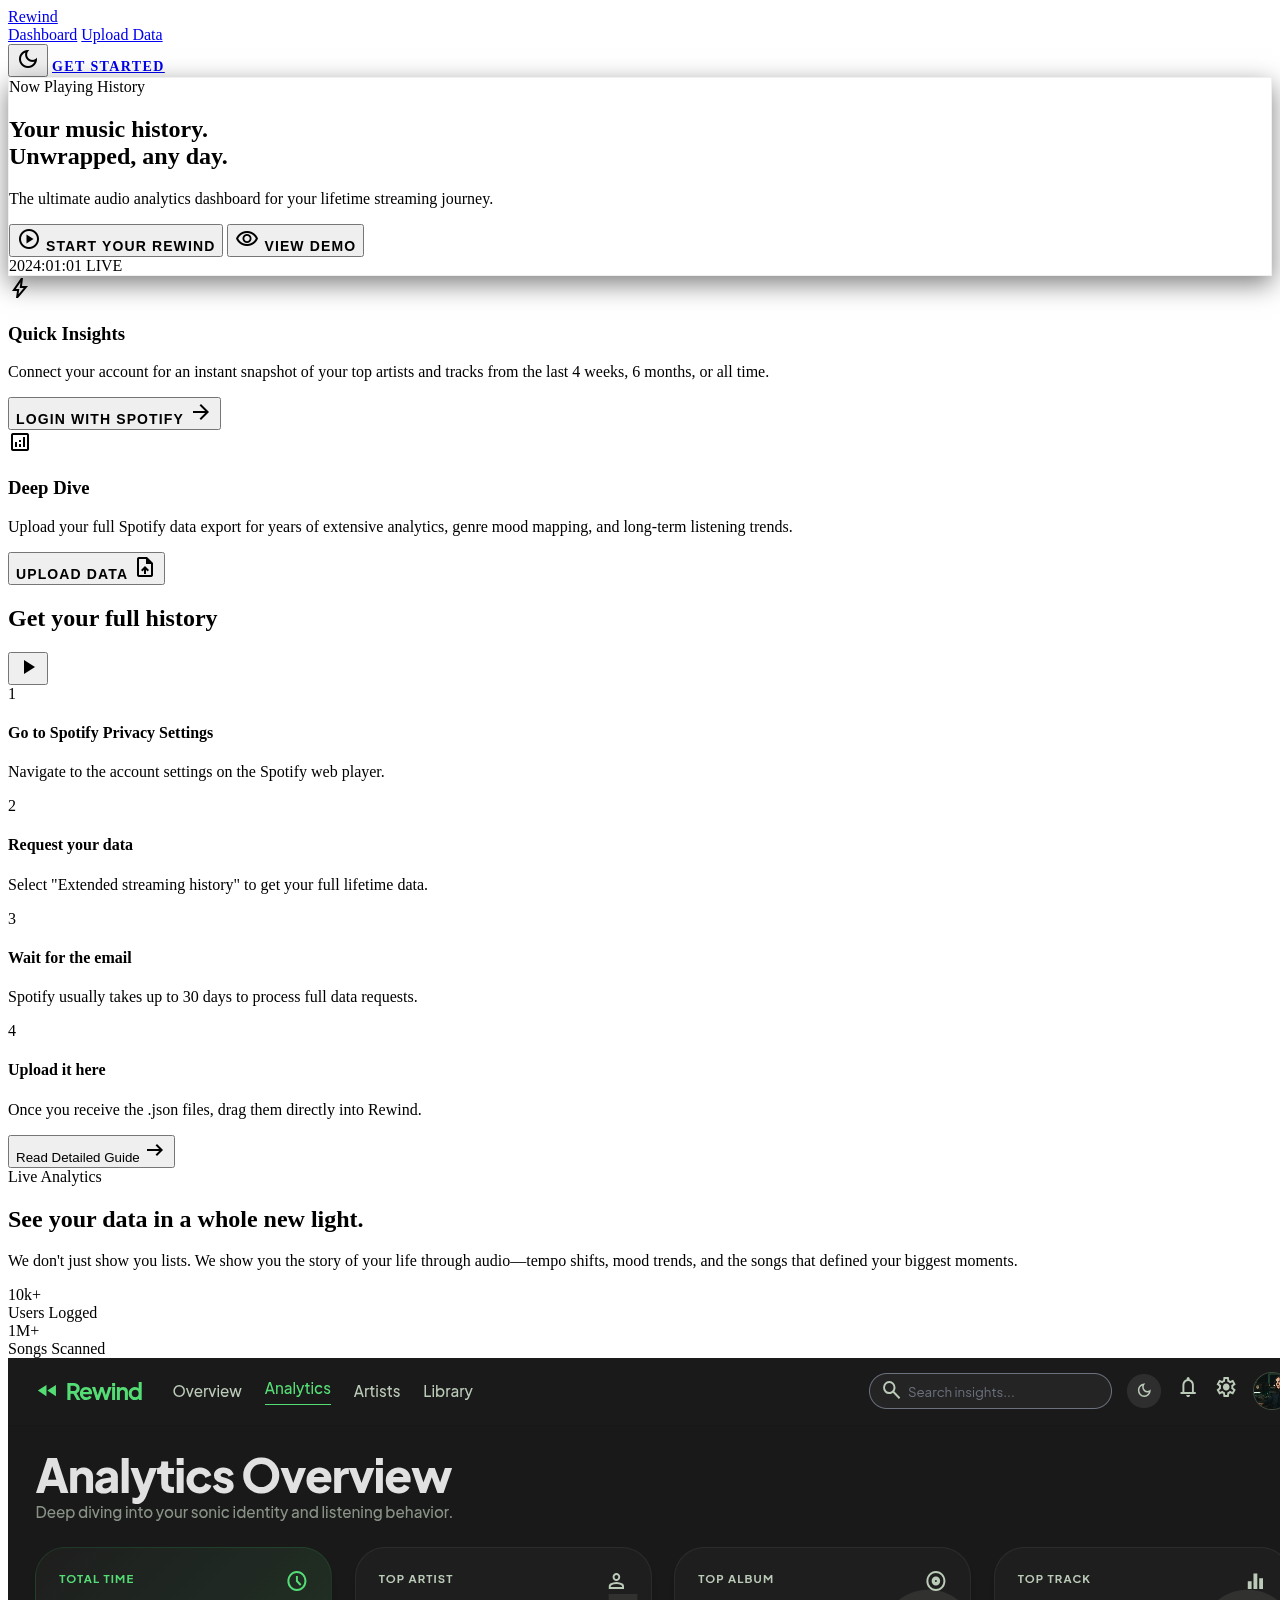
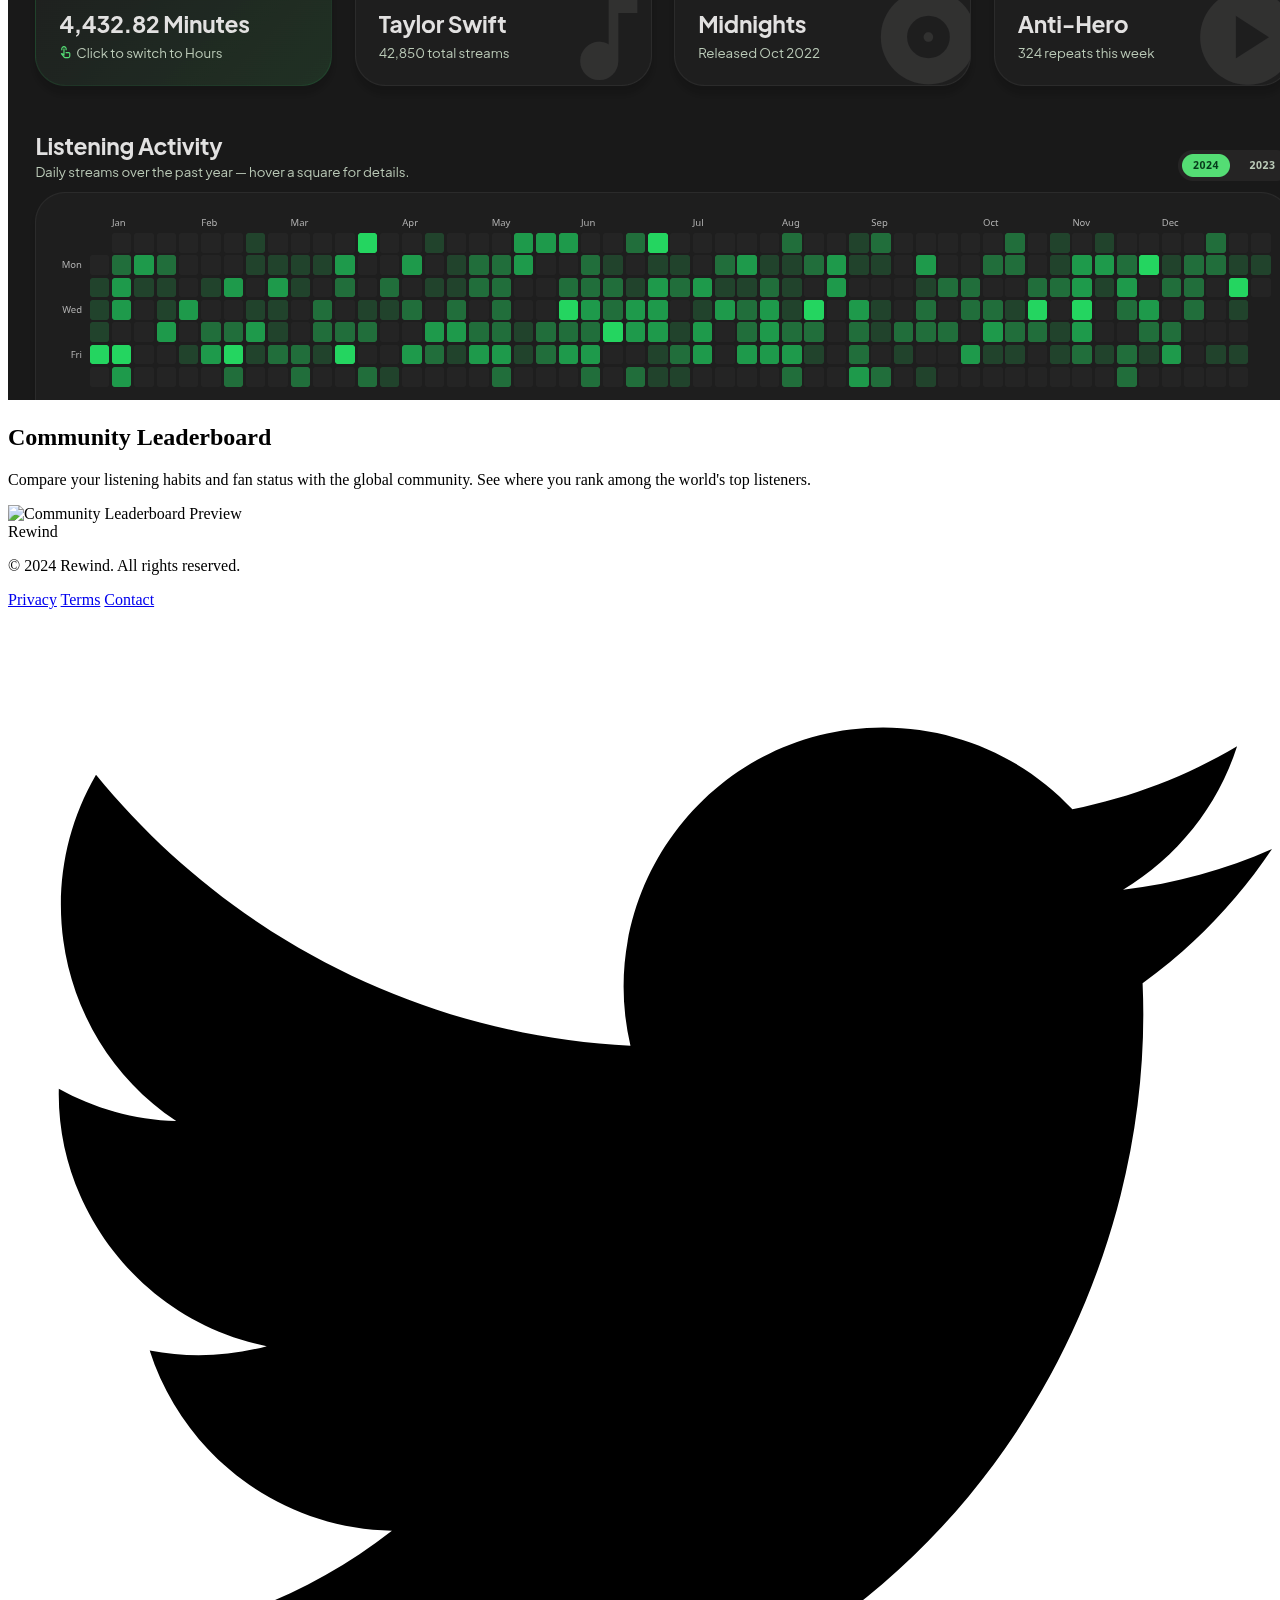
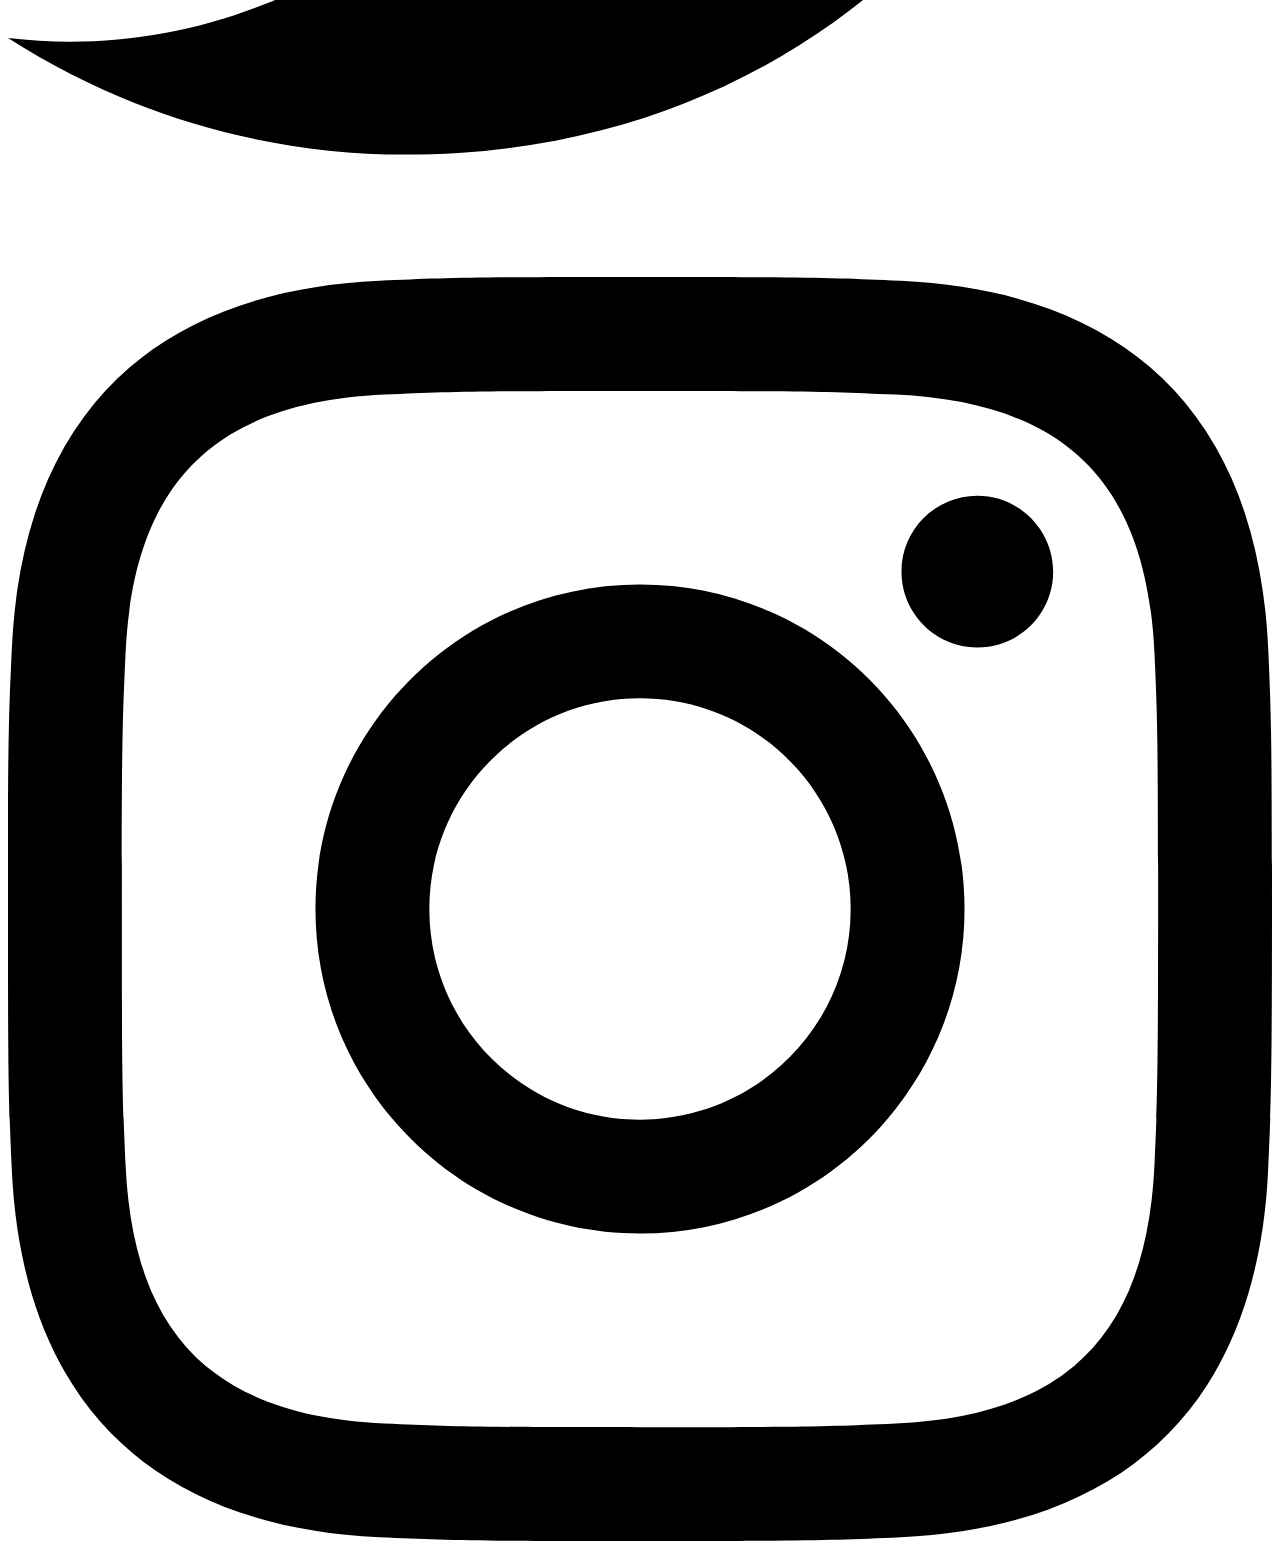
==== index.html @ df1fd110 "feat: implement data export upload page with file drag-and-drop and ingestion functionality" ====
<!DOCTYPE html>

<html class="light" lang="en"><head>
<meta charset="utf-8"/>
<meta content="width=device-width, initial-scale=1.0" name="viewport"/>
<link href="https://fonts.googleapis.com/css2?family=Material+Symbols+Outlined:wght,FILL@100..700,0..1&amp;display=block" rel="stylesheet"/>
<link href="https://fonts.googleapis.com/css2?family=Plus+Jakarta+Sans:ital,wght@0,200..800;1,200..800&amp;family=Inter:wght@400;500;600&amp;family=JetBrains+Mono:wght@500&amp;display=swap" rel="stylesheet"/>
<script src="https://cdn.tailwindcss.com?plugins=forms,container-queries"></script>
<script>
        try {
            const t = localStorage.getItem('rewind-theme') || (matchMedia('(prefers-color-scheme: dark)').matches ? 'dark' : 'light');
            document.documentElement.classList.toggle('dark', t === 'dark');
            document.documentElement.classList.toggle('light', t !== 'dark');
        } catch (_e) {}
    </script>
<script id="tailwind-config">
        try {
            tailwind.config = {
                darkMode: "class",
                theme: {
                    extend: {
                        "colors": {
                            "tertiary": "rgb(var(--color-tertiary) / <alpha-value>)",
                            "tertiary-fixed": "rgb(var(--color-tertiary-fixed) / <alpha-value>)",
                            "on-primary-fixed": "rgb(var(--color-on-primary-fixed) / <alpha-value>)",
                            "on-tertiary-container": "rgb(var(--color-on-tertiary-container) / <alpha-value>)",
                            "surface": "rgb(var(--color-surface) / <alpha-value>)",
                            "error-container": "rgb(var(--color-error-container) / <alpha-value>)",
                            "on-secondary-fixed-variant": "rgb(var(--color-on-secondary-fixed-variant) / <alpha-value>)",
                            "inverse-on-surface": "rgb(var(--color-inverse-on-surface) / <alpha-value>)",
                            "outline": "rgb(var(--color-outline) / <alpha-value>)",
                            "background": "rgb(var(--color-background) / <alpha-value>)",
                            "surface-container-low": "rgb(var(--color-surface-container-low) / <alpha-value>)",
                            "error": "rgb(var(--color-error) / <alpha-value>)",
                            "surface-dim": "rgb(var(--color-surface-dim) / <alpha-value>)",
                            "outline-variant": "rgb(var(--color-outline-variant) / <alpha-value>)",
                            "on-tertiary-fixed-variant": "rgb(var(--color-on-tertiary-fixed-variant) / <alpha-value>)",
                            "on-surface": "rgb(var(--color-on-surface) / <alpha-value>)",
                            "on-secondary-fixed": "rgb(var(--color-on-secondary-fixed) / <alpha-value>)",
                            "tertiary-fixed-dim": "rgb(var(--color-tertiary-fixed-dim) / <alpha-value>)",
                            "surface-bright": "rgb(var(--color-surface-bright) / <alpha-value>)",
                            "primary-container": "rgb(var(--color-primary-container) / <alpha-value>)",
                            "secondary-container": "rgb(var(--color-secondary-container) / <alpha-value>)",
                            "on-secondary-container": "rgb(var(--color-on-secondary-container) / <alpha-value>)",
                            "surface-container-lowest": "rgb(var(--color-surface-container-lowest) / <alpha-value>)",
                            "secondary-fixed": "rgb(var(--color-secondary-fixed) / <alpha-value>)",
                            "primary": "rgb(var(--color-primary) / <alpha-value>)",
                            "on-background": "rgb(var(--color-on-background) / <alpha-value>)",
                            "on-secondary": "rgb(var(--color-on-secondary) / <alpha-value>)",
                            "primary-fixed-dim": "rgb(var(--color-primary-fixed-dim) / <alpha-value>)",
                            "inverse-primary": "rgb(var(--color-inverse-primary) / <alpha-value>)",
                            "surface-tint": "rgb(var(--color-surface-tint) / <alpha-value>)",
                            "surface-variant": "rgb(var(--color-surface-variant) / <alpha-value>)",
                            "on-error-container": "rgb(var(--color-on-error-container) / <alpha-value>)",
                            "surface-container-high": "rgb(var(--color-surface-container-high) / <alpha-value>)",
                            "secondary-fixed-dim": "rgb(var(--color-secondary-fixed-dim) / <alpha-value>)",
                            "on-error": "rgb(var(--color-on-error) / <alpha-value>)",
                            "inverse-surface": "rgb(var(--color-inverse-surface) / <alpha-value>)",
                            "on-surface-variant": "rgb(var(--color-on-surface-variant) / <alpha-value>)",
                            "on-primary": "rgb(var(--color-on-primary) / <alpha-value>)",
                            "tertiary-container": "rgb(var(--color-tertiary-container) / <alpha-value>)",
                            "surface-container-highest": "rgb(var(--color-surface-container-highest) / <alpha-value>)",
                            "surface-container": "rgb(var(--color-surface-container) / <alpha-value>)",
                            "primary-fixed": "rgb(var(--color-primary-fixed) / <alpha-value>)",
                            "on-primary-fixed-variant": "rgb(var(--color-on-primary-fixed-variant) / <alpha-value>)",
                            "on-tertiary-fixed": "rgb(var(--color-on-tertiary-fixed) / <alpha-value>)",
                            "on-tertiary": "rgb(var(--color-on-tertiary) / <alpha-value>)",
                            "secondary": "rgb(var(--color-secondary) / <alpha-value>)",
                            "on-primary-container": "rgb(var(--color-on-primary-container) / <alpha-value>)"
                        },
                        "borderRadius": {
                            "DEFAULT": "0.25rem",
                            "lg": "0.5rem",
                            "xl": "0.75rem",
                            "full": "9999px"
                        },
                        "spacing": {
                            "section-gap": "48px",
                            "container-padding-desktop": "32px",
                            "gutter": "24px",
                            "base": "8px",
                            "container-padding-mobile": "16px"
                        },
                        "fontFamily": {
                            "headline-lg": ["Plus Jakarta Sans"],
                            "body-sm": ["Inter"],
                            "label-caps": ["JetBrains Mono"],
                            "body-lg": ["Inter"],
                            "title-md": ["Plus Jakarta Sans"],
                            "display-lg": ["Plus Jakarta Sans"]
                        },
                        "fontSize": {
                            "headline-lg": ["32px", {"lineHeight": "40px", "letterSpacing": "-0.01em", "fontWeight": "700"}],
                            "body-sm": ["14px", {"lineHeight": "20px", "fontWeight": "400"}],
                            "label-caps": ["12px", {"lineHeight": "16px", "letterSpacing": "0.05em", "fontWeight": "500"}],
                            "body-lg": ["16px", {"lineHeight": "24px", "fontWeight": "400"}],
                            "title-md": ["20px", {"lineHeight": "28px", "fontWeight": "600"}],
                            "display-lg": ["48px", {"lineHeight": "56px", "letterSpacing": "-0.02em", "fontWeight": "800"}],
                            "display-lg-mobile": ["36px", {"lineHeight": "44px", "letterSpacing": "-0.02em", "fontWeight": "800"}]
                        },
                        "boxShadow": {
                            "spotify-card": "rgba(0,0,0,0.3) 0px 8px 8px",
                            "spotify-dialog": "rgba(0,0,0,0.5) 0px 8px 24px",
                            "spotify-green": "0 8px 24px rgba(30, 215, 96, 0.25)"
                        }
                    }
                }
            }
        } catch (_e) {}
    </script>
    <!-- Custom Modular Stylesheet & Scripts -->
    <link href="src/styles/main.css" rel="stylesheet"/>
    <script src="src/js/theme.js"></script>
</head>
<body class="bg-background text-on-surface selection:bg-primary selection:text-on-primary antialiased">
<!-- TopNavBar -->
<header class="fixed top-0 w-full z-50 flex justify-between items-center px-container-padding-mobile md:px-container-padding-desktop h-16 md:h-20 bg-surface/90 backdrop-blur-md border-b border-outline-variant/20">
<div class="flex items-center gap-2">
<a href="index.html" class="font-display-lg text-title-md text-primary tracking-tight font-bold">Rewind</a>
</div>
<nav class="hidden md:flex gap-gutter items-center">
<a class="font-body-sm font-bold text-on-surface-variant hover:text-on-surface transition-colors" href="overview.html">Dashboard</a>
<a class="font-body-sm font-bold text-on-surface-variant hover:text-on-surface transition-colors" href="upload.html">Upload Data</a>
</nav>
<div class="flex items-center gap-3">
<button id="theme-toggle" type="button" aria-label="Switch to dark mode" class="w-10 h-10 rounded-full bg-surface-container-high flex items-center justify-center text-on-surface-variant hover:text-on-surface hover:bg-surface-container transition-all" title="Toggle theme">
<span id="theme-icon" class="theme-icon material-symbols-outlined text-xl">dark_mode</span>
</button>
<a href="upload.html" class="btn-pill bg-primary text-on-primary px-6 py-2.5 rounded-full hover:scale-105 active:scale-95 transition-all hover:shadow-spotify-green text-center inline-block font-bold">
        Get Started
</a>
</div>
</header>
<main>
<!-- Redesigned Hero Section: Music Player Aesthetic -->
<section class="relative min-h-screen flex items-center justify-center overflow-hidden bg-background pt-16">
<!-- Abstract Background Elements -->
<div class="absolute inset-0 z-0 flex items-center justify-center pointer-events-none" style="opacity: var(--vinyl-opacity);">
<div class="relative w-[800px] h-[800px] flex items-center justify-center">
<!-- Outer Vinyl Ring -->
<div class="absolute inset-0 border-[40px] border-surface-container-high rounded-full animate-vinyl"></div>
<!-- Middle Glow -->
<div class="absolute w-[600px] h-[600px] rounded-full blur-[100px]" style="background: var(--hero-glow);"></div>
<!-- Waveform Lines (Simulated) -->
<div class="flex items-end gap-1 h-32 opacity-30">
<div class="w-1 bg-primary h-[20%] rounded-full"></div>
<div class="w-1 bg-primary h-[40%] rounded-full"></div>
<div class="w-1 bg-primary h-[80%] rounded-full"></div>
<div class="w-1 bg-primary h-[60%] rounded-full"></div>
<div class="w-1 bg-primary h-[90%] rounded-full"></div>
<div class="w-1 bg-primary h-[45%] rounded-full"></div>
<div class="w-1 bg-primary h-[70%] rounded-full"></div>
</div>
</div>
</div>
<!-- Content Container (Glassmorphism Player) -->
<div class="relative z-10 max-w-3xl w-full mx-container-padding-mobile glass-player p-8 md:p-16 rounded-2xl flex flex-col items-center text-center">
<!-- Now Playing Label -->
<div class="flex items-center gap-2 mb-8 bg-primary/10 px-4 py-1.5 rounded-full text-primary font-label-caps text-[10px] tracking-[0.2em] uppercase">
<span class="flex h-2 w-2 relative">
<span class="animate-ping absolute inline-flex h-full w-full rounded-full bg-primary opacity-75"></span>
<span class="relative inline-flex rounded-full h-2 w-2 bg-primary"></span>
</span>
                Now Playing History
            </div>
<!-- Headline -->
<h1 class="font-display-lg text-display-lg-mobile md:text-display-lg mb-4 text-on-surface leading-[1.1] tracking-tight font-bold">
                Your music history.<br/>
<span class="text-primary not-italic">Unwrapped</span>, any day.
            </h1>
<!-- Subtitle Echoing Player Subtext -->
<p class="font-body-lg text-on-surface-variant mb-12 max-w-lg">
                The ultimate audio analytics dashboard for your lifetime streaming journey.
            </p>
<!-- Buttons: Prominent and Centered -->
<div class="flex flex-col sm:flex-row gap-4 w-full justify-center">
<button class="btn-pill-lg bg-primary text-on-primary px-10 py-4 rounded-full hover:scale-105 active:scale-95 transition-all shadow-spotify-green flex items-center justify-center gap-3">
<span class="material-symbols-outlined fill-1 text-xl">play_circle</span>
                    Start Your Rewind
                </button>
<button class="btn-pill-lg bg-surface-container-high text-on-surface px-10 py-4 rounded-full hover:bg-surface-container transition-all flex items-center justify-center gap-3 border border-outline-variant/30">
<span class="material-symbols-outlined text-xl">visibility</span>
                    View Demo
                </button>
</div>
<!-- Playback Bar Decoration -->
<div class="w-full mt-16 space-y-3">
<div class="w-full h-1.5 bg-surface-dim rounded-full overflow-hidden">
<div class="h-full bg-primary w-2/3 rounded-full relative">
<div class="absolute right-0 top-1/2 -translate-y-1/2 w-4 h-4 bg-primary border-4 border-[rgb(var(--scrubber-knob))] rounded-full shadow-lg"></div>
</div>
</div>
<div class="flex justify-between font-label-caps text-[10px] text-on-surface-variant">
<span>2024:01:01</span>
<span>LIVE</span>
</div>
</div>
</div>
</section>
<!-- Two Paths Section -->
<section class="py-section-gap px-container-padding-mobile md:px-container-padding-desktop max-w-7xl mx-auto">
<div class="grid grid-cols-1 md:grid-cols-2 gap-gutter">
<!-- Card 1: Quick Insights -->
<div class="spotify-card bg-surface-container-low p-8 md:p-12 rounded-lg group">
<div class="w-14 h-14 rounded-full bg-primary/10 flex items-center justify-center mb-8 group-hover:scale-110 transition-transform">
<span class="material-symbols-outlined text-primary text-3xl">bolt</span>
</div>
<h3 class="font-headline-lg mb-4 text-on-surface font-bold">Quick Insights</h3>
<p class="font-body-lg text-on-surface-variant mb-8 leading-relaxed">
                    Connect your account for an instant snapshot of your top artists and tracks from the last 4 weeks, 6 months, or all time.
                </p>
<button class="btn-pill-lg w-full bg-primary text-on-primary py-4 rounded-full flex items-center justify-center gap-2 hover:scale-[1.02] active:scale-[0.98] hover:shadow-spotify-green transition-all">
                    Login with Spotify
                    <span class="material-symbols-outlined text-xl">arrow_forward</span>
</button>
</div>
<!-- Card 2: Deep Dive -->
<div class="spotify-card bg-surface-container-low p-8 md:p-12 rounded-lg group">
<div class="w-14 h-14 rounded-full bg-surface-container-high flex items-center justify-center mb-8 group-hover:scale-110 transition-transform">
<span class="material-symbols-outlined text-on-surface text-3xl">analytics</span>
</div>
<h3 class="font-headline-lg mb-4 text-on-surface font-bold">Deep Dive</h3>
<p class="font-body-lg text-on-surface-variant mb-8 leading-relaxed">
                    Upload your full Spotify data export for years of extensive analytics, genre mood mapping, and long-term listening trends.
                </p>
<button class="btn-pill-lg w-full border border-outline text-on-surface py-4 rounded-full flex items-center justify-center gap-2 hover:border-on-surface hover:scale-[1.02] active:scale-[0.98] transition-all">
                    Upload Data
                    <span class="material-symbols-outlined text-xl">upload_file</span>
</button>
</div>
</div>
</section>
<!-- How to request your data Section -->
<section class="py-section-gap px-container-padding-mobile md:px-container-padding-desktop bg-surface-container-low relative overflow-hidden">
<div class="max-w-7xl mx-auto grid grid-cols-1 lg:grid-cols-12 gap-12 items-center">
<div class="lg:col-span-7">
<h2 class="font-display-lg text-display-lg-mobile md:text-headline-lg mb-8 text-on-surface font-bold">Get your full history</h2>
<div class="relative group aspect-video rounded-lg overflow-hidden shadow-spotify-dialog bg-surface-container-highest transition-all duration-700">
<div class="w-full h-full bg-cover bg-center transition-transform duration-700 group-hover:scale-105" data-alt="A high-tech dashboard preview" style="background-image: url('https://lh3.googleusercontent.com/aida-public/[base64]');"></div>
<div class="absolute inset-0 bg-black/40 flex items-center justify-center">
<button class="w-16 h-16 md:w-20 md:h-20 bg-primary rounded-full flex items-center justify-center text-on-primary scale-100 group-hover:scale-110 transition-transform shadow-spotify-green">
<span class="material-symbols-outlined text-3xl md:text-4xl" style="font-variation-settings: 'FILL' 1;">play_arrow</span>
</button>
</div>
</div>
</div>
<div class="lg:col-span-5">
<div class="space-y-2">
<div class="flex items-start gap-4 p-4 rounded-lg hover:bg-surface-container transition-colors">
<div class="flex-shrink-0 w-8 h-8 rounded-full bg-primary/10 text-primary flex items-center justify-center font-bold text-sm">1</div>
<div>
<h4 class="font-title-md text-on-surface font-bold">Go to Spotify Privacy Settings</h4>
<p class="font-body-sm text-on-surface-variant">Navigate to the account settings on the Spotify web player.</p>
</div>
</div>
<div class="flex items-start gap-4 p-4 rounded-lg hover:bg-surface-container transition-colors">
<div class="flex-shrink-0 w-8 h-8 rounded-full bg-primary/10 text-primary flex items-center justify-center font-bold text-sm">2</div>
<div>
<h4 class="font-title-md text-on-surface font-bold">Request your data</h4>
<p class="font-body-sm text-on-surface-variant">Select "Extended streaming history" to get your full lifetime data.</p>
</div>
</div>
<div class="flex items-start gap-4 p-4 rounded-lg hover:bg-surface-container transition-colors">
<div class="flex-shrink-0 w-8 h-8 rounded-full bg-primary/10 text-primary flex items-center justify-center font-bold text-sm">3</div>
<div>
<h4 class="font-title-md text-on-surface font-bold">Wait for the email</h4>
<p class="font-body-sm text-on-surface-variant">Spotify usually takes up to 30 days to process full data requests.</p>
</div>
</div>
<div class="flex items-start gap-4 p-4 rounded-lg hover:bg-surface-container transition-colors">
<div class="flex-shrink-0 w-8 h-8 rounded-full bg-primary/10 text-primary flex items-center justify-center font-bold text-sm">4</div>
<div>
<h4 class="font-title-md text-on-surface font-bold">Upload it here</h4>
<p class="font-body-sm text-on-surface-variant">Once you receive the .json files, drag them directly into Rewind.</p>
</div>
</div>
</div>
<button class="mt-8 text-primary font-bold text-sm uppercase tracking-wider flex items-center gap-2 hover:gap-4 transition-all group">
                    Read Detailed Guide
                    <span class="material-symbols-outlined transition-transform group-hover:translate-x-1">arrow_right_alt</span>
</button>
</div>
</div>
</section>
<!-- Dynamic Visual Section -->
<section class="py-section-gap px-container-padding-mobile md:px-container-padding-desktop">
<div class="max-w-7xl mx-auto bg-surface-container-low rounded-lg overflow-hidden p-8 md:p-16 flex flex-col md:flex-row items-center gap-12 shadow-spotify-card">
<div class="flex flex-col lg:flex-row items-center gap-12 w-full">
<div class="lg:w-[40%] space-y-6">
<div class="inline-block px-4 py-1 rounded-full bg-primary/10 text-primary font-label-caps text-[10px] uppercase tracking-[0.2em]">Live Analytics</div>
<h2 class="font-display-lg text-display-lg-mobile md:text-headline-lg text-on-surface leading-tight font-bold">See your data in a whole new light.</h2>
<p class="font-body-lg text-on-surface-variant">We don't just show you lists. We show you the story of your life through audio—tempo shifts, mood trends, and the songs that defined your biggest moments.</p>
<div class="flex gap-8 py-4">
<div class="text-center">
<div class="font-display-lg text-primary font-bold text-2xl">10k+</div>
<div class="font-label-caps text-on-surface-variant text-[10px] uppercase tracking-wider">Users Logged</div>
</div>
<div class="text-center">
<div class="font-display-lg text-primary font-bold text-2xl">1M+</div>
<div class="font-label-caps text-on-surface-variant text-[10px] uppercase tracking-wider">Songs Scanned</div>
</div>
</div>
</div>
<div class="lg:w-[60%] w-full">
<div class="relative group">
<div class="absolute -inset-1 bg-primary/10 rounded-2xl blur-xl opacity-25 group-hover:opacity-40 transition duration-1000"></div>
<img alt="Rewind Dashboard Preview" class="relative rounded-lg shadow-spotify-dialog w-full h-auto transform transition-transform duration-500 group-hover:scale-[1.01]" src="src/styles/static/image.png"/>
</div>
</div>
</div>
</div>
</section>
</main>
<!-- Community Leaderboard Section -->
<section class="py-section-gap px-container-padding-mobile md:px-container-padding-desktop bg-background">
<div class="max-w-7xl mx-auto text-center mb-12">
<h2 class="font-display-lg text-display-lg-mobile md:text-headline-lg mb-4 text-on-surface font-bold">Community Leaderboard</h2>
<p class="font-body-lg text-on-surface-variant max-w-2xl mx-auto">Compare your listening habits and fan status with the global community. See where you rank among the world's top listeners.</p>
</div>
<div class="max-w-5xl mx-auto relative group">
<div class="absolute -inset-4 bg-primary/5 rounded-3xl blur-3xl opacity-50"></div>
<div class="relative bg-surface-container-low rounded-lg overflow-hidden shadow-spotify-dialog transition-all duration-700">
<img alt="Community Leaderboard Preview" class="w-full h-auto transform transition-transform duration-700 group-hover:scale-[1.01]" src="https://lh3.googleusercontent.com/aida-public/[base64]"/>
</div>
</div>
</section>
<!-- Footer -->
<footer class="w-full py-16 px-container-padding-mobile md:px-container-padding-desktop bg-surface-container-low border-t border-outline-variant/20">
<div class="max-w-7xl mx-auto flex flex-col md:flex-row justify-between items-center gap-8">
<div class="flex flex-col items-center md:items-start gap-2">
<span class="font-display-lg text-title-md text-primary font-bold">Rewind</span>
<p class="font-body-sm text-on-surface-variant">© 2024 Rewind. All rights reserved.</p>
</div>
<div class="flex gap-gutter">
<a class="font-body-sm font-bold text-on-surface-variant hover:text-on-surface transition-colors" href="#">Privacy</a>
<a class="font-body-sm font-bold text-on-surface-variant hover:text-on-surface transition-colors" href="#">Terms</a>
<a class="font-body-sm font-bold text-on-surface-variant hover:text-on-surface transition-colors" href="#">Contact</a>
</div>
<div class="flex gap-4">
<a class="w-10 h-10 rounded-full bg-surface-container-high flex items-center justify-center text-on-surface-variant hover:bg-primary hover:text-on-primary transition-all" href="#">
<svg class="w-5 h-5 fill-current" viewbox="0 0 24 24"><path d="M24 4.557c-.883.392-1.832.656-2.828.775 1.017-.609 1.798-1.574 2.165-2.724-.951.564-2.005.974-3.127 1.195-.897-.957-2.178-1.555-3.594-1.555-3.179 0-5.515 2.966-4.797 6.045-4.091-.205-7.719-2.165-10.148-5.144-1.29 2.213-.669 5.108 1.523 6.574-.806-.026-1.566-.247-2.229-.616-.054 2.281 1.581 4.415 3.949 4.89-.693.188-1.452.232-2.224.084.626 1.956 2.444 3.379 4.6 3.419-2.07 1.623-4.678 2.348-7.29 2.04 2.179 1.397 4.768 2.212 7.548 2.212 9.142 0 14.307-7.721 13.995-14.646.962-.695 1.797-1.562 2.457-2.549z"></path></svg>
</a>
<a class="w-10 h-10 rounded-full bg-surface-container-high flex items-center justify-center text-on-surface-variant hover:bg-primary hover:text-on-primary transition-all" href="#">
<svg class="w-5 h-5 fill-current" viewbox="0 0 24 24"><path d="M12 2.163c3.204 0 3.584.012 4.85.07 3.252.148 4.771 1.691 4.919 4.919.058 1.265.069 1.645.069 4.849 0 3.205-.012 3.584-.069 4.849-.149 3.225-1.664 4.771-4.919 4.919-1.266.058-1.644.07-4.85.07-3.204 0-3.584-.012-4.849-.07-3.26-.149-4.771-1.699-4.919-4.92-.058-1.265-.07-1.644-.07-4.849 0-3.204.013-3.583.07-4.849.149-3.227 1.664-4.771 4.919-4.919 1.266-.057 1.645-.069 4.849-.069zm0-2.163c-3.259 0-3.667.014-4.947.072-4.358.2-6.78 2.618-6.98 6.98-.059 1.281-.073 1.689-.073 4.948 0 3.259.014 3.668.072 4.948.2 4.358 2.618 6.78 6.98 6.98 1.281.058 1.689.072 4.948.072 3.259 0 3.668-.014 4.948-.072 4.354-.2 6.782-2.618 6.979-6.98.058-1.28.073-1.689.073-4.948 0-3.259-.014-3.667-.072-4.947-.196-4.354-2.617-6.78-6.979-6.98-1.281-.059-1.69-.073-4.949-.073zm0 5.838c-3.403 0-6.162 2.759-6.162 6.162s2.759 6.163 6.162 6.163 6.162-2.759 6.162-6.163-2.759-6.162-6.162-6.162zm0 10.162c-2.209 0-4-1.79-4-4 0-2.209 1.791-4 4-4s4 1.791 4 4c0 2.21-1.791 4-4 4zm6.406-11.845c-.796 0-1.441.645-1.441 1.44s.645 1.44 1.441 1.44c.795 0 1.439-.645 1.439-1.44s-.644-1.44-1.439-1.44z"></path></svg>
</a>
</div>
</div>
</footer>
</body></html>
---- src/styles/main.css ----
/* Spotify-Inspired Visual Design System Tokens & Base Styles */
:root {
    --color-background: 255 255 255;
    --color-surface: 250 250 250;
    --color-surface-dim: 238 238 238;
    --color-surface-bright: 255 255 255;
    --color-surface-container-lowest: 255 255 255;
    --color-surface-container-low: 245 245 245;
    --color-surface-container: 238 238 238;
    --color-surface-container-high: 229 229 229;
    --color-surface-container-highest: 221 221 221;
    --color-surface-variant: 238 238 238;
    --color-on-background: 18 18 18;
    --color-on-surface: 18 18 18;
    --color-on-surface-variant: 106 106 106;
    --color-outline: 124 124 124;
    --color-outline-variant: 221 221 221;
    --color-primary: 29 185 84;
    --color-on-primary: 255 255 255;
    --color-primary-container: 30 215 96;
    --color-on-primary-container: 18 18 18;
    --color-secondary: 106 106 106;
    --color-on-secondary: 255 255 255;
    --color-secondary-container: 238 238 238;
    --color-on-secondary-container: 18 18 18;
    --color-tertiary: 106 106 106;
    --color-on-tertiary: 255 255 255;
    --color-tertiary-container: 221 221 221;
    --color-on-tertiary-container: 18 18 18;
    --color-error: 243 114 127;
    --color-on-error: 255 255 255;
    --color-error-container: 255 218 220;
    --color-on-error-container: 120 20 30;
    --color-inverse-surface: 18 18 18;
    --color-inverse-on-surface: 255 255 255;
    --color-inverse-primary: 30 215 96;
    --color-surface-tint: 29 185 84;
    --color-primary-fixed: 30 215 96;
    --color-on-primary-fixed: 18 18 18;
    --color-primary-fixed-dim: 29 185 84;
    --color-on-primary-fixed-variant: 18 18 18;
    --color-secondary-fixed: 238 238 238;
    --color-on-secondary-fixed: 18 18 18;
    --color-secondary-fixed-dim: 221 221 221;
    --color-on-secondary-fixed-variant: 106 106 106;
    --color-tertiary-fixed: 238 238 238;
    --color-on-tertiary-fixed: 18 18 18;
    --color-tertiary-fixed-dim: 221 221 221;
    --color-on-tertiary-fixed-variant: 106 106 106;
    --glass-bg: rgba(255, 255, 255, 0.72);
    --glass-border: rgba(0, 0, 0, 0.06);
    --scrubber-knob: 255 255 255;
    --hero-glow: rgba(29, 185, 84, 0.12);
    --vinyl-opacity: 0.15;
    --heatmap-empty: #e5e5e5;
}

.dark {
    --color-background: 18 18 18;
    --color-surface: 18 18 18;
    --color-surface-dim: 18 18 18;
    --color-surface-bright: 31 31 31;
    --color-surface-container-lowest: 18 18 18;
    --color-surface-container-low: 24 24 24;
    --color-surface-container: 31 31 31;
    --color-surface-container-high: 37 37 37;
    --color-surface-container-highest: 39 39 39;
    --color-surface-variant: 37 37 37;
    --color-on-background: 255 255 255;
    --color-on-surface: 255 255 255;
    --color-on-surface-variant: 179 179 179;
    --color-outline: 77 77 77;
    --color-outline-variant: 37 37 37;
    --color-primary: 30 215 96;
    --color-on-primary: 0 0 0;
    --color-primary-container: 29 185 84;
    --color-on-primary-container: 255 255 255;
    --color-secondary: 179 179 179;
    --color-on-secondary: 18 18 18;
    --color-secondary-container: 31 31 31;
    --color-on-secondary-container: 255 255 255;
    --color-tertiary: 179 179 179;
    --color-on-tertiary: 18 18 18;
    --color-tertiary-container: 37 37 37;
    --color-on-tertiary-container: 255 255 255;
    --color-error: 243 114 127;
    --color-on-error: 18 18 18;
    --color-error-container: 80 20 30;
    --color-on-error-container: 255 218 220;
    --color-inverse-surface: 255 255 255;
    --color-inverse-on-surface: 18 18 18;
    --color-inverse-primary: 29 185 84;
    --color-surface-tint: 30 215 96;
    --color-primary-fixed: 30 215 96;
    --color-on-primary-fixed: 0 0 0;
    --color-primary-fixed-dim: 29 185 84;
    --color-on-primary-fixed-variant: 255 255 255;
    --color-secondary-fixed: 31 31 31;
    --color-on-secondary-fixed: 255 255 255;
    --color-secondary-fixed-dim: 37 37 37;
    --color-on-secondary-fixed-variant: 179 179 179;
    --color-tertiary-fixed: 31 31 31;
    --color-on-tertiary-fixed: 255 255 255;
    --color-tertiary-fixed-dim: 37 37 37;
    --color-on-tertiary-fixed-variant: 179 179 179;
    --glass-bg: rgba(24, 24, 24, 0.85);
    --glass-border: rgba(255, 255, 255, 0.08);
    --scrubber-knob: 18 18 18;
    --hero-glow: rgba(30, 215, 96, 0.08);
    --vinyl-opacity: 0.25;
    --heatmap-empty: #1f1f1f;
}

html {
    color-scheme: light;
}
html.dark {
    color-scheme: dark;
}
body, header, section, footer, .glass-player, .spotify-card {
    transition: background-color 0.25s ease, border-color 0.25s ease, color 0.25s ease;
}

@keyframes rotate-slow {
    from { transform: rotate(0deg); }
    to { transform: rotate(360deg); }
}
.animate-vinyl {
    animation: rotate-slow 20s linear infinite;
}
.glass-player {
    background: var(--glass-bg);
    backdrop-filter: blur(24px);
    -webkit-backdrop-filter: blur(24px);
    border: 1px solid var(--glass-border);
    box-shadow: rgba(0, 0, 0, 0.5) 0px 8px 24px;
}
.btn-pill {
    letter-spacing: 0.1em;
    text-transform: uppercase;
    font-size: 0.875rem;
    font-weight: 700;
}
.btn-pill-lg {
    letter-spacing: 0.08em;
    text-transform: uppercase;
    font-size: 0.875rem;
    font-weight: 700;
}
.spotify-card {
    transition: background-color 0.2s ease, transform 0.2s ease, box-shadow 0.2s ease;
}
.spotify-card:hover {
    box-shadow: rgba(0, 0, 0, 0.3) 0px 8px 8px;
}
.dark .spotify-card:hover {
    background-color: rgb(var(--color-surface-container-high));
}
.theme-icon {
    transition: transform 0.35s ease, opacity 0.2s ease;
}
#theme-toggle:active .theme-icon {
    transform: rotate(30deg) scale(0.9);
}

.glass-card {
    background: #181818;
    border: 1px solid rgba(255, 255, 255, 0.06);
    box-shadow: rgba(0, 0, 0, 0.3) 0px 8px 8px;
    transition: background-color 0.2s ease, box-shadow 0.2s ease;
}
.glass-card:hover {
    background: #1f1f1f;
}
.metric-gradient {
    background: linear-gradient(135deg, #181818 0%, #1a2e1f 100%);
    border-color: rgba(30, 215, 96, 0.12);
}

/* GitHub-Style Listening Activity Heatmap */
.heatmap-wrap {
    font-size: 11px;
    line-height: 1;
    width: 100%;
}
.heatmap-grid {
    display: grid;
    grid-template-rows: repeat(7, minmax(0, 1fr));
    grid-template-columns: repeat(var(--weeks-count, 53), minmax(0, 1fr));
    grid-auto-flow: column;
    gap: var(--cell-gap, 3px);
    width: 100%;
    flex: 1;
}
.heatmap-cell {
    width: 100%;
    aspect-ratio: 1;
    border-radius: 3px;
    background: var(--heatmap-empty);
    cursor: pointer;
    outline: none;
    transition: outline 0.1s ease, transform 0.1s ease;
}
.heatmap-cell:hover,
.heatmap-cell:focus-visible {
    outline: 1px solid rgba(255, 255, 255, 0.55);
    outline-offset: 1px;
    transform: scale(1.2);
    z-index: 10;
    position: relative;
}
.heatmap-cell[data-level="1"] { background: rgba(30, 215, 96, 0.22); }
.heatmap-cell[data-level="2"] { background: rgba(30, 215, 96, 0.45); }
.heatmap-cell[data-level="3"] { background: rgba(30, 215, 96, 0.68); }
.heatmap-cell[data-level="4"] { background: #1ed760; }
.heatmap-cell[data-future="true"],
.heatmap-cell[data-padding="true"] {
    visibility: hidden;
    pointer-events: none;
}
.heatmap-months {
    display: grid;
    grid-template-columns: repeat(var(--weeks-count, 53), minmax(0, 1fr));
    gap: var(--cell-gap, 3px);
    height: 16px;
    margin-left: calc(28px + 8px);
    margin-bottom: 6px;
    position: relative;
    width: calc(100% - 36px);
}
.heatmap-month {
    grid-row: 1;
    color: #b3b3b3;
    font-size: 10px;
    white-space: nowrap;
    align-self: end;
}
.heatmap-body {
    display: flex;
    gap: 8px;
    width: 100%;
    align-items: stretch;
}
.heatmap-days {
    display: grid;
    grid-template-rows: repeat(7, minmax(0, 1fr));
    gap: var(--cell-gap, 3px);
    width: 28px;
    flex-shrink: 0;
}
.heatmap-day {
    color: #b3b3b3;
    font-size: 10px;
    display: flex;
    align-items: center;
    justify-content: flex-end;
}
.heatmap-scroll {
    width: 100%;
    overflow-x: auto;
    overflow-y: hidden;
    padding-bottom: 4px;
    scrollbar-width: thin;
    scrollbar-color: #353535 transparent;
}
.heatmap-scroll::-webkit-scrollbar {
    height: 6px;
}
.heatmap-scroll::-webkit-scrollbar-thumb {
    background: #353535;
    border-radius: 9999px;
}
#heatmap-tooltip {
    position: fixed;
    z-index: 100;
    pointer-events: none;
    opacity: 0;
    transform: translate(-50%, calc(-100% - 8px));
    transition: opacity 0.12s ease;
    background: #252525;
    color: #fff;
    border: 1px solid rgba(255, 255, 255, 0.08);
    box-shadow: rgba(0, 0, 0, 0.5) 0px 8px 24px;
    border-radius: 6px;
    padding: 6px 10px;
    font-size: 11px;
    white-space: nowrap;
}
#heatmap-tooltip.visible {
    opacity: 1;
}
#heatmap-tooltip .count {
    color: #1ed760;
    font-weight: 700;
}
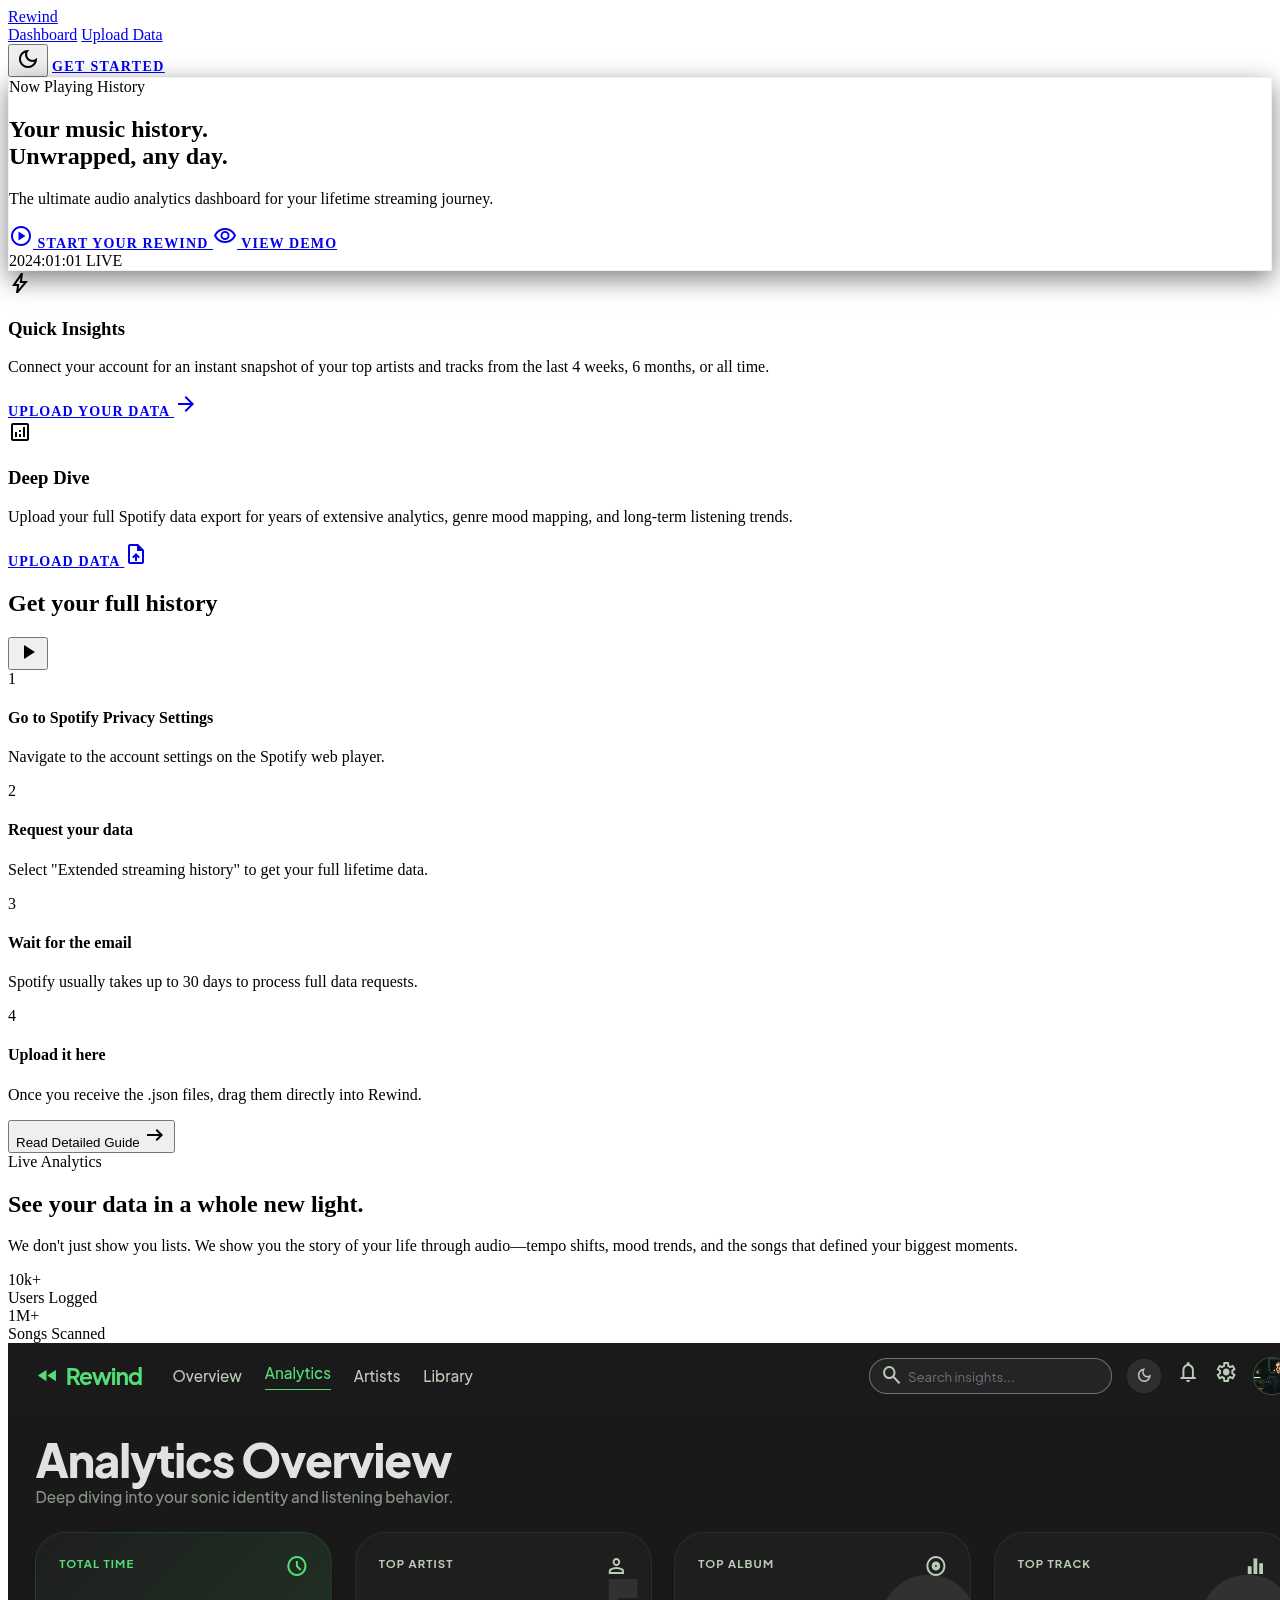
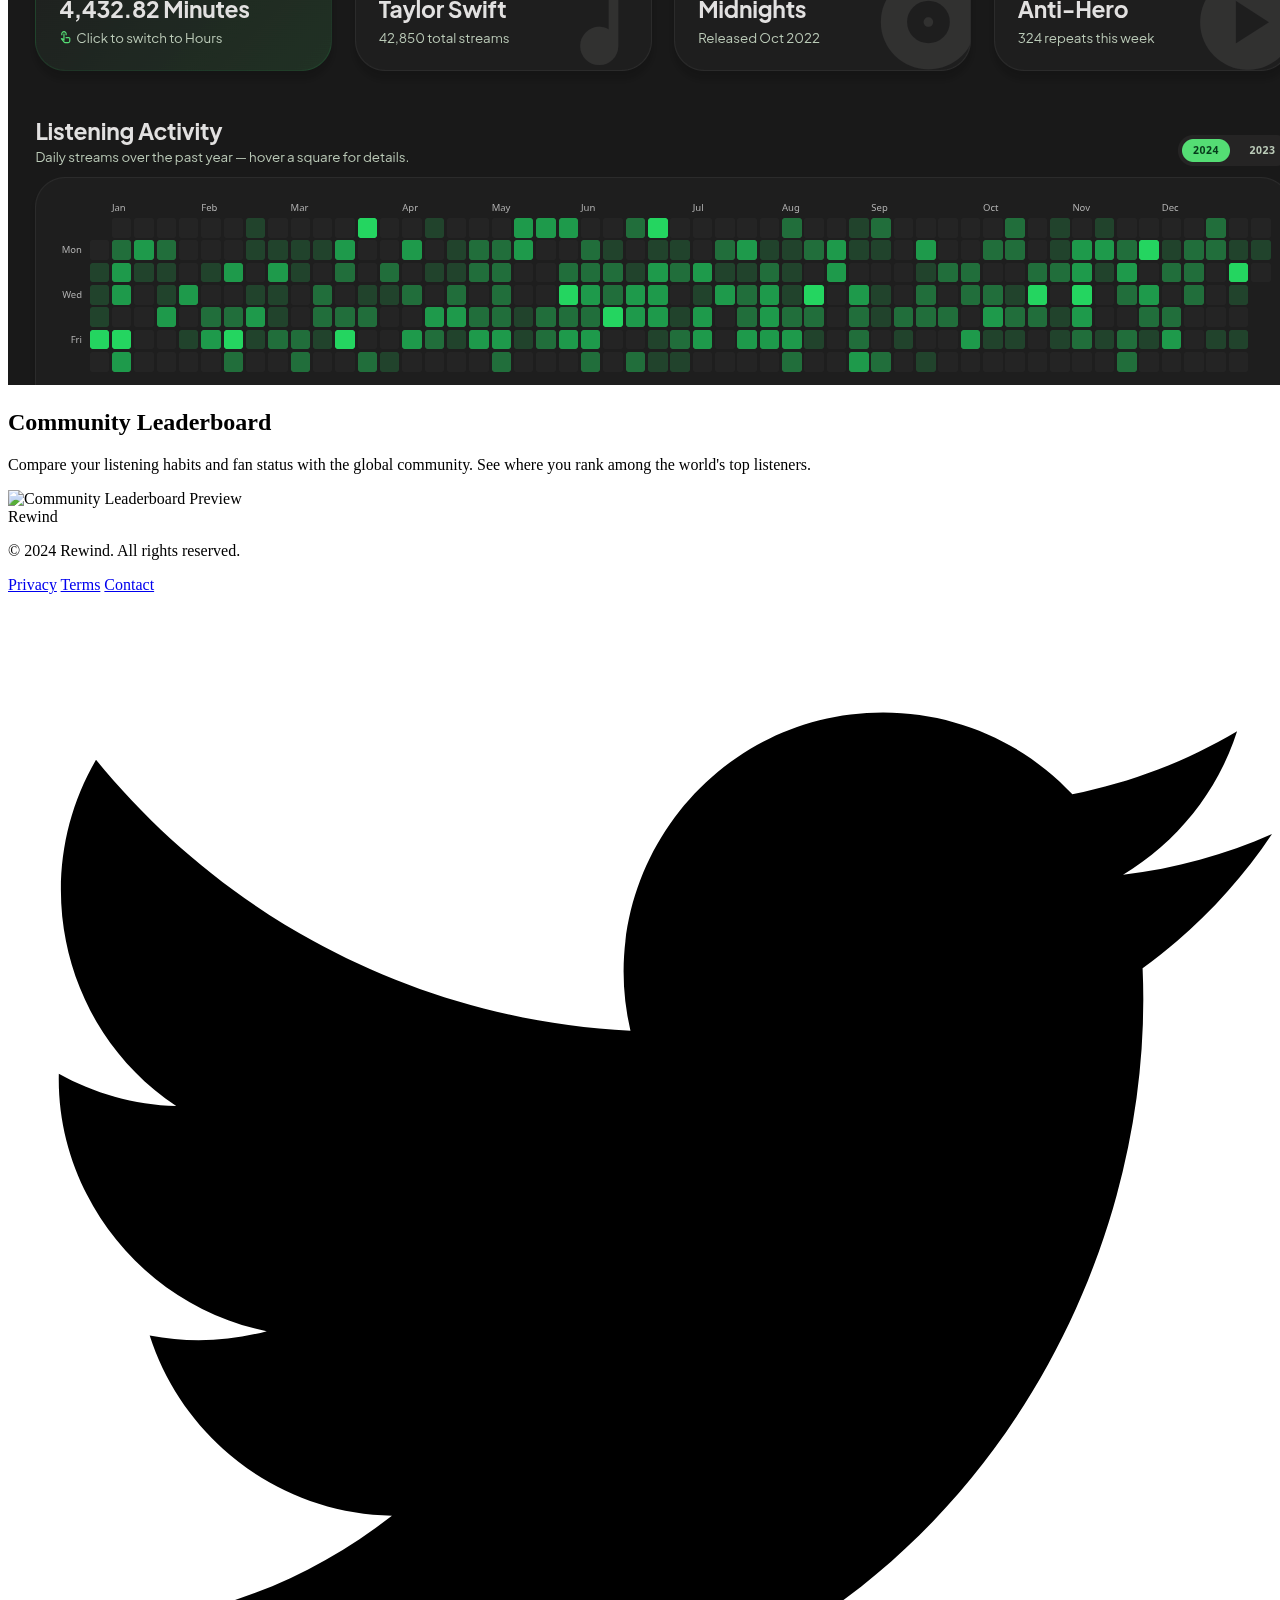
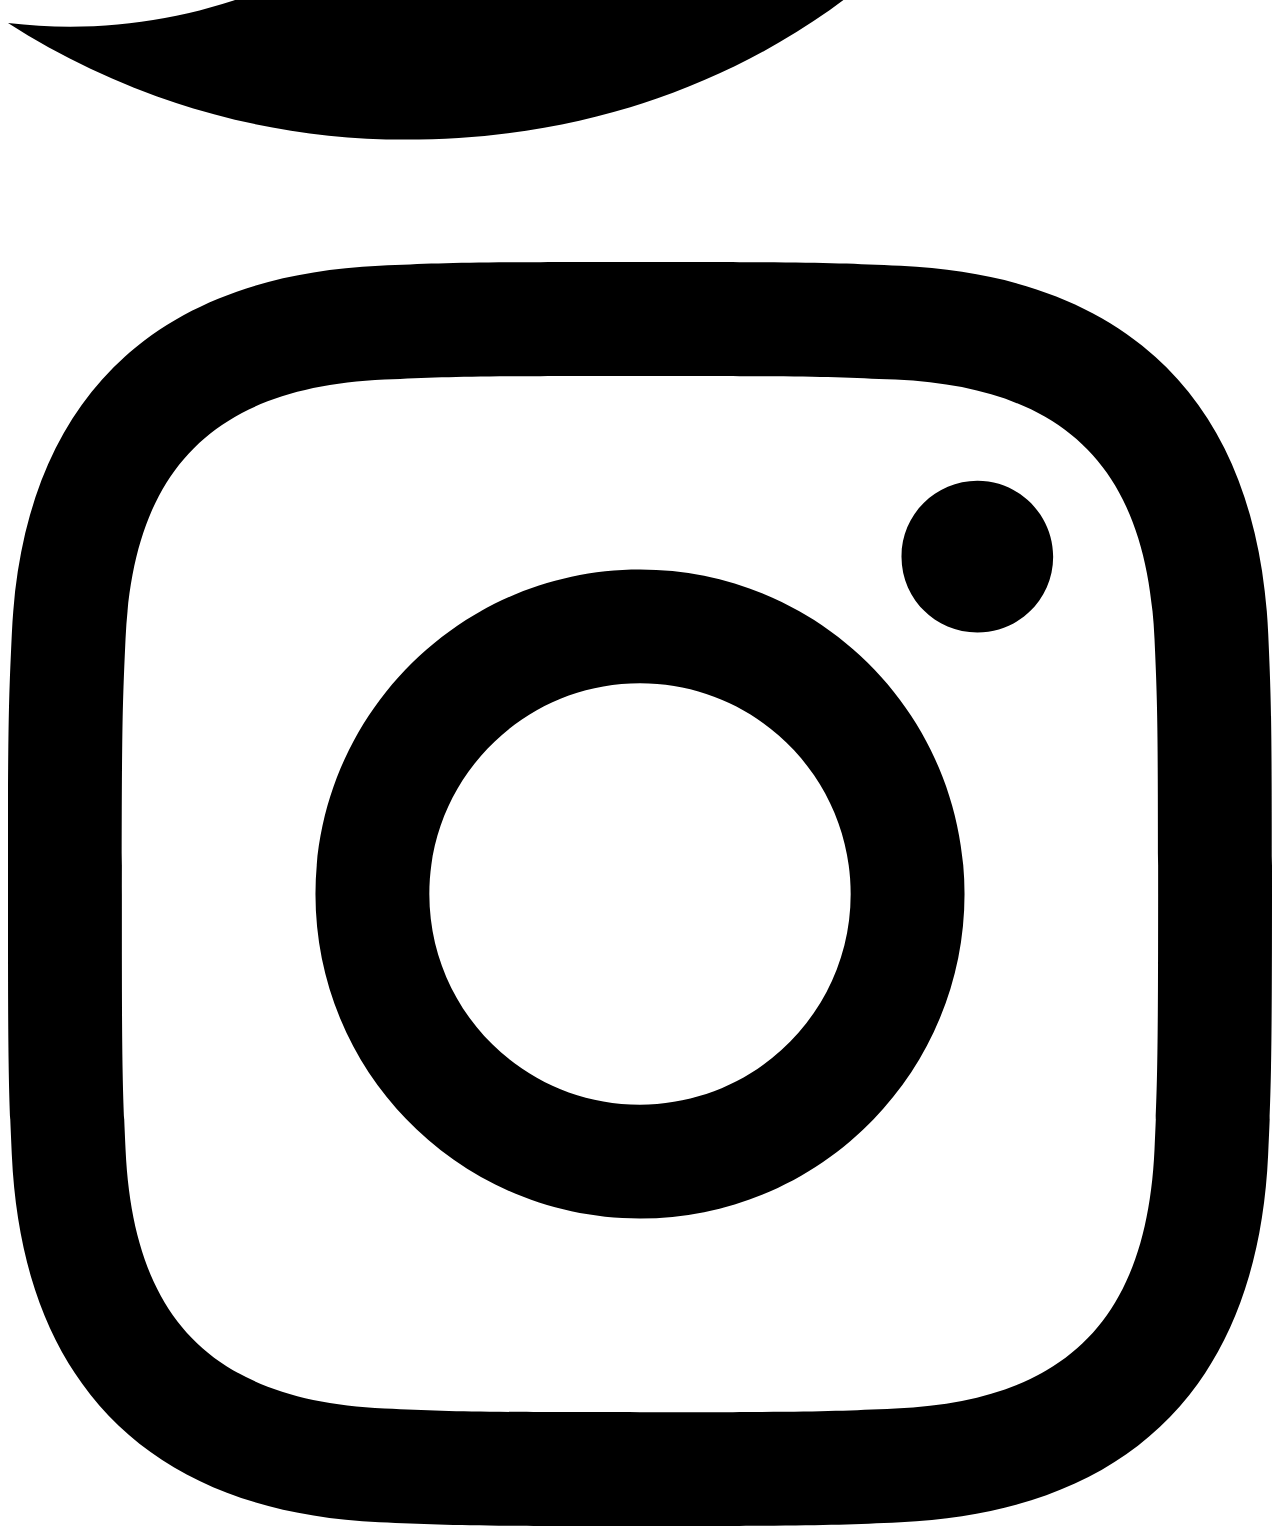
==== commit f23ecba0: "feat: replace landing page buttons with anchor tags and update text labels" ====
--- a/index.html
+++ b/index.html
@@ -174,14 +174,14 @@
             </p>
 <!-- Buttons: Prominent and Centered -->
 <div class="flex flex-col sm:flex-row gap-4 w-full justify-center">
-<button class="btn-pill-lg bg-primary text-on-primary px-10 py-4 rounded-full hover:scale-105 active:scale-95 transition-all shadow-spotify-green flex items-center justify-center gap-3">
+<a href="upload.html" class="btn-pill-lg bg-primary text-on-primary px-10 py-4 rounded-full hover:scale-105 active:scale-95 transition-all shadow-spotify-green flex items-center justify-center gap-3 font-bold">
 <span class="material-symbols-outlined fill-1 text-xl">play_circle</span>
                     Start Your Rewind
-                </button>
-<button class="btn-pill-lg bg-surface-container-high text-on-surface px-10 py-4 rounded-full hover:bg-surface-container transition-all flex items-center justify-center gap-3 border border-outline-variant/30">
+</a>
+<a href="overview.html" class="btn-pill-lg bg-surface-container-high text-on-surface px-10 py-4 rounded-full hover:bg-surface-container transition-all flex items-center justify-center gap-3 border border-outline-variant/30 font-bold">
 <span class="material-symbols-outlined text-xl">visibility</span>
                     View Demo
-                </button>
+</a>
 </div>
 <!-- Playback Bar Decoration -->
 <div class="w-full mt-16 space-y-3">
@@ -209,10 +209,10 @@
 <p class="font-body-lg text-on-surface-variant mb-8 leading-relaxed">
                     Connect your account for an instant snapshot of your top artists and tracks from the last 4 weeks, 6 months, or all time.
                 </p>
-<button class="btn-pill-lg w-full bg-primary text-on-primary py-4 rounded-full flex items-center justify-center gap-2 hover:scale-[1.02] active:scale-[0.98] hover:shadow-spotify-green transition-all">
-                    Login with Spotify
+<a href="upload.html" class="btn-pill-lg w-full bg-primary text-on-primary py-4 rounded-full flex items-center justify-center gap-2 hover:scale-[1.02] active:scale-[0.98] hover:shadow-spotify-green transition-all font-bold">
+                    Upload Your Data
                     <span class="material-symbols-outlined text-xl">arrow_forward</span>
-</button>
+</a>
 </div>
 <!-- Card 2: Deep Dive -->
 <div class="spotify-card bg-surface-container-low p-8 md:p-12 rounded-lg group">
@@ -223,10 +223,11 @@
 <p class="font-body-lg text-on-surface-variant mb-8 leading-relaxed">
                     Upload your full Spotify data export for years of extensive analytics, genre mood mapping, and long-term listening trends.
                 </p>
-<button class="btn-pill-lg w-full border border-outline text-on-surface py-4 rounded-full flex items-center justify-center gap-2 hover:border-on-surface hover:scale-[1.02] active:scale-[0.98] transition-all">
+<a href="upload.html" class="btn-pill-lg w-full border border-outline text-on-surface py-4 rounded-full flex items-center justify-center gap-2 hover:border-on-surface hover:scale-[1.02] active:scale-[0.98] transition-all font-bold">
                     Upload Data
                     <span class="material-symbols-outlined text-xl">upload_file</span>
-</button>
+</a>
+</div>
 </div>
 </div>
 </section>
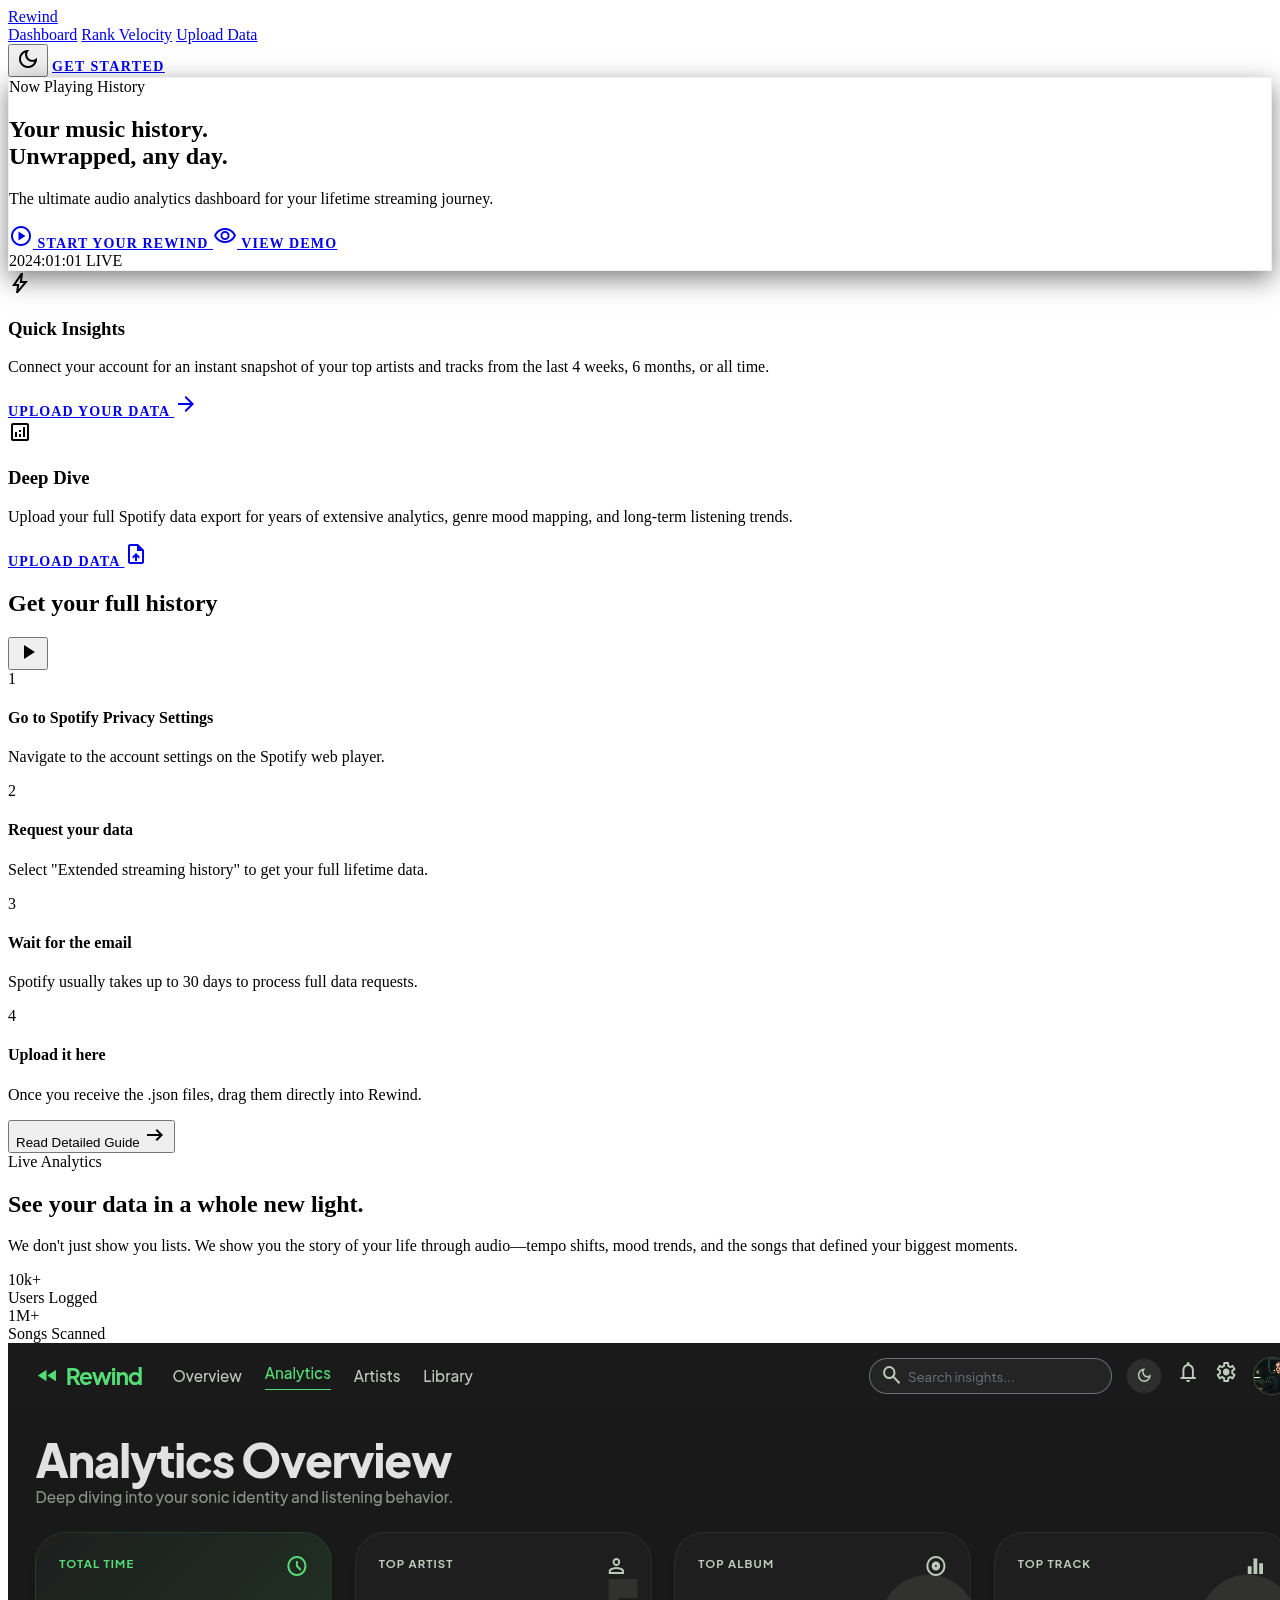
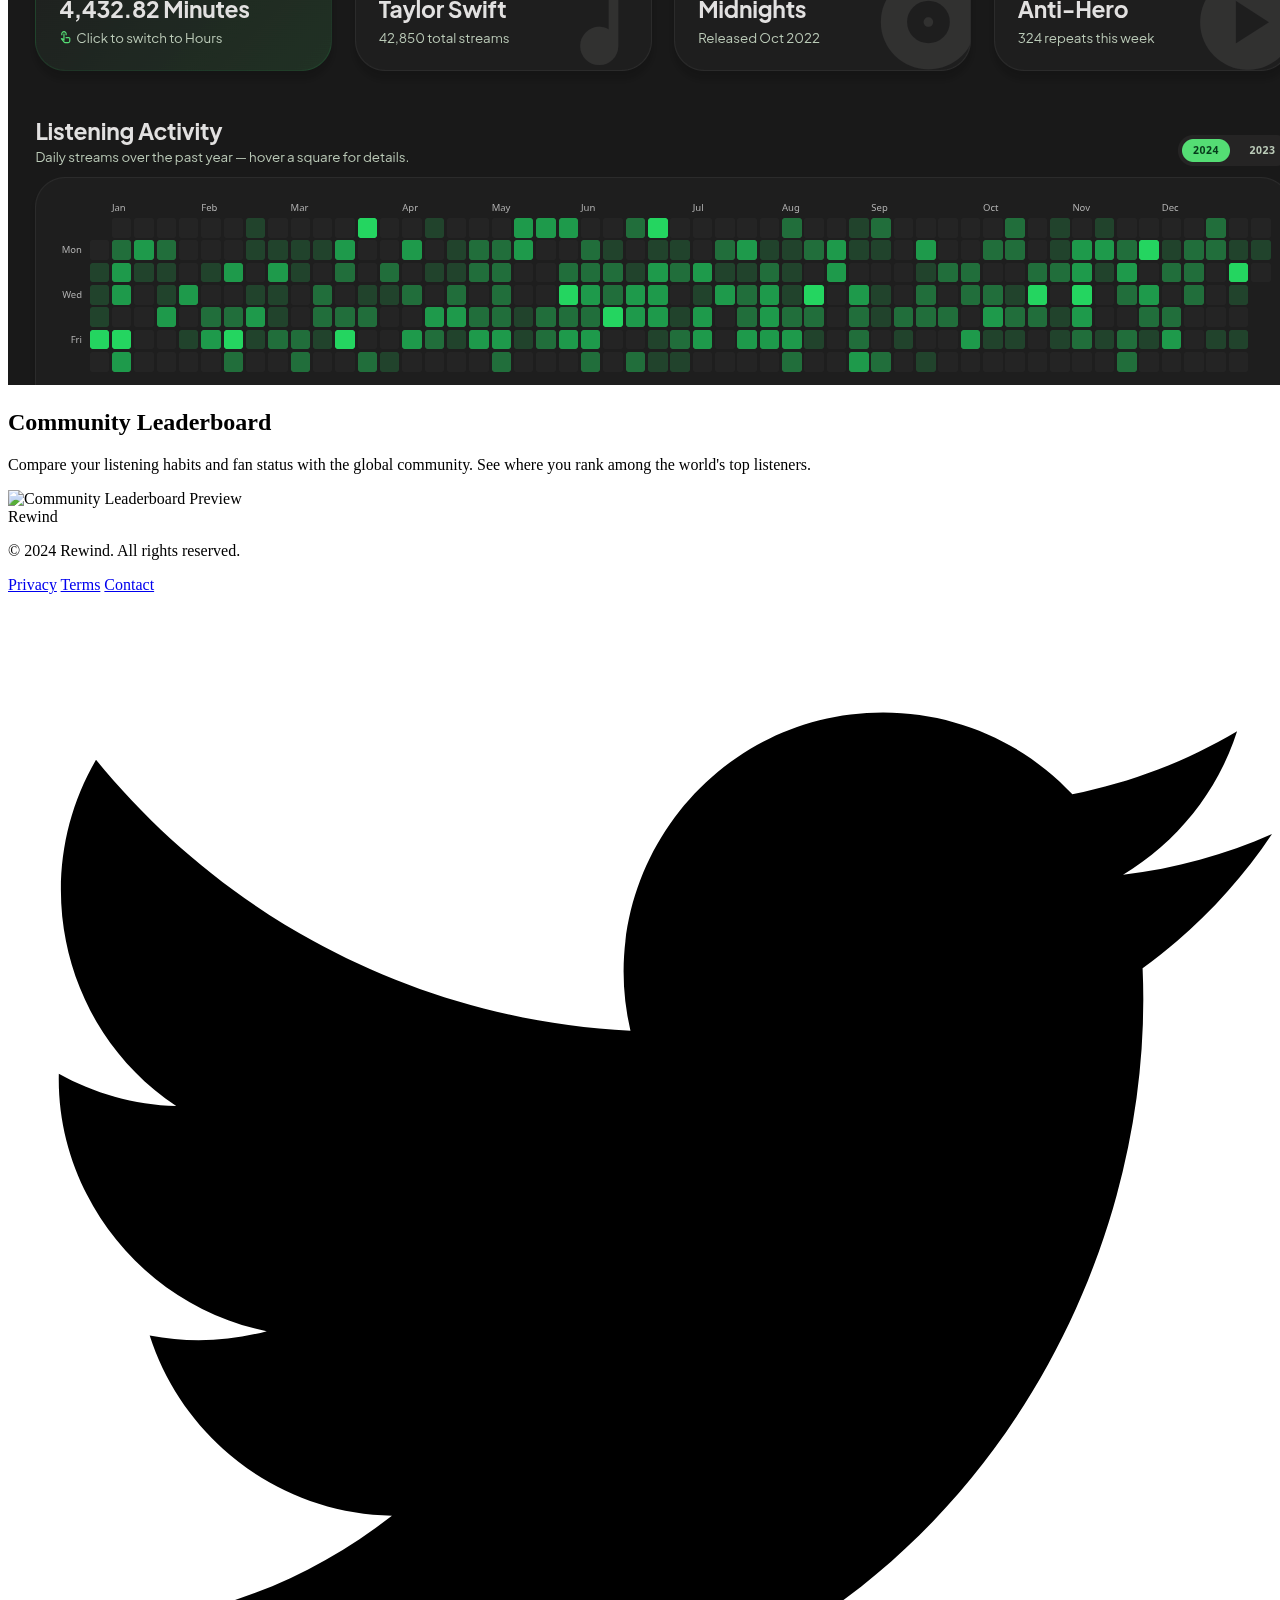
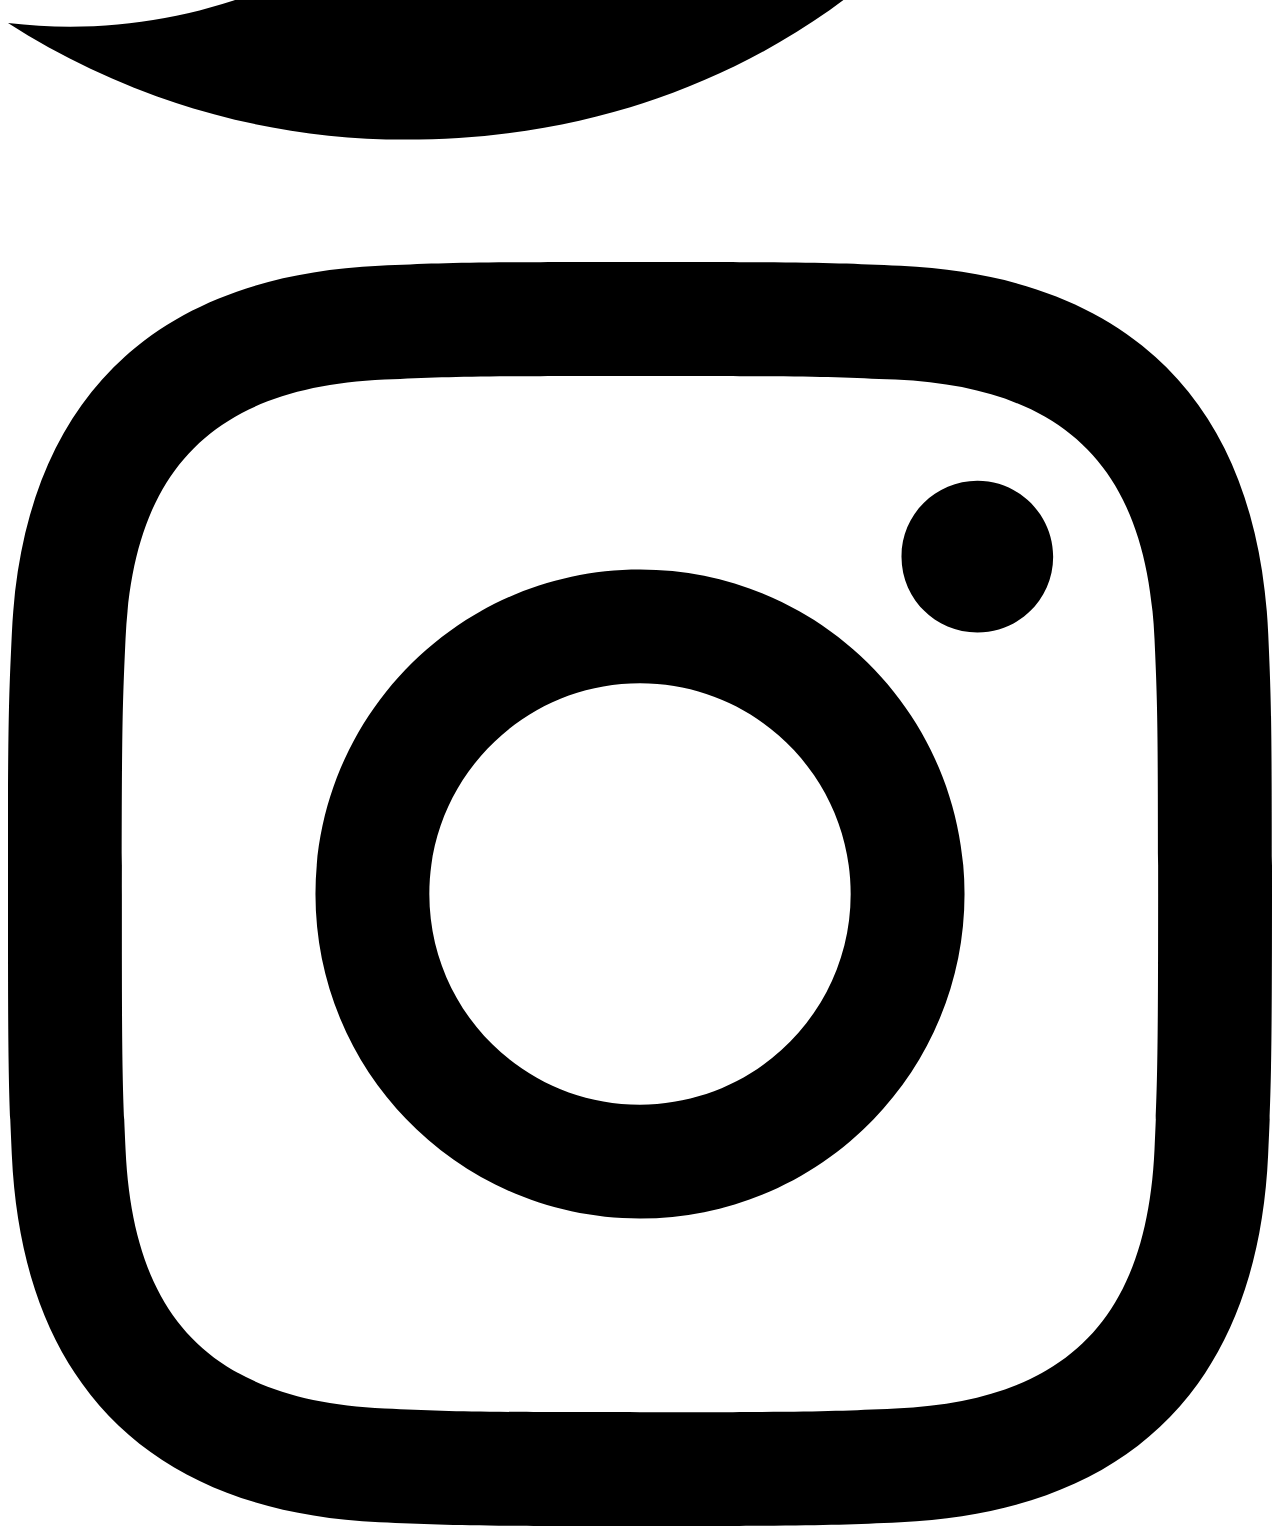
==== commit 6b257f80: "feat: add Rank Velocity navigation and implement interactive SVG-based velocity visualization in tim" ====
--- a/index.html
+++ b/index.html
@@ -120,6 +120,7 @@
 </div>
 <nav class="hidden md:flex gap-gutter items-center">
 <a class="font-body-sm font-bold text-on-surface-variant hover:text-on-surface transition-colors" href="overview.html">Dashboard</a>
+<a class="font-body-sm font-bold text-on-surface-variant hover:text-on-surface transition-colors" href="time.html">Rank Velocity</a>
 <a class="font-body-sm font-bold text-on-surface-variant hover:text-on-surface transition-colors" href="upload.html">Upload Data</a>
 </nav>
 <div class="flex items-center gap-3">
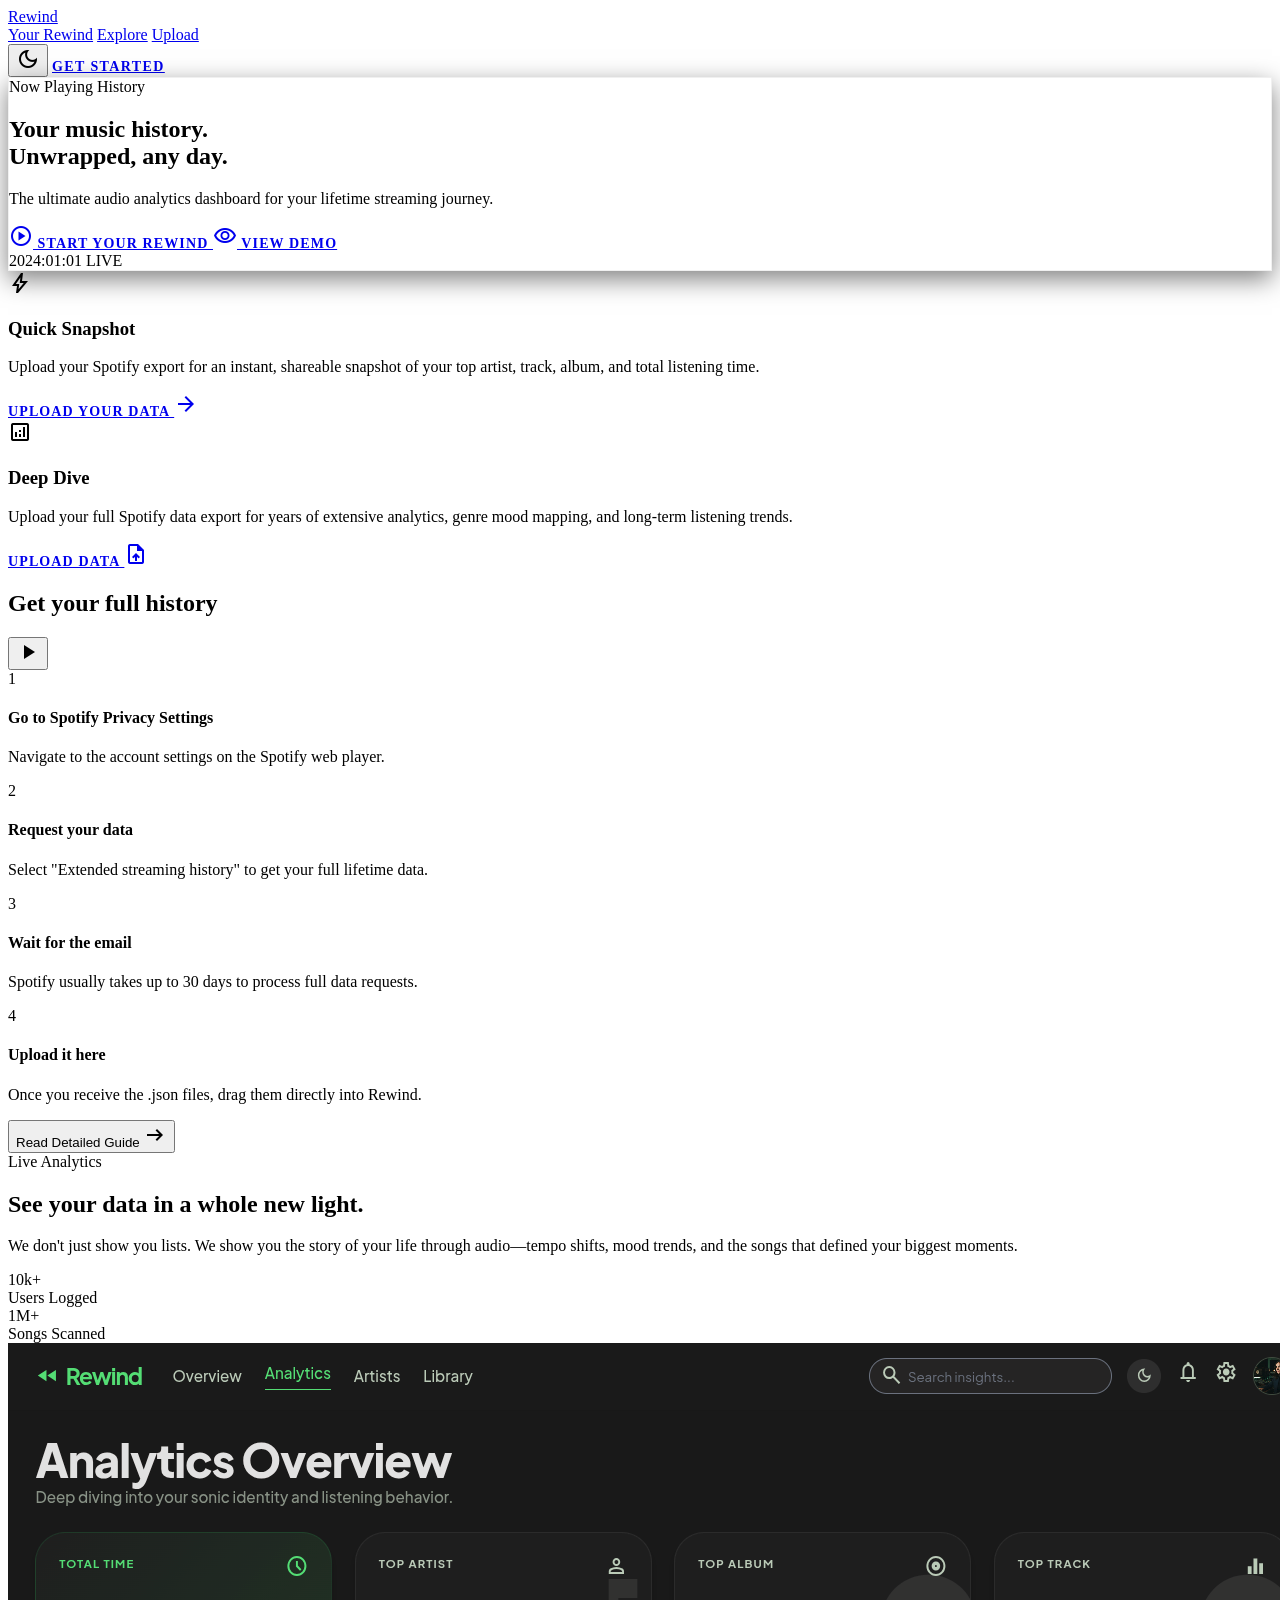
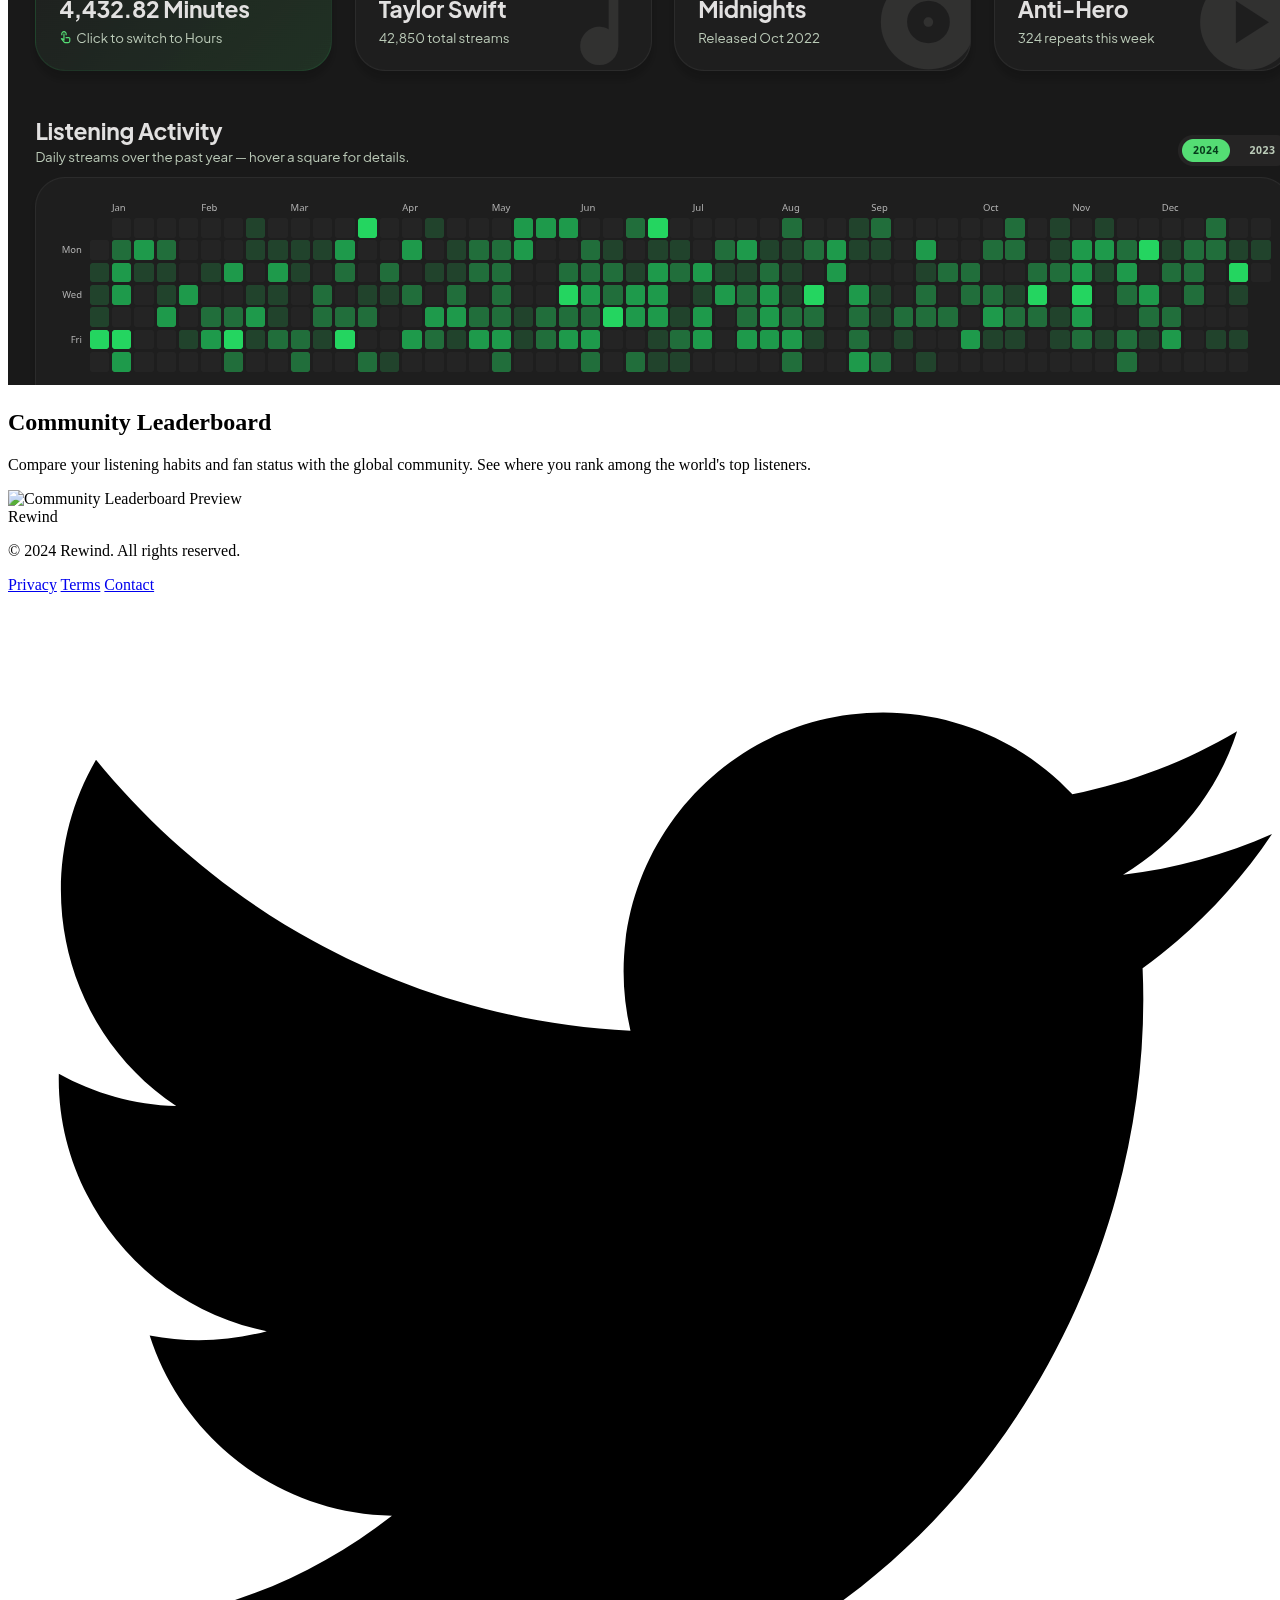
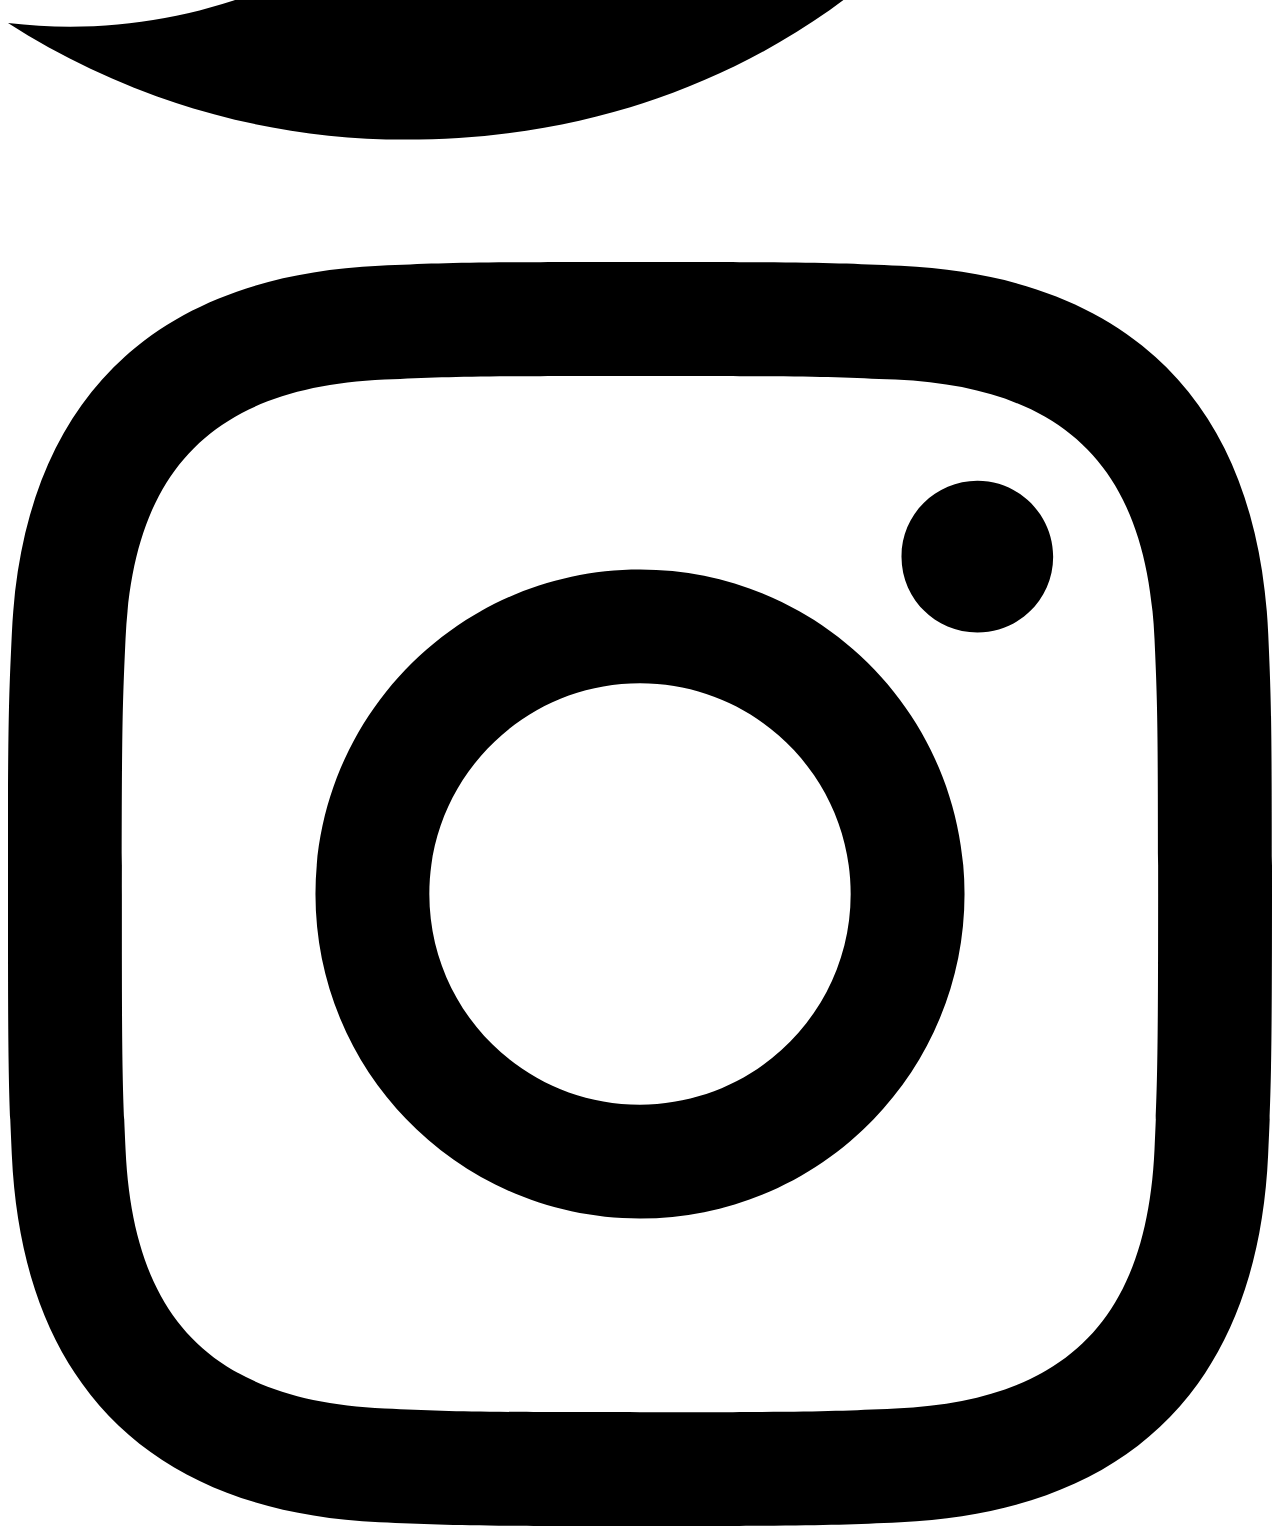
==== commit 51c1048f: "Refactor navigation and update page titles; implement share functionality - Updated navigation links" ====
--- a/index.html
+++ b/index.html
@@ -1,351 +1,684 @@
-<!DOCTYPE html>
+<!doctype html>
 
-<html class="light" lang="en"><head>
-<meta charset="utf-8"/>
-<meta content="width=device-width, initial-scale=1.0" name="viewport"/>
-<link href="https://fonts.googleapis.com/css2?family=Material+Symbols+Outlined:wght,FILL@100..700,0..1&amp;display=block" rel="stylesheet"/>
-<link href="https://fonts.googleapis.com/css2?family=Plus+Jakarta+Sans:ital,wght@0,200..800;1,200..800&amp;family=Inter:wght@400;500;600&amp;family=JetBrains+Mono:wght@500&amp;display=swap" rel="stylesheet"/>
-<script src="https://cdn.tailwindcss.com?plugins=forms,container-queries"></script>
-<script>
-        try {
-            const t = localStorage.getItem('rewind-theme') || (matchMedia('(prefers-color-scheme: dark)').matches ? 'dark' : 'light');
-            document.documentElement.classList.toggle('dark', t === 'dark');
-            document.documentElement.classList.toggle('light', t !== 'dark');
-        } catch (_e) {}
+<html class="light" lang="en">
+  <head>
+    <meta charset="utf-8" />
+    <meta content="width=device-width, initial-scale=1.0" name="viewport" />
+    <link
+      href="https://fonts.googleapis.com/css2?family=Material+Symbols+Outlined:wght,FILL@100..700,0..1&amp;display=block"
+      rel="stylesheet"
+    />
+    <link
+      href="https://fonts.googleapis.com/css2?family=Plus+Jakarta+Sans:ital,wght@0,200..800;1,200..800&amp;family=Inter:wght@400;500;600&amp;family=JetBrains+Mono:wght@500&amp;display=swap"
+      rel="stylesheet"
+    />
+    <script src="https://cdn.tailwindcss.com?plugins=forms,container-queries"></script>
+    <script>
+      try {
+        const t =
+          localStorage.getItem("rewind-theme") ||
+          (matchMedia("(prefers-color-scheme: dark)").matches
+            ? "dark"
+            : "light");
+        document.documentElement.classList.toggle("dark", t === "dark");
+        document.documentElement.classList.toggle("light", t !== "dark");
+      } catch (_e) {}
     </script>
-<script id="tailwind-config">
-        try {
-            tailwind.config = {
-                darkMode: "class",
-                theme: {
-                    extend: {
-                        "colors": {
-                            "tertiary": "rgb(var(--color-tertiary) / <alpha-value>)",
-                            "tertiary-fixed": "rgb(var(--color-tertiary-fixed) / <alpha-value>)",
-                            "on-primary-fixed": "rgb(var(--color-on-primary-fixed) / <alpha-value>)",
-                            "on-tertiary-container": "rgb(var(--color-on-tertiary-container) / <alpha-value>)",
-                            "surface": "rgb(var(--color-surface) / <alpha-value>)",
-                            "error-container": "rgb(var(--color-error-container) / <alpha-value>)",
-                            "on-secondary-fixed-variant": "rgb(var(--color-on-secondary-fixed-variant) / <alpha-value>)",
-                            "inverse-on-surface": "rgb(var(--color-inverse-on-surface) / <alpha-value>)",
-                            "outline": "rgb(var(--color-outline) / <alpha-value>)",
-                            "background": "rgb(var(--color-background) / <alpha-value>)",
-                            "surface-container-low": "rgb(var(--color-surface-container-low) / <alpha-value>)",
-                            "error": "rgb(var(--color-error) / <alpha-value>)",
-                            "surface-dim": "rgb(var(--color-surface-dim) / <alpha-value>)",
-                            "outline-variant": "rgb(var(--color-outline-variant) / <alpha-value>)",
-                            "on-tertiary-fixed-variant": "rgb(var(--color-on-tertiary-fixed-variant) / <alpha-value>)",
-                            "on-surface": "rgb(var(--color-on-surface) / <alpha-value>)",
-                            "on-secondary-fixed": "rgb(var(--color-on-secondary-fixed) / <alpha-value>)",
-                            "tertiary-fixed-dim": "rgb(var(--color-tertiary-fixed-dim) / <alpha-value>)",
-                            "surface-bright": "rgb(var(--color-surface-bright) / <alpha-value>)",
-                            "primary-container": "rgb(var(--color-primary-container) / <alpha-value>)",
-                            "secondary-container": "rgb(var(--color-secondary-container) / <alpha-value>)",
-                            "on-secondary-container": "rgb(var(--color-on-secondary-container) / <alpha-value>)",
-                            "surface-container-lowest": "rgb(var(--color-surface-container-lowest) / <alpha-value>)",
-                            "secondary-fixed": "rgb(var(--color-secondary-fixed) / <alpha-value>)",
-                            "primary": "rgb(var(--color-primary) / <alpha-value>)",
-                            "on-background": "rgb(var(--color-on-background) / <alpha-value>)",
-                            "on-secondary": "rgb(var(--color-on-secondary) / <alpha-value>)",
-                            "primary-fixed-dim": "rgb(var(--color-primary-fixed-dim) / <alpha-value>)",
-                            "inverse-primary": "rgb(var(--color-inverse-primary) / <alpha-value>)",
-                            "surface-tint": "rgb(var(--color-surface-tint) / <alpha-value>)",
-                            "surface-variant": "rgb(var(--color-surface-variant) / <alpha-value>)",
-                            "on-error-container": "rgb(var(--color-on-error-container) / <alpha-value>)",
-                            "surface-container-high": "rgb(var(--color-surface-container-high) / <alpha-value>)",
-                            "secondary-fixed-dim": "rgb(var(--color-secondary-fixed-dim) / <alpha-value>)",
-                            "on-error": "rgb(var(--color-on-error) / <alpha-value>)",
-                            "inverse-surface": "rgb(var(--color-inverse-surface) / <alpha-value>)",
-                            "on-surface-variant": "rgb(var(--color-on-surface-variant) / <alpha-value>)",
-                            "on-primary": "rgb(var(--color-on-primary) / <alpha-value>)",
-                            "tertiary-container": "rgb(var(--color-tertiary-container) / <alpha-value>)",
-                            "surface-container-highest": "rgb(var(--color-surface-container-highest) / <alpha-value>)",
-                            "surface-container": "rgb(var(--color-surface-container) / <alpha-value>)",
-                            "primary-fixed": "rgb(var(--color-primary-fixed) / <alpha-value>)",
-                            "on-primary-fixed-variant": "rgb(var(--color-on-primary-fixed-variant) / <alpha-value>)",
-                            "on-tertiary-fixed": "rgb(var(--color-on-tertiary-fixed) / <alpha-value>)",
-                            "on-tertiary": "rgb(var(--color-on-tertiary) / <alpha-value>)",
-                            "secondary": "rgb(var(--color-secondary) / <alpha-value>)",
-                            "on-primary-container": "rgb(var(--color-on-primary-container) / <alpha-value>)"
-                        },
-                        "borderRadius": {
-                            "DEFAULT": "0.25rem",
-                            "lg": "0.5rem",
-                            "xl": "0.75rem",
-                            "full": "9999px"
-                        },
-                        "spacing": {
-                            "section-gap": "48px",
-                            "container-padding-desktop": "32px",
-                            "gutter": "24px",
-                            "base": "8px",
-                            "container-padding-mobile": "16px"
-                        },
-                        "fontFamily": {
-                            "headline-lg": ["Plus Jakarta Sans"],
-                            "body-sm": ["Inter"],
-                            "label-caps": ["JetBrains Mono"],
-                            "body-lg": ["Inter"],
-                            "title-md": ["Plus Jakarta Sans"],
-                            "display-lg": ["Plus Jakarta Sans"]
-                        },
-                        "fontSize": {
-                            "headline-lg": ["32px", {"lineHeight": "40px", "letterSpacing": "-0.01em", "fontWeight": "700"}],
-                            "body-sm": ["14px", {"lineHeight": "20px", "fontWeight": "400"}],
-                            "label-caps": ["12px", {"lineHeight": "16px", "letterSpacing": "0.05em", "fontWeight": "500"}],
-                            "body-lg": ["16px", {"lineHeight": "24px", "fontWeight": "400"}],
-                            "title-md": ["20px", {"lineHeight": "28px", "fontWeight": "600"}],
-                            "display-lg": ["48px", {"lineHeight": "56px", "letterSpacing": "-0.02em", "fontWeight": "800"}],
-                            "display-lg-mobile": ["36px", {"lineHeight": "44px", "letterSpacing": "-0.02em", "fontWeight": "800"}]
-                        },
-                        "boxShadow": {
-                            "spotify-card": "rgba(0,0,0,0.3) 0px 8px 8px",
-                            "spotify-dialog": "rgba(0,0,0,0.5) 0px 8px 24px",
-                            "spotify-green": "0 8px 24px rgba(30, 215, 96, 0.25)"
-                        }
-                    }
-                }
-            }
-        } catch (_e) {}
+    <script id="tailwind-config">
+      try {
+        tailwind.config = {
+          darkMode: "class",
+          theme: {
+            extend: {
+              colors: {
+                tertiary: "rgb(var(--color-tertiary) / <alpha-value>)",
+                "tertiary-fixed":
+                  "rgb(var(--color-tertiary-fixed) / <alpha-value>)",
+                "on-primary-fixed":
+                  "rgb(var(--color-on-primary-fixed) / <alpha-value>)",
+                "on-tertiary-container":
+                  "rgb(var(--color-on-tertiary-container) / <alpha-value>)",
+                surface: "rgb(var(--color-surface) / <alpha-value>)",
+                "error-container":
+                  "rgb(var(--color-error-container) / <alpha-value>)",
+                "on-secondary-fixed-variant":
+                  "rgb(var(--color-on-secondary-fixed-variant) / <alpha-value>)",
+                "inverse-on-surface":
+                  "rgb(var(--color-inverse-on-surface) / <alpha-value>)",
+                outline: "rgb(var(--color-outline) / <alpha-value>)",
+                background: "rgb(var(--color-background) / <alpha-value>)",
+                "surface-container-low":
+                  "rgb(var(--color-surface-container-low) / <alpha-value>)",
+                error: "rgb(var(--color-error) / <alpha-value>)",
+                "surface-dim": "rgb(var(--color-surface-dim) / <alpha-value>)",
+                "outline-variant":
+                  "rgb(var(--color-outline-variant) / <alpha-value>)",
+                "on-tertiary-fixed-variant":
+                  "rgb(var(--color-on-tertiary-fixed-variant) / <alpha-value>)",
+                "on-surface": "rgb(var(--color-on-surface) / <alpha-value>)",
+                "on-secondary-fixed":
+                  "rgb(var(--color-on-secondary-fixed) / <alpha-value>)",
+                "tertiary-fixed-dim":
+                  "rgb(var(--color-tertiary-fixed-dim) / <alpha-value>)",
+                "surface-bright":
+                  "rgb(var(--color-surface-bright) / <alpha-value>)",
+                "primary-container":
+                  "rgb(var(--color-primary-container) / <alpha-value>)",
+                "secondary-container":
+                  "rgb(var(--color-secondary-container) / <alpha-value>)",
+                "on-secondary-container":
+                  "rgb(var(--color-on-secondary-container) / <alpha-value>)",
+                "surface-container-lowest":
+                  "rgb(var(--color-surface-container-lowest) / <alpha-value>)",
+                "secondary-fixed":
+                  "rgb(var(--color-secondary-fixed) / <alpha-value>)",
+                primary: "rgb(var(--color-primary) / <alpha-value>)",
+                "on-background":
+                  "rgb(var(--color-on-background) / <alpha-value>)",
+                "on-secondary":
+                  "rgb(var(--color-on-secondary) / <alpha-value>)",
+                "primary-fixed-dim":
+                  "rgb(var(--color-primary-fixed-dim) / <alpha-value>)",
+                "inverse-primary":
+                  "rgb(var(--color-inverse-primary) / <alpha-value>)",
+                "surface-tint":
+                  "rgb(var(--color-surface-tint) / <alpha-value>)",
+                "surface-variant":
+                  "rgb(var(--color-surface-variant) / <alpha-value>)",
+                "on-error-container":
+                  "rgb(var(--color-on-error-container) / <alpha-value>)",
+                "surface-container-high":
+                  "rgb(var(--color-surface-container-high) / <alpha-value>)",
+                "secondary-fixed-dim":
+                  "rgb(var(--color-secondary-fixed-dim) / <alpha-value>)",
+                "on-error": "rgb(var(--color-on-error) / <alpha-value>)",
+                "inverse-surface":
+                  "rgb(var(--color-inverse-surface) / <alpha-value>)",
+                "on-surface-variant":
+                  "rgb(var(--color-on-surface-variant) / <alpha-value>)",
+                "on-primary": "rgb(var(--color-on-primary) / <alpha-value>)",
+                "tertiary-container":
+                  "rgb(var(--color-tertiary-container) / <alpha-value>)",
+                "surface-container-highest":
+                  "rgb(var(--color-surface-container-highest) / <alpha-value>)",
+                "surface-container":
+                  "rgb(var(--color-surface-container) / <alpha-value>)",
+                "primary-fixed":
+                  "rgb(var(--color-primary-fixed) / <alpha-value>)",
+                "on-primary-fixed-variant":
+                  "rgb(var(--color-on-primary-fixed-variant) / <alpha-value>)",
+                "on-tertiary-fixed":
+                  "rgb(var(--color-on-tertiary-fixed) / <alpha-value>)",
+                "on-tertiary": "rgb(var(--color-on-tertiary) / <alpha-value>)",
+                secondary: "rgb(var(--color-secondary) / <alpha-value>)",
+                "on-primary-container":
+                  "rgb(var(--color-on-primary-container) / <alpha-value>)",
+              },
+              borderRadius: {
+                DEFAULT: "0.25rem",
+                lg: "0.5rem",
+                xl: "0.75rem",
+                full: "9999px",
+              },
+              spacing: {
+                "section-gap": "48px",
+                "container-padding-desktop": "32px",
+                gutter: "24px",
+                base: "8px",
+                "container-padding-mobile": "16px",
+              },
+              fontFamily: {
+                "headline-lg": ["Plus Jakarta Sans"],
+                "body-sm": ["Inter"],
+                "label-caps": ["JetBrains Mono"],
+                "body-lg": ["Inter"],
+                "title-md": ["Plus Jakarta Sans"],
+                "display-lg": ["Plus Jakarta Sans"],
+              },
+              fontSize: {
+                "headline-lg": [
+                  "32px",
+                  {
+                    lineHeight: "40px",
+                    letterSpacing: "-0.01em",
+                    fontWeight: "700",
+                  },
+                ],
+                "body-sm": ["14px", { lineHeight: "20px", fontWeight: "400" }],
+                "label-caps": [
+                  "12px",
+                  {
+                    lineHeight: "16px",
+                    letterSpacing: "0.05em",
+                    fontWeight: "500",
+                  },
+                ],
+                "body-lg": ["16px", { lineHeight: "24px", fontWeight: "400" }],
+                "title-md": ["20px", { lineHeight: "28px", fontWeight: "600" }],
+                "display-lg": [
+                  "48px",
+                  {
+                    lineHeight: "56px",
+                    letterSpacing: "-0.02em",
+                    fontWeight: "800",
+                  },
+                ],
+                "display-lg-mobile": [
+                  "36px",
+                  {
+                    lineHeight: "44px",
+                    letterSpacing: "-0.02em",
+                    fontWeight: "800",
+                  },
+                ],
+              },
+              boxShadow: {
+                "spotify-card": "rgba(0,0,0,0.3) 0px 8px 8px",
+                "spotify-dialog": "rgba(0,0,0,0.5) 0px 8px 24px",
+                "spotify-green": "0 8px 24px rgba(30, 215, 96, 0.25)",
+              },
+            },
+          },
+        };
+      } catch (_e) {}
     </script>
     <!-- Custom Modular Stylesheet & Scripts -->
-    <link href="src/styles/main.css" rel="stylesheet"/>
+    <link href="src/styles/main.css" rel="stylesheet" />
     <script src="src/js/theme.js"></script>
-</head>
-<body class="bg-background text-on-surface selection:bg-primary selection:text-on-primary antialiased">
-<!-- TopNavBar -->
-<header class="fixed top-0 w-full z-50 flex justify-between items-center px-container-padding-mobile md:px-container-padding-desktop h-16 md:h-20 bg-surface/90 backdrop-blur-md border-b border-outline-variant/20">
-<div class="flex items-center gap-2">
-<a href="index.html" class="font-display-lg text-title-md text-primary tracking-tight font-bold">Rewind</a>
-</div>
-<nav class="hidden md:flex gap-gutter items-center">
-<a class="font-body-sm font-bold text-on-surface-variant hover:text-on-surface transition-colors" href="overview.html">Dashboard</a>
-<a class="font-body-sm font-bold text-on-surface-variant hover:text-on-surface transition-colors" href="time.html">Rank Velocity</a>
-<a class="font-body-sm font-bold text-on-surface-variant hover:text-on-surface transition-colors" href="upload.html">Upload Data</a>
-</nav>
-<div class="flex items-center gap-3">
-<button id="theme-toggle" type="button" aria-label="Switch to dark mode" class="w-10 h-10 rounded-full bg-surface-container-high flex items-center justify-center text-on-surface-variant hover:text-on-surface hover:bg-surface-container transition-all" title="Toggle theme">
-<span id="theme-icon" class="theme-icon material-symbols-outlined text-xl">dark_mode</span>
-</button>
-<a href="upload.html" class="btn-pill bg-primary text-on-primary px-6 py-2.5 rounded-full hover:scale-105 active:scale-95 transition-all hover:shadow-spotify-green text-center inline-block font-bold">
-        Get Started
-</a>
-</div>
-</header>
-<main>
-<!-- Redesigned Hero Section: Music Player Aesthetic -->
-<section class="relative min-h-screen flex items-center justify-center overflow-hidden bg-background pt-16">
-<!-- Abstract Background Elements -->
-<div class="absolute inset-0 z-0 flex items-center justify-center pointer-events-none" style="opacity: var(--vinyl-opacity);">
-<div class="relative w-[800px] h-[800px] flex items-center justify-center">
-<!-- Outer Vinyl Ring -->
-<div class="absolute inset-0 border-[40px] border-surface-container-high rounded-full animate-vinyl"></div>
-<!-- Middle Glow -->
-<div class="absolute w-[600px] h-[600px] rounded-full blur-[100px]" style="background: var(--hero-glow);"></div>
-<!-- Waveform Lines (Simulated) -->
-<div class="flex items-end gap-1 h-32 opacity-30">
-<div class="w-1 bg-primary h-[20%] rounded-full"></div>
-<div class="w-1 bg-primary h-[40%] rounded-full"></div>
-<div class="w-1 bg-primary h-[80%] rounded-full"></div>
-<div class="w-1 bg-primary h-[60%] rounded-full"></div>
-<div class="w-1 bg-primary h-[90%] rounded-full"></div>
-<div class="w-1 bg-primary h-[45%] rounded-full"></div>
-<div class="w-1 bg-primary h-[70%] rounded-full"></div>
-</div>
-</div>
-</div>
-<!-- Content Container (Glassmorphism Player) -->
-<div class="relative z-10 max-w-3xl w-full mx-container-padding-mobile glass-player p-8 md:p-16 rounded-2xl flex flex-col items-center text-center">
-<!-- Now Playing Label -->
-<div class="flex items-center gap-2 mb-8 bg-primary/10 px-4 py-1.5 rounded-full text-primary font-label-caps text-[10px] tracking-[0.2em] uppercase">
-<span class="flex h-2 w-2 relative">
-<span class="animate-ping absolute inline-flex h-full w-full rounded-full bg-primary opacity-75"></span>
-<span class="relative inline-flex rounded-full h-2 w-2 bg-primary"></span>
-</span>
-                Now Playing History
-            </div>
-<!-- Headline -->
-<h1 class="font-display-lg text-display-lg-mobile md:text-display-lg mb-4 text-on-surface leading-[1.1] tracking-tight font-bold">
-                Your music history.<br/>
-<span class="text-primary not-italic">Unwrapped</span>, any day.
-            </h1>
-<!-- Subtitle Echoing Player Subtext -->
-<p class="font-body-lg text-on-surface-variant mb-12 max-w-lg">
-                The ultimate audio analytics dashboard for your lifetime streaming journey.
+  </head>
+  <body
+    class="bg-background text-on-surface selection:bg-primary selection:text-on-primary antialiased"
+  >
+    <!-- TopNavBar -->
+    <header
+      class="fixed top-0 w-full z-50 flex justify-between items-center px-container-padding-mobile md:px-container-padding-desktop h-16 md:h-20 bg-surface/90 backdrop-blur-md border-b border-outline-variant/20"
+    >
+      <div class="flex items-center gap-2">
+        <a
+          href="index.html"
+          class="font-display-lg text-title-md text-primary tracking-tight font-bold"
+          >Rewind</a
+        >
+      </div>
+      <nav class="hidden md:flex gap-gutter items-center">
+        <a
+          class="font-body-sm font-bold text-on-surface-variant hover:text-on-surface transition-colors"
+          href="overview.html"
+          >Your Rewind</a
+        >
+        <a
+          class="font-body-sm font-bold text-on-surface-variant hover:text-on-surface transition-colors"
+          href="explore.html"
+          >Explore</a
+        >
+        <a
+          class="font-body-sm font-bold text-on-surface-variant hover:text-on-surface transition-colors"
+          href="upload.html"
+          >Upload</a
+        >
+      </nav>
+      <div class="flex items-center gap-3">
+        <button
+          id="theme-toggle"
+          type="button"
+          aria-label="Switch to dark mode"
+          class="w-10 h-10 rounded-full bg-surface-container-high flex items-center justify-center text-on-surface-variant hover:text-on-surface hover:bg-surface-container transition-all"
+          title="Toggle theme"
+        >
+          <span
+            id="theme-icon"
+            class="theme-icon material-symbols-outlined text-xl"
+            >dark_mode</span
+          >
+        </button>
+        <a
+          href="upload.html"
+          class="btn-pill bg-primary text-on-primary px-6 py-2.5 rounded-full hover:scale-105 active:scale-95 transition-all hover:shadow-spotify-green text-center inline-block font-bold"
+        >
+          Get Started
+        </a>
+      </div>
+    </header>
+    <main>
+      <!-- Redesigned Hero Section: Music Player Aesthetic -->
+      <section
+        class="relative min-h-screen flex items-center justify-center overflow-hidden bg-background pt-16"
+      >
+        <!-- Abstract Background Elements -->
+        <div
+          class="absolute inset-0 z-0 flex items-center justify-center pointer-events-none"
+          style="opacity: var(--vinyl-opacity)"
+        >
+          <div
+            class="relative w-[800px] h-[800px] flex items-center justify-center"
+          >
+            <!-- Outer Vinyl Ring -->
+            <div
+              class="absolute inset-0 border-[40px] border-surface-container-high rounded-full animate-vinyl"
+            ></div>
+            <!-- Middle Glow -->
+            <div
+              class="absolute w-[600px] h-[600px] rounded-full blur-[100px]"
+              style="background: var(--hero-glow)"
+            ></div>
+            <!-- Waveform Lines (Simulated) -->
+            <div class="flex items-end gap-1 h-32 opacity-30">
+              <div class="w-1 bg-primary h-[20%] rounded-full"></div>
+              <div class="w-1 bg-primary h-[40%] rounded-full"></div>
+              <div class="w-1 bg-primary h-[80%] rounded-full"></div>
+              <div class="w-1 bg-primary h-[60%] rounded-full"></div>
+              <div class="w-1 bg-primary h-[90%] rounded-full"></div>
+              <div class="w-1 bg-primary h-[45%] rounded-full"></div>
+              <div class="w-1 bg-primary h-[70%] rounded-full"></div>
+            </div>
+          </div>
+        </div>
+        <!-- Content Container (Glassmorphism Player) -->
+        <div
+          class="relative z-10 max-w-3xl w-full mx-container-padding-mobile glass-player p-8 md:p-16 rounded-2xl flex flex-col items-center text-center"
+        >
+          <!-- Now Playing Label -->
+          <div
+            class="flex items-center gap-2 mb-8 bg-primary/10 px-4 py-1.5 rounded-full text-primary font-label-caps text-[10px] tracking-[0.2em] uppercase"
+          >
+            <span class="flex h-2 w-2 relative">
+              <span
+                class="animate-ping absolute inline-flex h-full w-full rounded-full bg-primary opacity-75"
+              ></span>
+              <span
+                class="relative inline-flex rounded-full h-2 w-2 bg-primary"
+              ></span>
+            </span>
+            Now Playing History
+          </div>
+          <!-- Headline -->
+          <h1
+            class="font-display-lg text-display-lg-mobile md:text-display-lg mb-4 text-on-surface leading-[1.1] tracking-tight font-bold"
+          >
+            Your music history.<br />
+            <span class="text-primary not-italic">Unwrapped</span>, any day.
+          </h1>
+          <!-- Subtitle Echoing Player Subtext -->
+          <p class="font-body-lg text-on-surface-variant mb-12 max-w-lg">
+            The ultimate audio analytics dashboard for your lifetime streaming
+            journey.
+          </p>
+          <!-- Buttons: Prominent and Centered -->
+          <div class="flex flex-col sm:flex-row gap-4 w-full justify-center">
+            <a
+              href="upload.html"
+              class="btn-pill-lg bg-primary text-on-primary px-10 py-4 rounded-full hover:scale-105 active:scale-95 transition-all shadow-spotify-green flex items-center justify-center gap-3 font-bold"
+            >
+              <span class="material-symbols-outlined fill-1 text-xl"
+                >play_circle</span
+              >
+              Start Your Rewind
+            </a>
+            <a
+              href="overview.html"
+              class="btn-pill-lg bg-surface-container-high text-on-surface px-10 py-4 rounded-full hover:bg-surface-container transition-all flex items-center justify-center gap-3 border border-outline-variant/30 font-bold"
+            >
+              <span class="material-symbols-outlined text-xl">visibility</span>
+              View Demo
+            </a>
+          </div>
+          <!-- Playback Bar Decoration -->
+          <div class="w-full mt-16 space-y-3">
+            <div
+              class="w-full h-1.5 bg-surface-dim rounded-full overflow-hidden"
+            >
+              <div class="h-full bg-primary w-2/3 rounded-full relative">
+                <div
+                  class="absolute right-0 top-1/2 -translate-y-1/2 w-4 h-4 bg-primary border-4 border-[rgb(var(--scrubber-knob))] rounded-full shadow-lg"
+                ></div>
+              </div>
+            </div>
+            <div
+              class="flex justify-between font-label-caps text-[10px] text-on-surface-variant"
+            >
+              <span>2024:01:01</span>
+              <span>LIVE</span>
+            </div>
+          </div>
+        </div>
+      </section>
+      <!-- Two Paths Section -->
+      <section
+        class="py-section-gap px-container-padding-mobile md:px-container-padding-desktop max-w-7xl mx-auto"
+      >
+        <div class="grid grid-cols-1 md:grid-cols-2 gap-gutter">
+          <!-- Card 1: Quick Insights -->
+          <div
+            class="spotify-card bg-surface-container-low p-8 md:p-12 rounded-lg group"
+          >
+            <div
+              class="w-14 h-14 rounded-full bg-primary/10 flex items-center justify-center mb-8 group-hover:scale-110 transition-transform"
+            >
+              <span class="material-symbols-outlined text-primary text-3xl"
+                >bolt</span
+              >
+            </div>
+            <h3 class="font-headline-lg mb-4 text-on-surface font-bold">
+              Quick Snapshot
+            </h3>
+            <p
+              class="font-body-lg text-on-surface-variant mb-8 leading-relaxed"
+            >
+              Upload your Spotify export for an instant, shareable snapshot of
+              your top artist, track, album, and total listening time.
             </p>
-<!-- Buttons: Prominent and Centered -->
-<div class="flex flex-col sm:flex-row gap-4 w-full justify-center">
-<a href="upload.html" class="btn-pill-lg bg-primary text-on-primary px-10 py-4 rounded-full hover:scale-105 active:scale-95 transition-all shadow-spotify-green flex items-center justify-center gap-3 font-bold">
-<span class="material-symbols-outlined fill-1 text-xl">play_circle</span>
-                    Start Your Rewind
-</a>
-<a href="overview.html" class="btn-pill-lg bg-surface-container-high text-on-surface px-10 py-4 rounded-full hover:bg-surface-container transition-all flex items-center justify-center gap-3 border border-outline-variant/30 font-bold">
-<span class="material-symbols-outlined text-xl">visibility</span>
-                    View Demo
-</a>
-</div>
-<!-- Playback Bar Decoration -->
-<div class="w-full mt-16 space-y-3">
-<div class="w-full h-1.5 bg-surface-dim rounded-full overflow-hidden">
-<div class="h-full bg-primary w-2/3 rounded-full relative">
-<div class="absolute right-0 top-1/2 -translate-y-1/2 w-4 h-4 bg-primary border-4 border-[rgb(var(--scrubber-knob))] rounded-full shadow-lg"></div>
-</div>
-</div>
-<div class="flex justify-between font-label-caps text-[10px] text-on-surface-variant">
-<span>2024:01:01</span>
-<span>LIVE</span>
-</div>
-</div>
-</div>
-</section>
-<!-- Two Paths Section -->
-<section class="py-section-gap px-container-padding-mobile md:px-container-padding-desktop max-w-7xl mx-auto">
-<div class="grid grid-cols-1 md:grid-cols-2 gap-gutter">
-<!-- Card 1: Quick Insights -->
-<div class="spotify-card bg-surface-container-low p-8 md:p-12 rounded-lg group">
-<div class="w-14 h-14 rounded-full bg-primary/10 flex items-center justify-center mb-8 group-hover:scale-110 transition-transform">
-<span class="material-symbols-outlined text-primary text-3xl">bolt</span>
-</div>
-<h3 class="font-headline-lg mb-4 text-on-surface font-bold">Quick Insights</h3>
-<p class="font-body-lg text-on-surface-variant mb-8 leading-relaxed">
-                    Connect your account for an instant snapshot of your top artists and tracks from the last 4 weeks, 6 months, or all time.
-                </p>
-<a href="upload.html" class="btn-pill-lg w-full bg-primary text-on-primary py-4 rounded-full flex items-center justify-center gap-2 hover:scale-[1.02] active:scale-[0.98] hover:shadow-spotify-green transition-all font-bold">
-                    Upload Your Data
-                    <span class="material-symbols-outlined text-xl">arrow_forward</span>
-</a>
-</div>
-<!-- Card 2: Deep Dive -->
-<div class="spotify-card bg-surface-container-low p-8 md:p-12 rounded-lg group">
-<div class="w-14 h-14 rounded-full bg-surface-container-high flex items-center justify-center mb-8 group-hover:scale-110 transition-transform">
-<span class="material-symbols-outlined text-on-surface text-3xl">analytics</span>
-</div>
-<h3 class="font-headline-lg mb-4 text-on-surface font-bold">Deep Dive</h3>
-<p class="font-body-lg text-on-surface-variant mb-8 leading-relaxed">
-                    Upload your full Spotify data export for years of extensive analytics, genre mood mapping, and long-term listening trends.
-                </p>
-<a href="upload.html" class="btn-pill-lg w-full border border-outline text-on-surface py-4 rounded-full flex items-center justify-center gap-2 hover:border-on-surface hover:scale-[1.02] active:scale-[0.98] transition-all font-bold">
-                    Upload Data
-                    <span class="material-symbols-outlined text-xl">upload_file</span>
-</a>
-</div>
-</div>
-</div>
-</section>
-<!-- How to request your data Section -->
-<section class="py-section-gap px-container-padding-mobile md:px-container-padding-desktop bg-surface-container-low relative overflow-hidden">
-<div class="max-w-7xl mx-auto grid grid-cols-1 lg:grid-cols-12 gap-12 items-center">
-<div class="lg:col-span-7">
-<h2 class="font-display-lg text-display-lg-mobile md:text-headline-lg mb-8 text-on-surface font-bold">Get your full history</h2>
-<div class="relative group aspect-video rounded-lg overflow-hidden shadow-spotify-dialog bg-surface-container-highest transition-all duration-700">
-<div class="w-full h-full bg-cover bg-center transition-transform duration-700 group-hover:scale-105" data-alt="A high-tech dashboard preview" style="background-image: url('https://lh3.googleusercontent.com/aida-public/[base64]');"></div>
-<div class="absolute inset-0 bg-black/40 flex items-center justify-center">
-<button class="w-16 h-16 md:w-20 md:h-20 bg-primary rounded-full flex items-center justify-center text-on-primary scale-100 group-hover:scale-110 transition-transform shadow-spotify-green">
-<span class="material-symbols-outlined text-3xl md:text-4xl" style="font-variation-settings: 'FILL' 1;">play_arrow</span>
-</button>
-</div>
-</div>
-</div>
-<div class="lg:col-span-5">
-<div class="space-y-2">
-<div class="flex items-start gap-4 p-4 rounded-lg hover:bg-surface-container transition-colors">
-<div class="flex-shrink-0 w-8 h-8 rounded-full bg-primary/10 text-primary flex items-center justify-center font-bold text-sm">1</div>
-<div>
-<h4 class="font-title-md text-on-surface font-bold">Go to Spotify Privacy Settings</h4>
-<p class="font-body-sm text-on-surface-variant">Navigate to the account settings on the Spotify web player.</p>
-</div>
-</div>
-<div class="flex items-start gap-4 p-4 rounded-lg hover:bg-surface-container transition-colors">
-<div class="flex-shrink-0 w-8 h-8 rounded-full bg-primary/10 text-primary flex items-center justify-center font-bold text-sm">2</div>
-<div>
-<h4 class="font-title-md text-on-surface font-bold">Request your data</h4>
-<p class="font-body-sm text-on-surface-variant">Select "Extended streaming history" to get your full lifetime data.</p>
-</div>
-</div>
-<div class="flex items-start gap-4 p-4 rounded-lg hover:bg-surface-container transition-colors">
-<div class="flex-shrink-0 w-8 h-8 rounded-full bg-primary/10 text-primary flex items-center justify-center font-bold text-sm">3</div>
-<div>
-<h4 class="font-title-md text-on-surface font-bold">Wait for the email</h4>
-<p class="font-body-sm text-on-surface-variant">Spotify usually takes up to 30 days to process full data requests.</p>
-</div>
-</div>
-<div class="flex items-start gap-4 p-4 rounded-lg hover:bg-surface-container transition-colors">
-<div class="flex-shrink-0 w-8 h-8 rounded-full bg-primary/10 text-primary flex items-center justify-center font-bold text-sm">4</div>
-<div>
-<h4 class="font-title-md text-on-surface font-bold">Upload it here</h4>
-<p class="font-body-sm text-on-surface-variant">Once you receive the .json files, drag them directly into Rewind.</p>
-</div>
-</div>
-</div>
-<button class="mt-8 text-primary font-bold text-sm uppercase tracking-wider flex items-center gap-2 hover:gap-4 transition-all group">
-                    Read Detailed Guide
-                    <span class="material-symbols-outlined transition-transform group-hover:translate-x-1">arrow_right_alt</span>
-</button>
-</div>
-</div>
-</section>
-<!-- Dynamic Visual Section -->
-<section class="py-section-gap px-container-padding-mobile md:px-container-padding-desktop">
-<div class="max-w-7xl mx-auto bg-surface-container-low rounded-lg overflow-hidden p-8 md:p-16 flex flex-col md:flex-row items-center gap-12 shadow-spotify-card">
-<div class="flex flex-col lg:flex-row items-center gap-12 w-full">
-<div class="lg:w-[40%] space-y-6">
-<div class="inline-block px-4 py-1 rounded-full bg-primary/10 text-primary font-label-caps text-[10px] uppercase tracking-[0.2em]">Live Analytics</div>
-<h2 class="font-display-lg text-display-lg-mobile md:text-headline-lg text-on-surface leading-tight font-bold">See your data in a whole new light.</h2>
-<p class="font-body-lg text-on-surface-variant">We don't just show you lists. We show you the story of your life through audio—tempo shifts, mood trends, and the songs that defined your biggest moments.</p>
-<div class="flex gap-8 py-4">
-<div class="text-center">
-<div class="font-display-lg text-primary font-bold text-2xl">10k+</div>
-<div class="font-label-caps text-on-surface-variant text-[10px] uppercase tracking-wider">Users Logged</div>
-</div>
-<div class="text-center">
-<div class="font-display-lg text-primary font-bold text-2xl">1M+</div>
-<div class="font-label-caps text-on-surface-variant text-[10px] uppercase tracking-wider">Songs Scanned</div>
-</div>
-</div>
-</div>
-<div class="lg:w-[60%] w-full">
-<div class="relative group">
-<div class="absolute -inset-1 bg-primary/10 rounded-2xl blur-xl opacity-25 group-hover:opacity-40 transition duration-1000"></div>
-<img alt="Rewind Dashboard Preview" class="relative rounded-lg shadow-spotify-dialog w-full h-auto transform transition-transform duration-500 group-hover:scale-[1.01]" src="src/styles/static/image.png"/>
-</div>
-</div>
-</div>
-</div>
-</section>
-</main>
-<!-- Community Leaderboard Section -->
-<section class="py-section-gap px-container-padding-mobile md:px-container-padding-desktop bg-background">
-<div class="max-w-7xl mx-auto text-center mb-12">
-<h2 class="font-display-lg text-display-lg-mobile md:text-headline-lg mb-4 text-on-surface font-bold">Community Leaderboard</h2>
-<p class="font-body-lg text-on-surface-variant max-w-2xl mx-auto">Compare your listening habits and fan status with the global community. See where you rank among the world's top listeners.</p>
-</div>
-<div class="max-w-5xl mx-auto relative group">
-<div class="absolute -inset-4 bg-primary/5 rounded-3xl blur-3xl opacity-50"></div>
-<div class="relative bg-surface-container-low rounded-lg overflow-hidden shadow-spotify-dialog transition-all duration-700">
-<img alt="Community Leaderboard Preview" class="w-full h-auto transform transition-transform duration-700 group-hover:scale-[1.01]" src="https://lh3.googleusercontent.com/aida-public/[base64]"/>
-</div>
-</div>
-</section>
-<!-- Footer -->
-<footer class="w-full py-16 px-container-padding-mobile md:px-container-padding-desktop bg-surface-container-low border-t border-outline-variant/20">
-<div class="max-w-7xl mx-auto flex flex-col md:flex-row justify-between items-center gap-8">
-<div class="flex flex-col items-center md:items-start gap-2">
-<span class="font-display-lg text-title-md text-primary font-bold">Rewind</span>
-<p class="font-body-sm text-on-surface-variant">© 2024 Rewind. All rights reserved.</p>
-</div>
-<div class="flex gap-gutter">
-<a class="font-body-sm font-bold text-on-surface-variant hover:text-on-surface transition-colors" href="#">Privacy</a>
-<a class="font-body-sm font-bold text-on-surface-variant hover:text-on-surface transition-colors" href="#">Terms</a>
-<a class="font-body-sm font-bold text-on-surface-variant hover:text-on-surface transition-colors" href="#">Contact</a>
-</div>
-<div class="flex gap-4">
-<a class="w-10 h-10 rounded-full bg-surface-container-high flex items-center justify-center text-on-surface-variant hover:bg-primary hover:text-on-primary transition-all" href="#">
-<svg class="w-5 h-5 fill-current" viewbox="0 0 24 24"><path d="M24 4.557c-.883.392-1.832.656-2.828.775 1.017-.609 1.798-1.574 2.165-2.724-.951.564-2.005.974-3.127 1.195-.897-.957-2.178-1.555-3.594-1.555-3.179 0-5.515 2.966-4.797 6.045-4.091-.205-7.719-2.165-10.148-5.144-1.29 2.213-.669 5.108 1.523 6.574-.806-.026-1.566-.247-2.229-.616-.054 2.281 1.581 4.415 3.949 4.89-.693.188-1.452.232-2.224.084.626 1.956 2.444 3.379 4.6 3.419-2.07 1.623-4.678 2.348-7.29 2.04 2.179 1.397 4.768 2.212 7.548 2.212 9.142 0 14.307-7.721 13.995-14.646.962-.695 1.797-1.562 2.457-2.549z"></path></svg>
-</a>
-<a class="w-10 h-10 rounded-full bg-surface-container-high flex items-center justify-center text-on-surface-variant hover:bg-primary hover:text-on-primary transition-all" href="#">
-<svg class="w-5 h-5 fill-current" viewbox="0 0 24 24"><path d="M12 2.163c3.204 0 3.584.012 4.85.07 3.252.148 4.771 1.691 4.919 4.919.058 1.265.069 1.645.069 4.849 0 3.205-.012 3.584-.069 4.849-.149 3.225-1.664 4.771-4.919 4.919-1.266.058-1.644.07-4.85.07-3.204 0-3.584-.012-4.849-.07-3.26-.149-4.771-1.699-4.919-4.92-.058-1.265-.07-1.644-.07-4.849 0-3.204.013-3.583.07-4.849.149-3.227 1.664-4.771 4.919-4.919 1.266-.057 1.645-.069 4.849-.069zm0-2.163c-3.259 0-3.667.014-4.947.072-4.358.2-6.78 2.618-6.98 6.98-.059 1.281-.073 1.689-.073 4.948 0 3.259.014 3.668.072 4.948.2 4.358 2.618 6.78 6.98 6.98 1.281.058 1.689.072 4.948.072 3.259 0 3.668-.014 4.948-.072 4.354-.2 6.782-2.618 6.979-6.98.058-1.28.073-1.689.073-4.948 0-3.259-.014-3.667-.072-4.947-.196-4.354-2.617-6.78-6.979-6.98-1.281-.059-1.69-.073-4.949-.073zm0 5.838c-3.403 0-6.162 2.759-6.162 6.162s2.759 6.163 6.162 6.163 6.162-2.759 6.162-6.163-2.759-6.162-6.162-6.162zm0 10.162c-2.209 0-4-1.79-4-4 0-2.209 1.791-4 4-4s4 1.791 4 4c0 2.21-1.791 4-4 4zm6.406-11.845c-.796 0-1.441.645-1.441 1.44s.645 1.44 1.441 1.44c.795 0 1.439-.645 1.439-1.44s-.644-1.44-1.439-1.44z"></path></svg>
-</a>
-</div>
-</div>
-</footer>
-</body></html>+            <a
+              href="upload.html"
+              class="btn-pill-lg w-full bg-primary text-on-primary py-4 rounded-full flex items-center justify-center gap-2 hover:scale-[1.02] active:scale-[0.98] hover:shadow-spotify-green transition-all font-bold"
+            >
+              Upload Your Data
+              <span class="material-symbols-outlined text-xl"
+                >arrow_forward</span
+              >
+            </a>
+          </div>
+          <!-- Card 2: Deep Dive -->
+          <div
+            class="spotify-card bg-surface-container-low p-8 md:p-12 rounded-lg group"
+          >
+            <div
+              class="w-14 h-14 rounded-full bg-surface-container-high flex items-center justify-center mb-8 group-hover:scale-110 transition-transform"
+            >
+              <span class="material-symbols-outlined text-on-surface text-3xl"
+                >analytics</span
+              >
+            </div>
+            <h3 class="font-headline-lg mb-4 text-on-surface font-bold">
+              Deep Dive
+            </h3>
+            <p
+              class="font-body-lg text-on-surface-variant mb-8 leading-relaxed"
+            >
+              Upload your full Spotify data export for years of extensive
+              analytics, genre mood mapping, and long-term listening trends.
+            </p>
+            <a
+              href="upload.html"
+              class="btn-pill-lg w-full border border-outline text-on-surface py-4 rounded-full flex items-center justify-center gap-2 hover:border-on-surface hover:scale-[1.02] active:scale-[0.98] transition-all font-bold"
+            >
+              Upload Data
+              <span class="material-symbols-outlined text-xl">upload_file</span>
+            </a>
+          </div>
+        </div>
+      </section>
+      <!-- How to request your data Section -->
+      <section
+        class="py-section-gap px-container-padding-mobile md:px-container-padding-desktop bg-surface-container-low relative overflow-hidden"
+      >
+        <div
+          class="max-w-7xl mx-auto grid grid-cols-1 lg:grid-cols-12 gap-12 items-center"
+        >
+          <div class="lg:col-span-7">
+            <h2
+              class="font-display-lg text-display-lg-mobile md:text-headline-lg mb-8 text-on-surface font-bold"
+            >
+              Get your full history
+            </h2>
+            <div
+              class="relative group aspect-video rounded-lg overflow-hidden shadow-spotify-dialog bg-surface-container-highest transition-all duration-700"
+            >
+              <div
+                class="w-full h-full bg-cover bg-center transition-transform duration-700 group-hover:scale-105"
+                data-alt="A high-tech dashboard preview"
+                style="
+                  background-image: url(&quot;https://lh3.googleusercontent.com/aida-public/[base64]&quot;);
+                "
+              ></div>
+              <div
+                class="absolute inset-0 bg-black/40 flex items-center justify-center"
+              >
+                <button
+                  class="w-16 h-16 md:w-20 md:h-20 bg-primary rounded-full flex items-center justify-center text-on-primary scale-100 group-hover:scale-110 transition-transform shadow-spotify-green"
+                >
+                  <span
+                    class="material-symbols-outlined text-3xl md:text-4xl"
+                    style="font-variation-settings: &quot;FILL&quot; 1"
+                    >play_arrow</span
+                  >
+                </button>
+              </div>
+            </div>
+          </div>
+          <div class="lg:col-span-5">
+            <div class="space-y-2">
+              <div
+                class="flex items-start gap-4 p-4 rounded-lg hover:bg-surface-container transition-colors"
+              >
+                <div
+                  class="flex-shrink-0 w-8 h-8 rounded-full bg-primary/10 text-primary flex items-center justify-center font-bold text-sm"
+                >
+                  1
+                </div>
+                <div>
+                  <h4 class="font-title-md text-on-surface font-bold">
+                    Go to Spotify Privacy Settings
+                  </h4>
+                  <p class="font-body-sm text-on-surface-variant">
+                    Navigate to the account settings on the Spotify web player.
+                  </p>
+                </div>
+              </div>
+              <div
+                class="flex items-start gap-4 p-4 rounded-lg hover:bg-surface-container transition-colors"
+              >
+                <div
+                  class="flex-shrink-0 w-8 h-8 rounded-full bg-primary/10 text-primary flex items-center justify-center font-bold text-sm"
+                >
+                  2
+                </div>
+                <div>
+                  <h4 class="font-title-md text-on-surface font-bold">
+                    Request your data
+                  </h4>
+                  <p class="font-body-sm text-on-surface-variant">
+                    Select "Extended streaming history" to get your full
+                    lifetime data.
+                  </p>
+                </div>
+              </div>
+              <div
+                class="flex items-start gap-4 p-4 rounded-lg hover:bg-surface-container transition-colors"
+              >
+                <div
+                  class="flex-shrink-0 w-8 h-8 rounded-full bg-primary/10 text-primary flex items-center justify-center font-bold text-sm"
+                >
+                  3
+                </div>
+                <div>
+                  <h4 class="font-title-md text-on-surface font-bold">
+                    Wait for the email
+                  </h4>
+                  <p class="font-body-sm text-on-surface-variant">
+                    Spotify usually takes up to 30 days to process full data
+                    requests.
+                  </p>
+                </div>
+              </div>
+              <div
+                class="flex items-start gap-4 p-4 rounded-lg hover:bg-surface-container transition-colors"
+              >
+                <div
+                  class="flex-shrink-0 w-8 h-8 rounded-full bg-primary/10 text-primary flex items-center justify-center font-bold text-sm"
+                >
+                  4
+                </div>
+                <div>
+                  <h4 class="font-title-md text-on-surface font-bold">
+                    Upload it here
+                  </h4>
+                  <p class="font-body-sm text-on-surface-variant">
+                    Once you receive the .json files, drag them directly into
+                    Rewind.
+                  </p>
+                </div>
+              </div>
+            </div>
+            <button
+              class="mt-8 text-primary font-bold text-sm uppercase tracking-wider flex items-center gap-2 hover:gap-4 transition-all group"
+            >
+              Read Detailed Guide
+              <span
+                class="material-symbols-outlined transition-transform group-hover:translate-x-1"
+                >arrow_right_alt</span
+              >
+            </button>
+          </div>
+        </div>
+      </section>
+      <!-- Dynamic Visual Section -->
+      <section
+        class="py-section-gap px-container-padding-mobile md:px-container-padding-desktop"
+      >
+        <div
+          class="max-w-7xl mx-auto bg-surface-container-low rounded-lg overflow-hidden p-8 md:p-16 flex flex-col md:flex-row items-center gap-12 shadow-spotify-card"
+        >
+          <div class="flex flex-col lg:flex-row items-center gap-12 w-full">
+            <div class="lg:w-[40%] space-y-6">
+              <div
+                class="inline-block px-4 py-1 rounded-full bg-primary/10 text-primary font-label-caps text-[10px] uppercase tracking-[0.2em]"
+              >
+                Live Analytics
+              </div>
+              <h2
+                class="font-display-lg text-display-lg-mobile md:text-headline-lg text-on-surface leading-tight font-bold"
+              >
+                See your data in a whole new light.
+              </h2>
+              <p class="font-body-lg text-on-surface-variant">
+                We don't just show you lists. We show you the story of your life
+                through audio—tempo shifts, mood trends, and the songs that
+                defined your biggest moments.
+              </p>
+              <div class="flex gap-8 py-4">
+                <div class="text-center">
+                  <div class="font-display-lg text-primary font-bold text-2xl">
+                    10k+
+                  </div>
+                  <div
+                    class="font-label-caps text-on-surface-variant text-[10px] uppercase tracking-wider"
+                  >
+                    Users Logged
+                  </div>
+                </div>
+                <div class="text-center">
+                  <div class="font-display-lg text-primary font-bold text-2xl">
+                    1M+
+                  </div>
+                  <div
+                    class="font-label-caps text-on-surface-variant text-[10px] uppercase tracking-wider"
+                  >
+                    Songs Scanned
+                  </div>
+                </div>
+              </div>
+            </div>
+            <div class="lg:w-[60%] w-full">
+              <div class="relative group">
+                <div
+                  class="absolute -inset-1 bg-primary/10 rounded-2xl blur-xl opacity-25 group-hover:opacity-40 transition duration-1000"
+                ></div>
+                <img
+                  alt="Rewind Dashboard Preview"
+                  class="relative rounded-lg shadow-spotify-dialog w-full h-auto transform transition-transform duration-500 group-hover:scale-[1.01]"
+                  src="src/styles/static/image.png"
+                />
+              </div>
+            </div>
+          </div>
+        </div>
+      </section>
+    </main>
+    <!-- Community Leaderboard Section -->
+    <section
+      class="py-section-gap px-container-padding-mobile md:px-container-padding-desktop bg-background"
+    >
+      <div class="max-w-7xl mx-auto text-center mb-12">
+        <h2
+          class="font-display-lg text-display-lg-mobile md:text-headline-lg mb-4 text-on-surface font-bold"
+        >
+          Community Leaderboard
+        </h2>
+        <p class="font-body-lg text-on-surface-variant max-w-2xl mx-auto">
+          Compare your listening habits and fan status with the global
+          community. See where you rank among the world's top listeners.
+        </p>
+      </div>
+      <div class="max-w-5xl mx-auto relative group">
+        <div
+          class="absolute -inset-4 bg-primary/5 rounded-3xl blur-3xl opacity-50"
+        ></div>
+        <div
+          class="relative bg-surface-container-low rounded-lg overflow-hidden shadow-spotify-dialog transition-all duration-700"
+        >
+          <img
+            alt="Community Leaderboard Preview"
+            class="w-full h-auto transform transition-transform duration-700 group-hover:scale-[1.01]"
+            src="https://lh3.googleusercontent.com/aida-public/[base64]"
+          />
+        </div>
+      </div>
+    </section>
+    <!-- Footer -->
+    <footer
+      class="w-full py-16 px-container-padding-mobile md:px-container-padding-desktop bg-surface-container-low border-t border-outline-variant/20"
+    >
+      <div
+        class="max-w-7xl mx-auto flex flex-col md:flex-row justify-between items-center gap-8"
+      >
+        <div class="flex flex-col items-center md:items-start gap-2">
+          <span class="font-display-lg text-title-md text-primary font-bold"
+            >Rewind</span
+          >
+          <p class="font-body-sm text-on-surface-variant">
+            © 2024 Rewind. All rights reserved.
+          </p>
+        </div>
+        <div class="flex gap-gutter">
+          <a
+            class="font-body-sm font-bold text-on-surface-variant hover:text-on-surface transition-colors"
+            href="#"
+            >Privacy</a
+          >
+          <a
+            class="font-body-sm font-bold text-on-surface-variant hover:text-on-surface transition-colors"
+            href="#"
+            >Terms</a
+          >
+          <a
+            class="font-body-sm font-bold text-on-surface-variant hover:text-on-surface transition-colors"
+            href="#"
+            >Contact</a
+          >
+        </div>
+        <div class="flex gap-4">
+          <a
+            class="w-10 h-10 rounded-full bg-surface-container-high flex items-center justify-center text-on-surface-variant hover:bg-primary hover:text-on-primary transition-all"
+            href="#"
+          >
+            <svg class="w-5 h-5 fill-current" viewbox="0 0 24 24">
+              <path
+                d="M24 4.557c-.883.392-1.832.656-2.828.775 1.017-.609 1.798-1.574 2.165-2.724-.951.564-2.005.974-3.127 1.195-.897-.957-2.178-1.555-3.594-1.555-3.179 0-5.515 2.966-4.797 6.045-4.091-.205-7.719-2.165-10.148-5.144-1.29 2.213-.669 5.108 1.523 6.574-.806-.026-1.566-.247-2.229-.616-.054 2.281 1.581 4.415 3.949 4.89-.693.188-1.452.232-2.224.084.626 1.956 2.444 3.379 4.6 3.419-2.07 1.623-4.678 2.348-7.29 2.04 2.179 1.397 4.768 2.212 7.548 2.212 9.142 0 14.307-7.721 13.995-14.646.962-.695 1.797-1.562 2.457-2.549z"
+              ></path>
+            </svg>
+          </a>
+          <a
+            class="w-10 h-10 rounded-full bg-surface-container-high flex items-center justify-center text-on-surface-variant hover:bg-primary hover:text-on-primary transition-all"
+            href="#"
+          >
+            <svg class="w-5 h-5 fill-current" viewbox="0 0 24 24">
+              <path
+                d="M12 2.163c3.204 0 3.584.012 4.85.07 3.252.148 4.771 1.691 4.919 4.919.058 1.265.069 1.645.069 4.849 0 3.205-.012 3.584-.069 4.849-.149 3.225-1.664 4.771-4.919 4.919-1.266.058-1.644.07-4.85.07-3.204 0-3.584-.012-4.849-.07-3.26-.149-4.771-1.699-4.919-4.92-.058-1.265-.07-1.644-.07-4.849 0-3.204.013-3.583.07-4.849.149-3.227 1.664-4.771 4.919-4.919 1.266-.057 1.645-.069 4.849-.069zm0-2.163c-3.259 0-3.667.014-4.947.072-4.358.2-6.78 2.618-6.98 6.98-.059 1.281-.073 1.689-.073 4.948 0 3.259.014 3.668.072 4.948.2 4.358 2.618 6.78 6.98 6.98 1.281.058 1.689.072 4.948.072 3.259 0 3.668-.014 4.948-.072 4.354-.2 6.782-2.618 6.979-6.98.058-1.28.073-1.689.073-4.948 0-3.259-.014-3.667-.072-4.947-.196-4.354-2.617-6.78-6.979-6.98-1.281-.059-1.69-.073-4.949-.073zm0 5.838c-3.403 0-6.162 2.759-6.162 6.162s2.759 6.163 6.162 6.163 6.162-2.759 6.162-6.163-2.759-6.162-6.162-6.162zm0 10.162c-2.209 0-4-1.79-4-4 0-2.209 1.791-4 4-4s4 1.791 4 4c0 2.21-1.791 4-4 4zm6.406-11.845c-.796 0-1.441.645-1.441 1.44s.645 1.44 1.441 1.44c.795 0 1.439-.645 1.439-1.44s-.644-1.44-1.439-1.44z"
+              ></path>
+            </svg>
+          </a>
+        </div>
+      </div>
+    </footer>
+  </body>
+</html>
--- a/src/styles/main.css
+++ b/src/styles/main.css
@@ -293,3 +293,99 @@
     color: #1ed760;
     font-weight: 700;
 }
+#heatmap-tooltip .top {
+    color: rgba(255, 255, 255, 0.7);
+    font-size: 10px;
+}
+
+/* Rank Velocity Trajectory Component Styles */
+.rank-path {
+    fill: none;
+    stroke-width: 3.2px;
+    stroke-linecap: round;
+    stroke-linejoin: round;
+    opacity: 0.95;
+    filter: drop-shadow(0px 2px 6px rgba(0, 0, 0, 0.6));
+}
+
+.tip-container {
+    position: absolute;
+    transform: translate(-50%, -50%);
+    transition: left 0.1s linear, top 0.1s linear;
+    z-index: 20;
+    will-change: left, top;
+    user-select: none;
+    pointer-events: none;
+}
+
+.tip-avatar-ring {
+    width: 38px;
+    height: 38px;
+    border-radius: 50%;
+    padding: 2px;
+    background: #1c1b1b;
+    box-shadow: 0 4px 14px rgba(0, 0, 0, 0.7);
+    position: relative;
+}
+
+.rank-badge-pill {
+    position: absolute;
+    top: -4px;
+    right: -6px;
+    background: #121212;
+    border: 1.5px solid currentColor;
+    color: #ffffff;
+    font-size: 9px;
+    font-weight: 800;
+    padding: 1px 4px;
+    border-radius: 9999px;
+    box-shadow: 0 2px 6px rgba(0,0,0,0.8);
+    line-height: 1;
+}
+
+.tip-title-tag {
+    position: absolute;
+    left: 46px;
+    top: 50%;
+    transform: translateY(-50%);
+    white-space: nowrap;
+    background: rgba(18, 18, 18, 0.92);
+    border: 1px solid rgba(255, 255, 255, 0.15);
+    padding: 2.5px 7.5px;
+    border-radius: 6px;
+    font-size: 10px;
+    font-weight: 700;
+    color: #ffffff;
+    box-shadow: 0 3px 10px rgba(0,0,0,0.6);
+    backdrop-filter: blur(8px);
+    opacity: 0.95;
+}
+
+.pulse-ring {
+    position: absolute;
+    inset: -3px;
+    border-radius: 50%;
+    border: 2px solid #53e076;
+    animation: pulse-glow 2s cubic-bezier(0.4, 0, 0.6, 1) infinite;
+    pointer-events: none;
+}
+
+@keyframes pulse-glow {
+    0%, 100% { opacity: 0.85; transform: scale(1); }
+    50% { opacity: 0.2; transform: scale(1.18); }
+}
+
+.glass-card {
+    background: rgba(28, 27, 27, 0.85);
+    backdrop-filter: blur(16px);
+    border: 1px solid rgba(255, 255, 255, 0.08);
+}
+
+.glass-card:fullscreen {
+    background: #121212;
+    padding: 1.5rem;
+    width: 100vw;
+    height: 100vh;
+    border-radius: 0;
+    overflow-y: auto;
+}
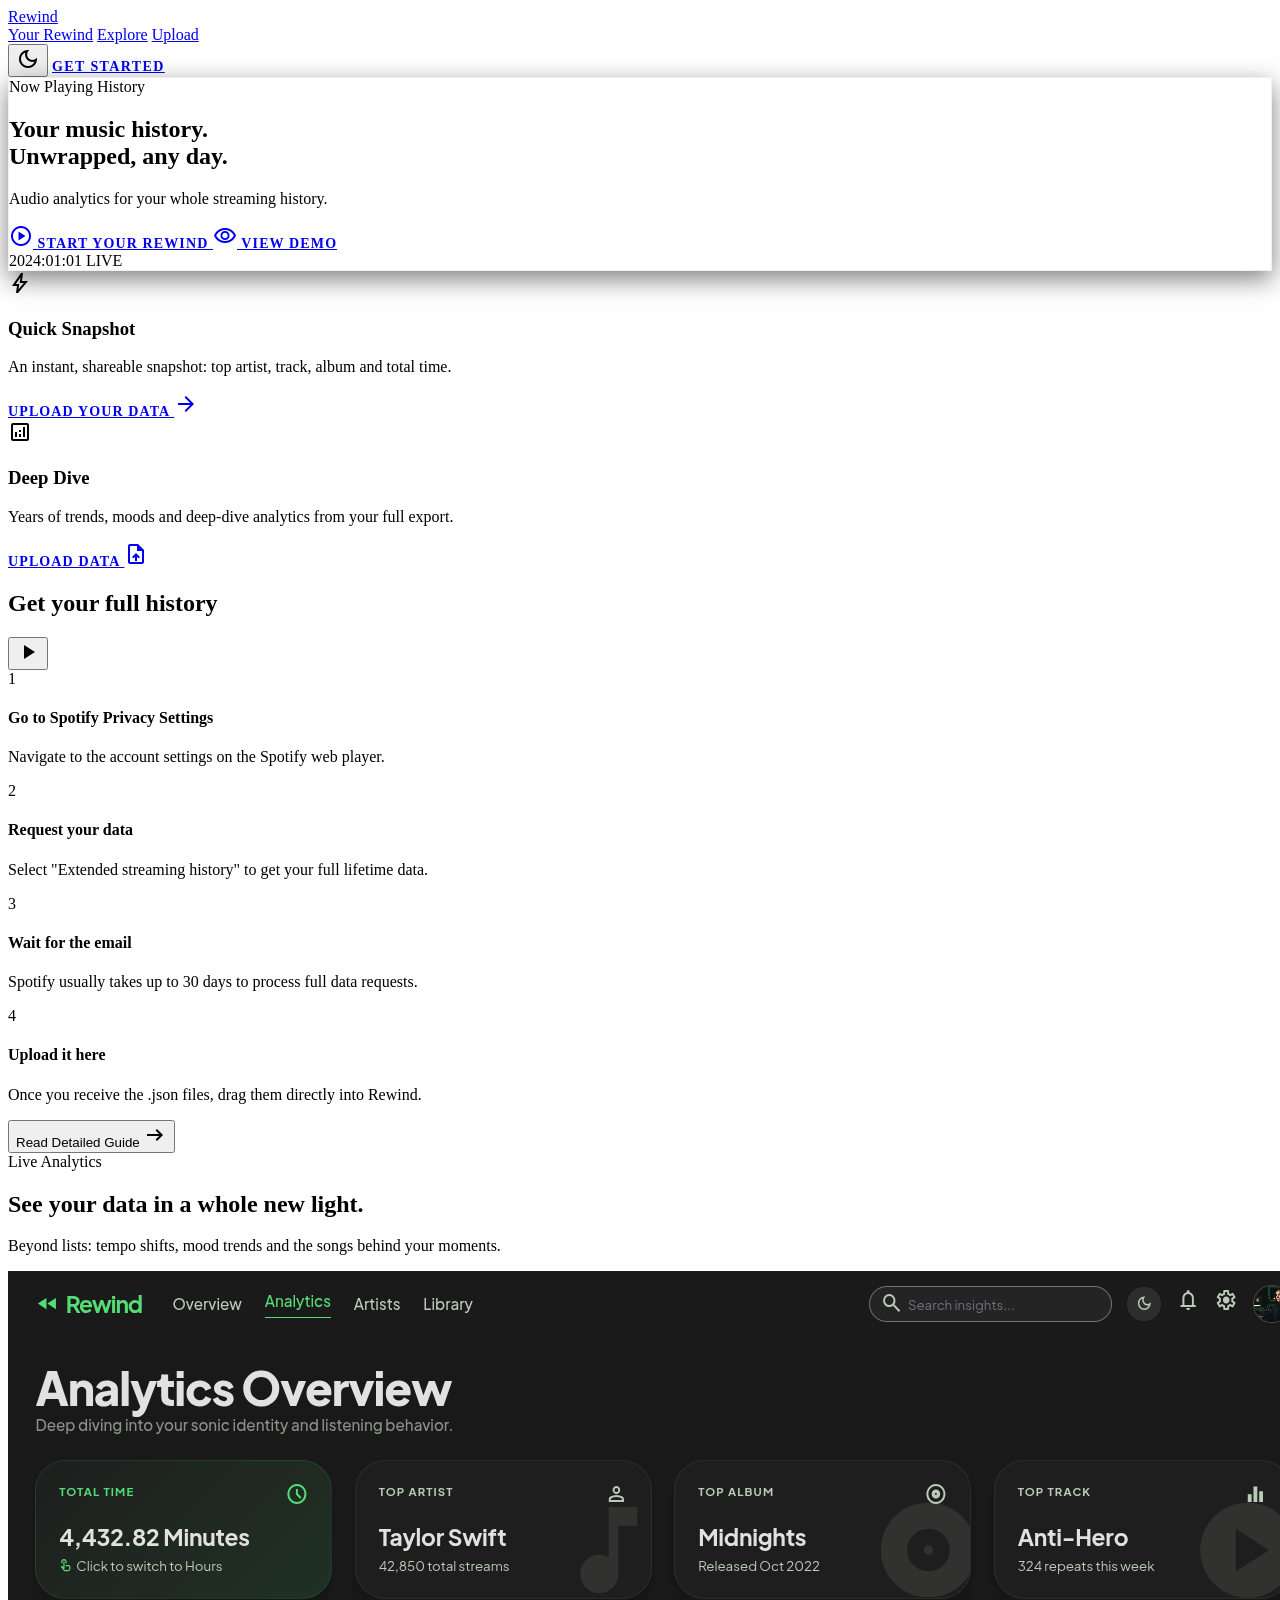
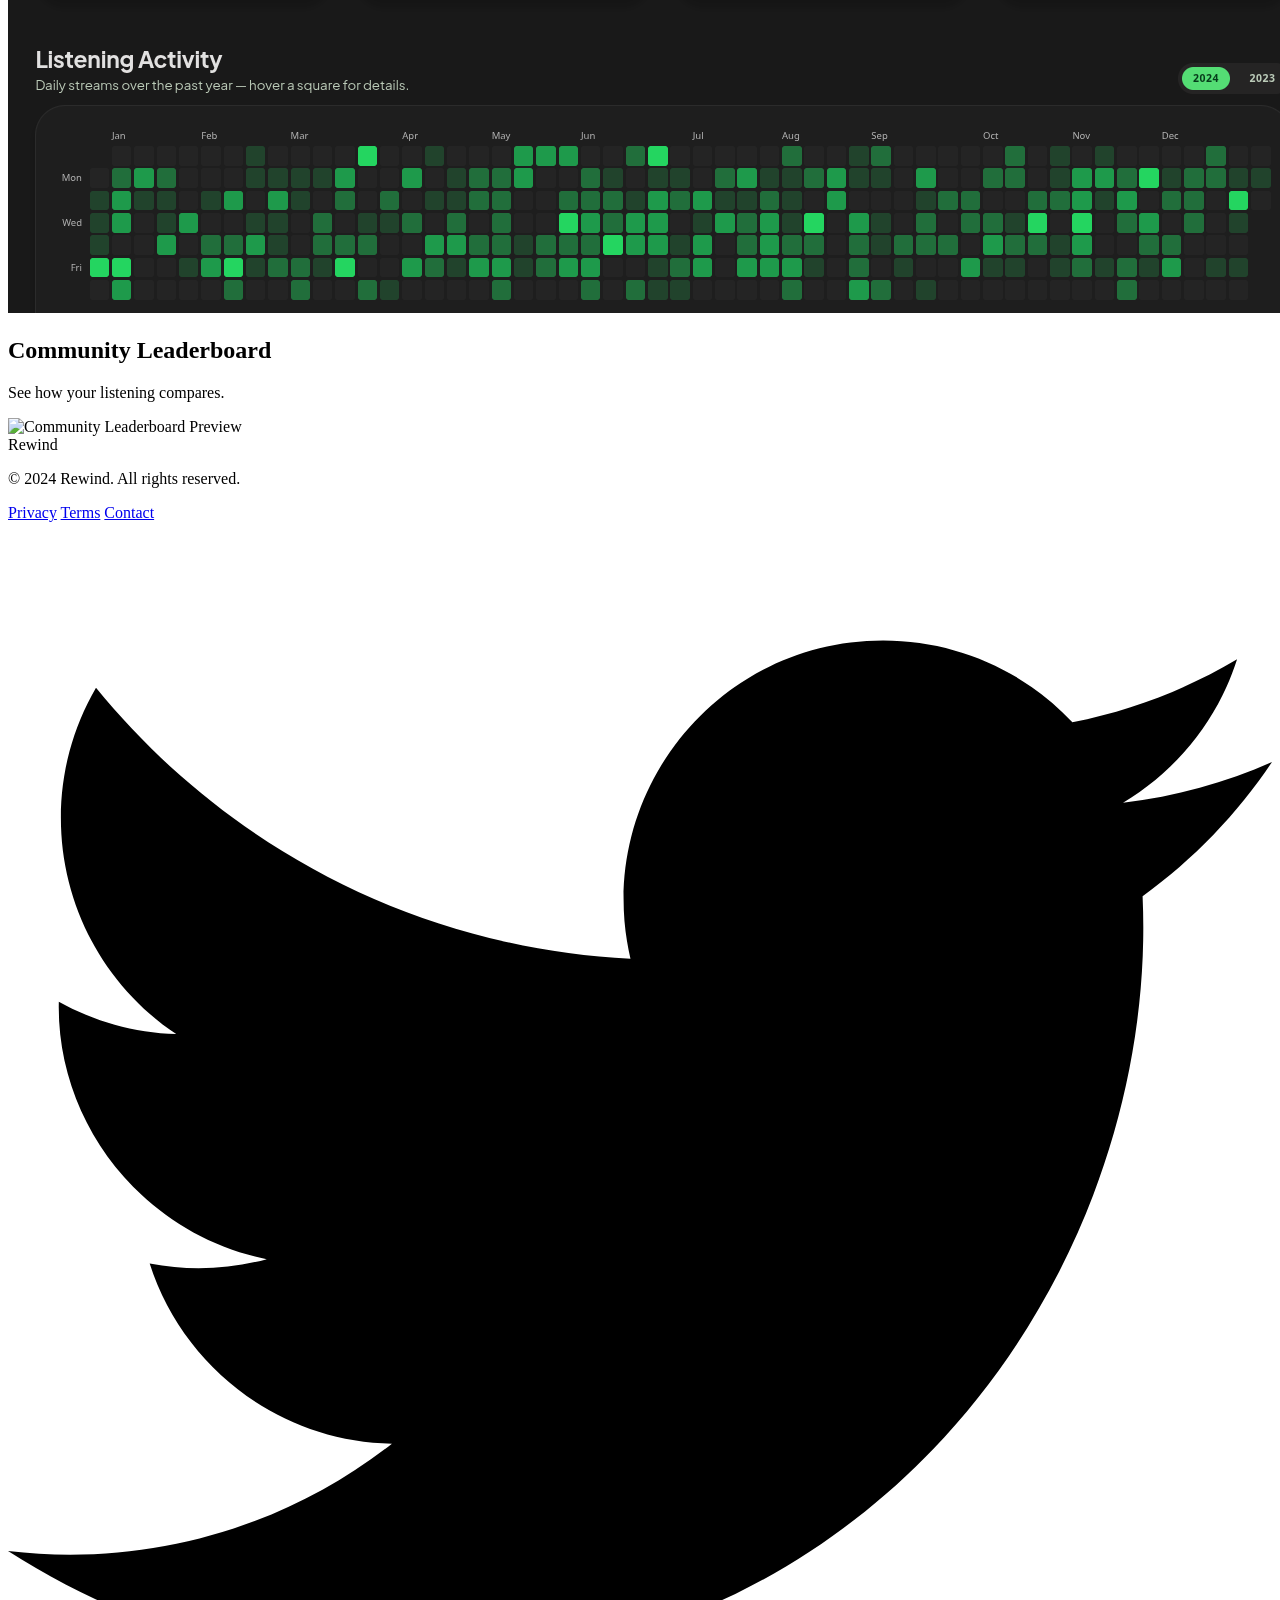
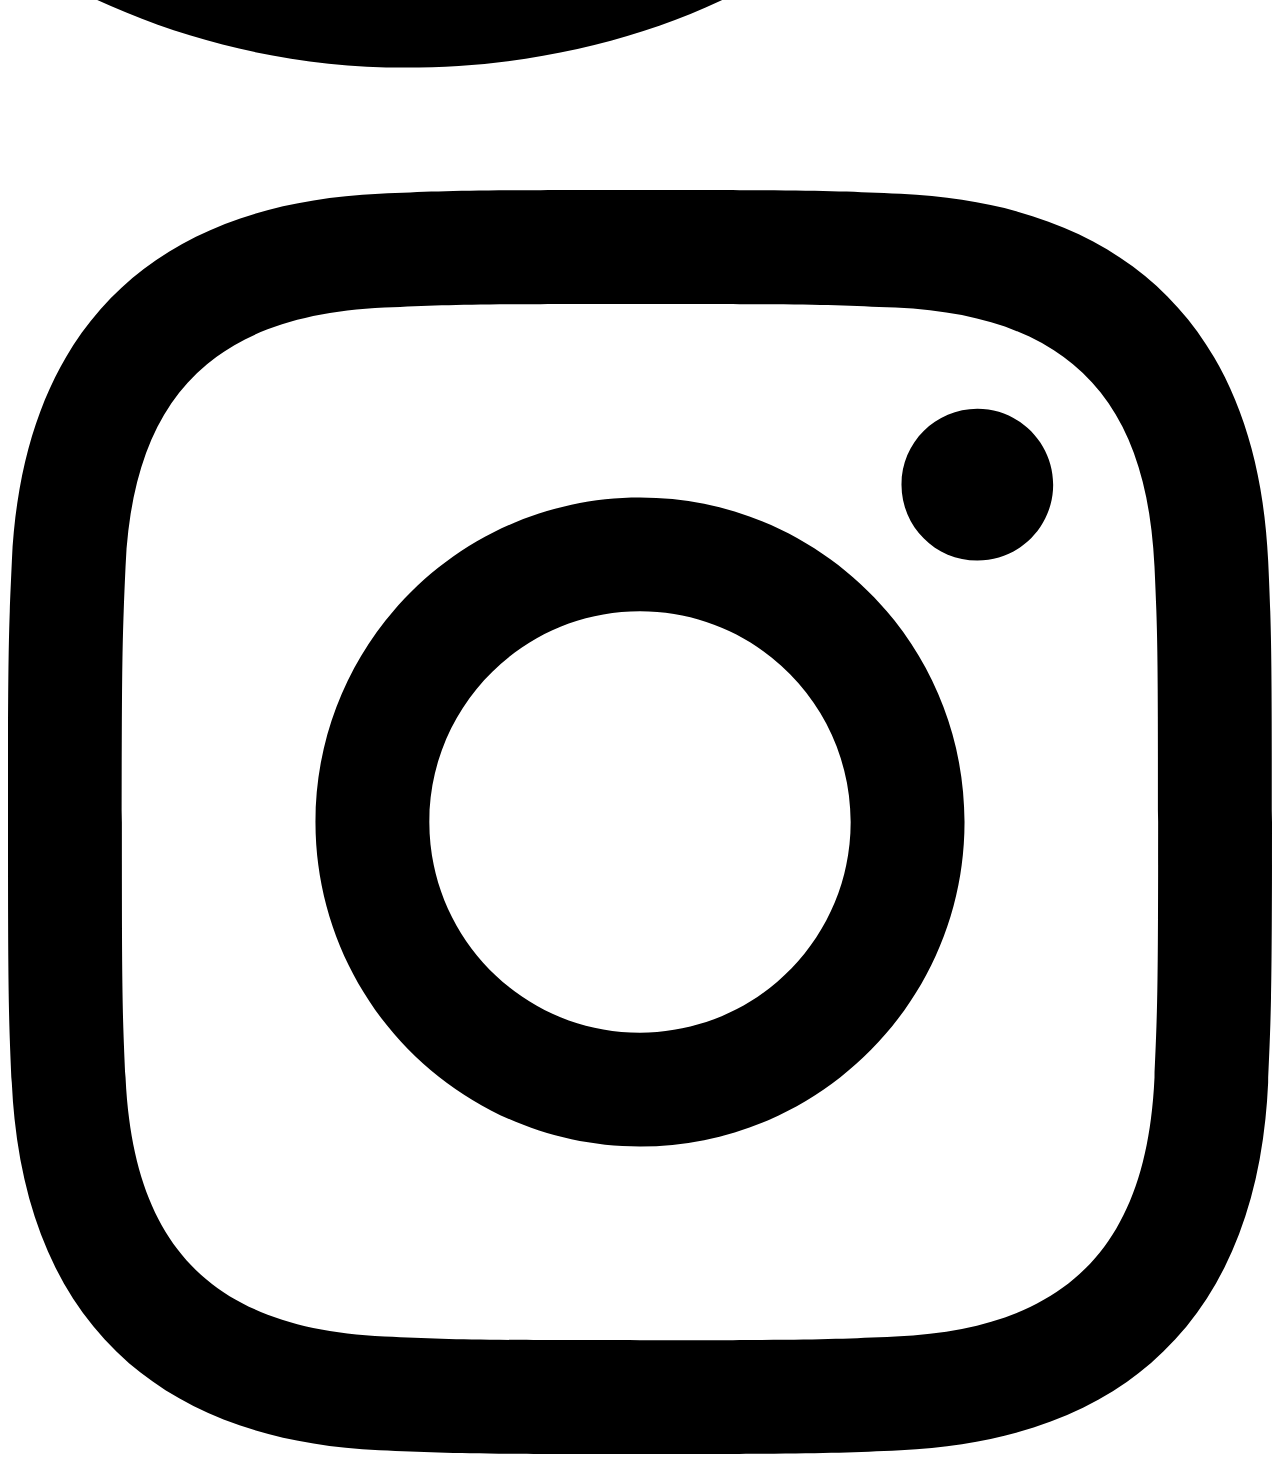
==== commit 1e5f0288: "Refactor text content: simplify descriptions for clarity and remove unused links in multiple pages" ====
--- a/index.html
+++ b/index.html
@@ -300,8 +300,7 @@
           </h1>
           <!-- Subtitle Echoing Player Subtext -->
           <p class="font-body-lg text-on-surface-variant mb-12 max-w-lg">
-            The ultimate audio analytics dashboard for your lifetime streaming
-            journey.
+            Audio analytics for your whole streaming history.
           </p>
           <!-- Buttons: Prominent and Centered -->
           <div class="flex flex-col sm:flex-row gap-4 w-full justify-center">
@@ -364,8 +363,8 @@
             <p
               class="font-body-lg text-on-surface-variant mb-8 leading-relaxed"
             >
-              Upload your Spotify export for an instant, shareable snapshot of
-              your top artist, track, album, and total listening time.
+              An instant, shareable snapshot: top artist, track, album and total
+              time.
             </p>
             <a
               href="upload.html"
@@ -394,8 +393,8 @@
             <p
               class="font-body-lg text-on-surface-variant mb-8 leading-relaxed"
             >
-              Upload your full Spotify data export for years of extensive
-              analytics, genre mood mapping, and long-term listening trends.
+              Years of trends, moods and deep-dive analytics from your full
+              export.
             </p>
             <a
               href="upload.html"
@@ -551,32 +550,9 @@
                 See your data in a whole new light.
               </h2>
               <p class="font-body-lg text-on-surface-variant">
-                We don't just show you lists. We show you the story of your life
-                through audio—tempo shifts, mood trends, and the songs that
-                defined your biggest moments.
+                Beyond lists: tempo shifts, mood trends and the songs behind
+                your moments.
               </p>
-              <div class="flex gap-8 py-4">
-                <div class="text-center">
-                  <div class="font-display-lg text-primary font-bold text-2xl">
-                    10k+
-                  </div>
-                  <div
-                    class="font-label-caps text-on-surface-variant text-[10px] uppercase tracking-wider"
-                  >
-                    Users Logged
-                  </div>
-                </div>
-                <div class="text-center">
-                  <div class="font-display-lg text-primary font-bold text-2xl">
-                    1M+
-                  </div>
-                  <div
-                    class="font-label-caps text-on-surface-variant text-[10px] uppercase tracking-wider"
-                  >
-                    Songs Scanned
-                  </div>
-                </div>
-              </div>
             </div>
             <div class="lg:w-[60%] w-full">
               <div class="relative group">
@@ -605,8 +581,7 @@
           Community Leaderboard
         </h2>
         <p class="font-body-lg text-on-surface-variant max-w-2xl mx-auto">
-          Compare your listening habits and fan status with the global
-          community. See where you rank among the world's top listeners.
+          See how your listening compares.
         </p>
       </div>
       <div class="max-w-5xl mx-auto relative group">
--- a/src/styles/main.css
+++ b/src/styles/main.css
@@ -275,7 +275,6 @@
     z-index: 100;
     pointer-events: none;
     opacity: 0;
-    transform: translate(-50%, calc(-100% - 8px));
     transition: opacity 0.12s ease;
     background: #252525;
     color: #fff;
@@ -389,3 +388,72 @@
     border-radius: 0;
     overflow-y: auto;
 }
+
+/* ── Explore: scrollytelling chapters ─────────────────────────── */
+html { scroll-behavior: smooth; }
+
+.reveal-init { opacity: 0; transform: translateY(18px); }
+.reveal-in {
+    opacity: 1;
+    transform: none;
+    transition: opacity 0.6s ease, transform 0.6s cubic-bezier(0.2, 0.7, 0.2, 1);
+}
+@media (prefers-reduced-motion: reduce) {
+    html { scroll-behavior: auto; }
+    .reveal-init, .reveal-in { opacity: 1; transform: none; transition: none; }
+}
+
+/* sticky chapter rail pills */
+.chapter-pill {
+    color: rgb(var(--color-on-surface-variant));
+    transition: color 0.2s ease, background-color 0.2s ease, box-shadow 0.2s ease;
+}
+.chapter-pill:hover { color: rgb(var(--color-on-surface)); }
+.chapter-pill .num { font-variant-numeric: tabular-nums; opacity: 0.55; }
+.chapter-pill--active {
+    background: rgb(var(--color-primary));
+    color: rgb(var(--color-on-primary));
+    box-shadow: rgba(0, 0, 0, 0.3) 0px 4px 10px;
+}
+.chapter-pill--active .num { opacity: 0.85; }
+.chapter-pill--soon { opacity: 0.4; }
+.chapter-pill--soon:hover { color: rgb(var(--color-on-surface-variant)); }
+
+/* radial listening clock */
+.clock-bar { stroke-linecap: round; }
+
+/* rhythm chart hover interactivity */
+.clock-bar { transition: stroke 0.15s ease, stroke-opacity 0.15s ease, stroke-width 0.15s ease; }
+.clock-bar.is-hover { stroke: #ffffff; stroke-opacity: 1; stroke-width: 9; }
+.clock-hit, .season-hit { cursor: pointer; }
+#season-dot, #season-vline { transition: opacity 0.15s ease; pointer-events: none; }
+.weekday-col:hover .weekday-bar { background: rgb(30, 215, 96); }
+
+/* chapter 03 charts */
+.mood-dot { cursor: pointer; transition: fill 0.12s ease; }
+.mood-dot.is-hover { fill: #ffffff; }
+.mood-seg { cursor: pointer; transition: filter 0.12s ease; }
+.mood-seg:hover { filter: brightness(1.15); }
+
+.rhythm-tooltip {
+    position: fixed;
+    z-index: 100;
+    pointer-events: none;
+    opacity: 0;
+    transition: opacity 0.12s ease;
+    background: #252525;
+    color: #fff;
+    border: 1px solid rgba(255, 255, 255, 0.08);
+    box-shadow: rgba(0, 0, 0, 0.5) 0px 8px 24px;
+    border-radius: 8px;
+    padding: 7px 11px;
+    font-size: 12px;
+    white-space: nowrap;
+    display: flex;
+    flex-direction: column;
+    gap: 1px;
+    line-height: 1.25;
+}
+.rhythm-tooltip.visible { opacity: 1; }
+.rhythm-tooltip .rt-title { font-weight: 700; }
+.rhythm-tooltip .rt-val { color: #1ed760; font-size: 11px; font-weight: 600; }
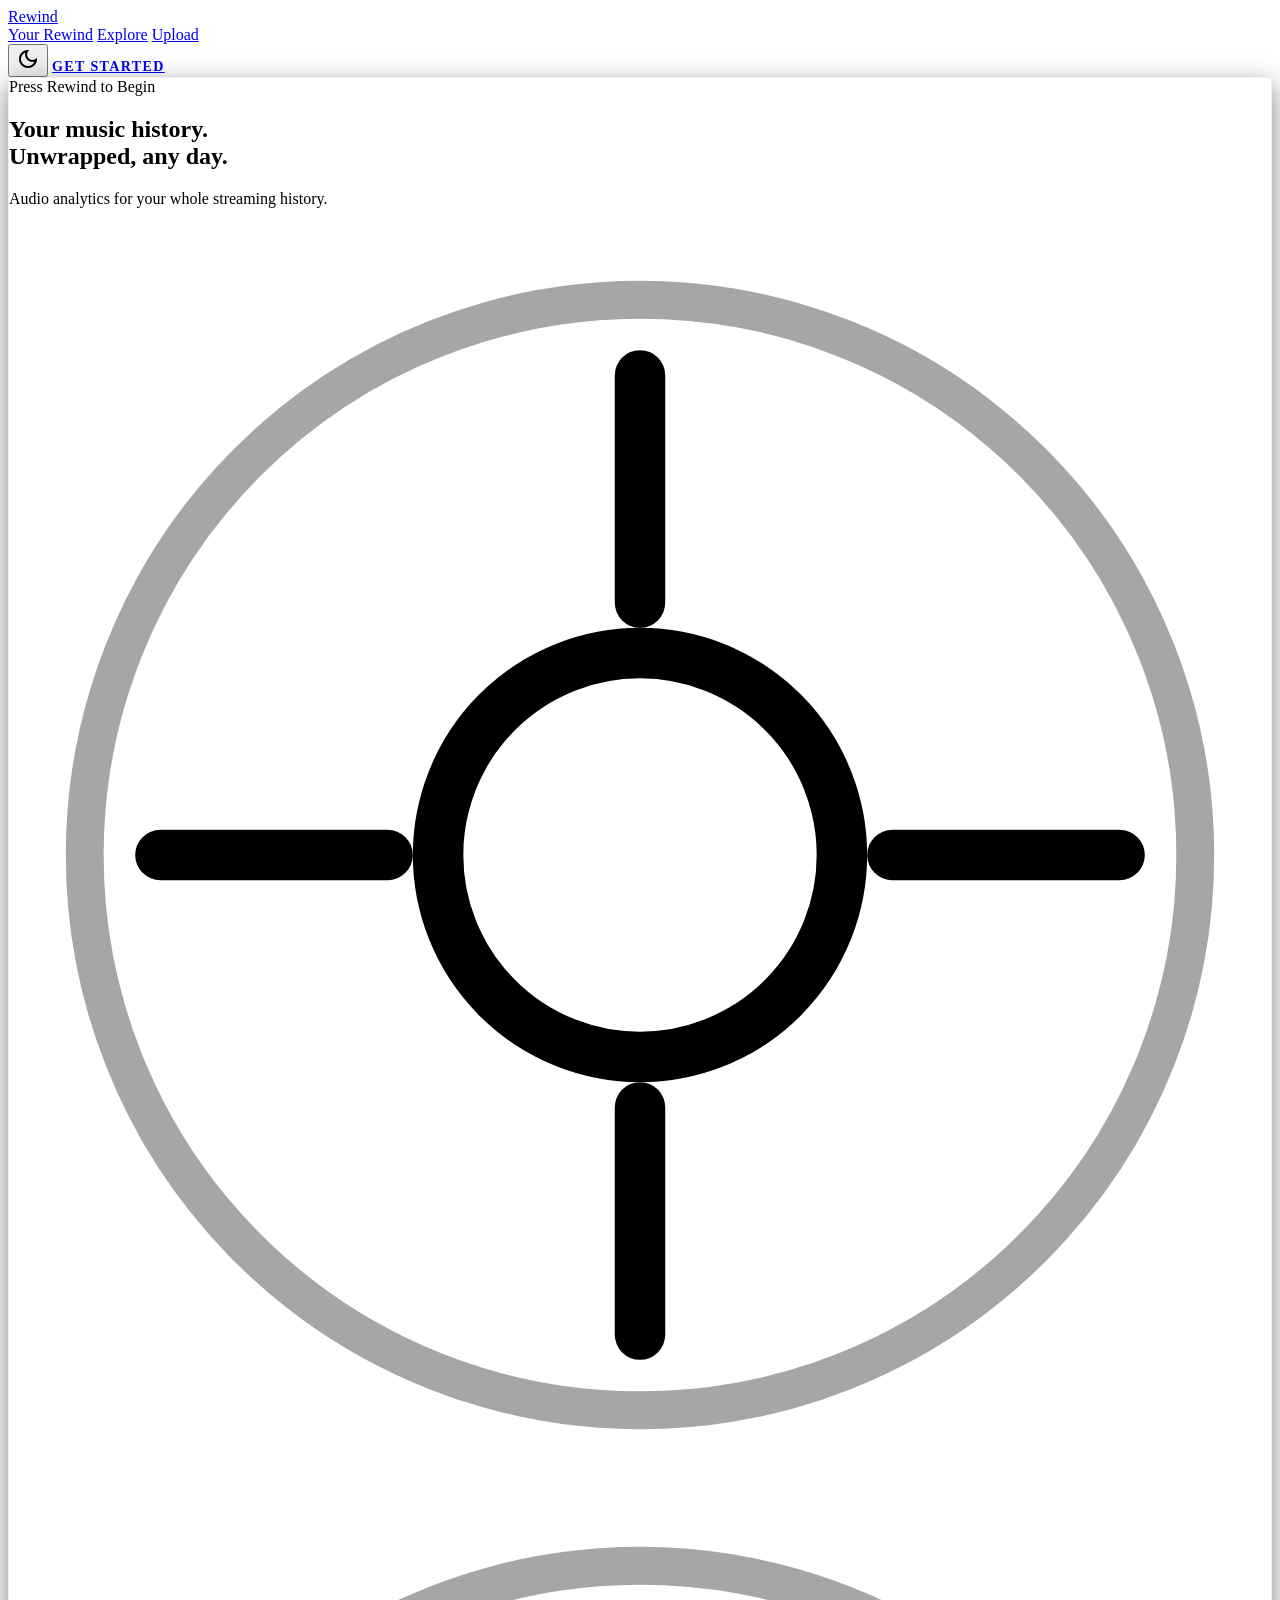
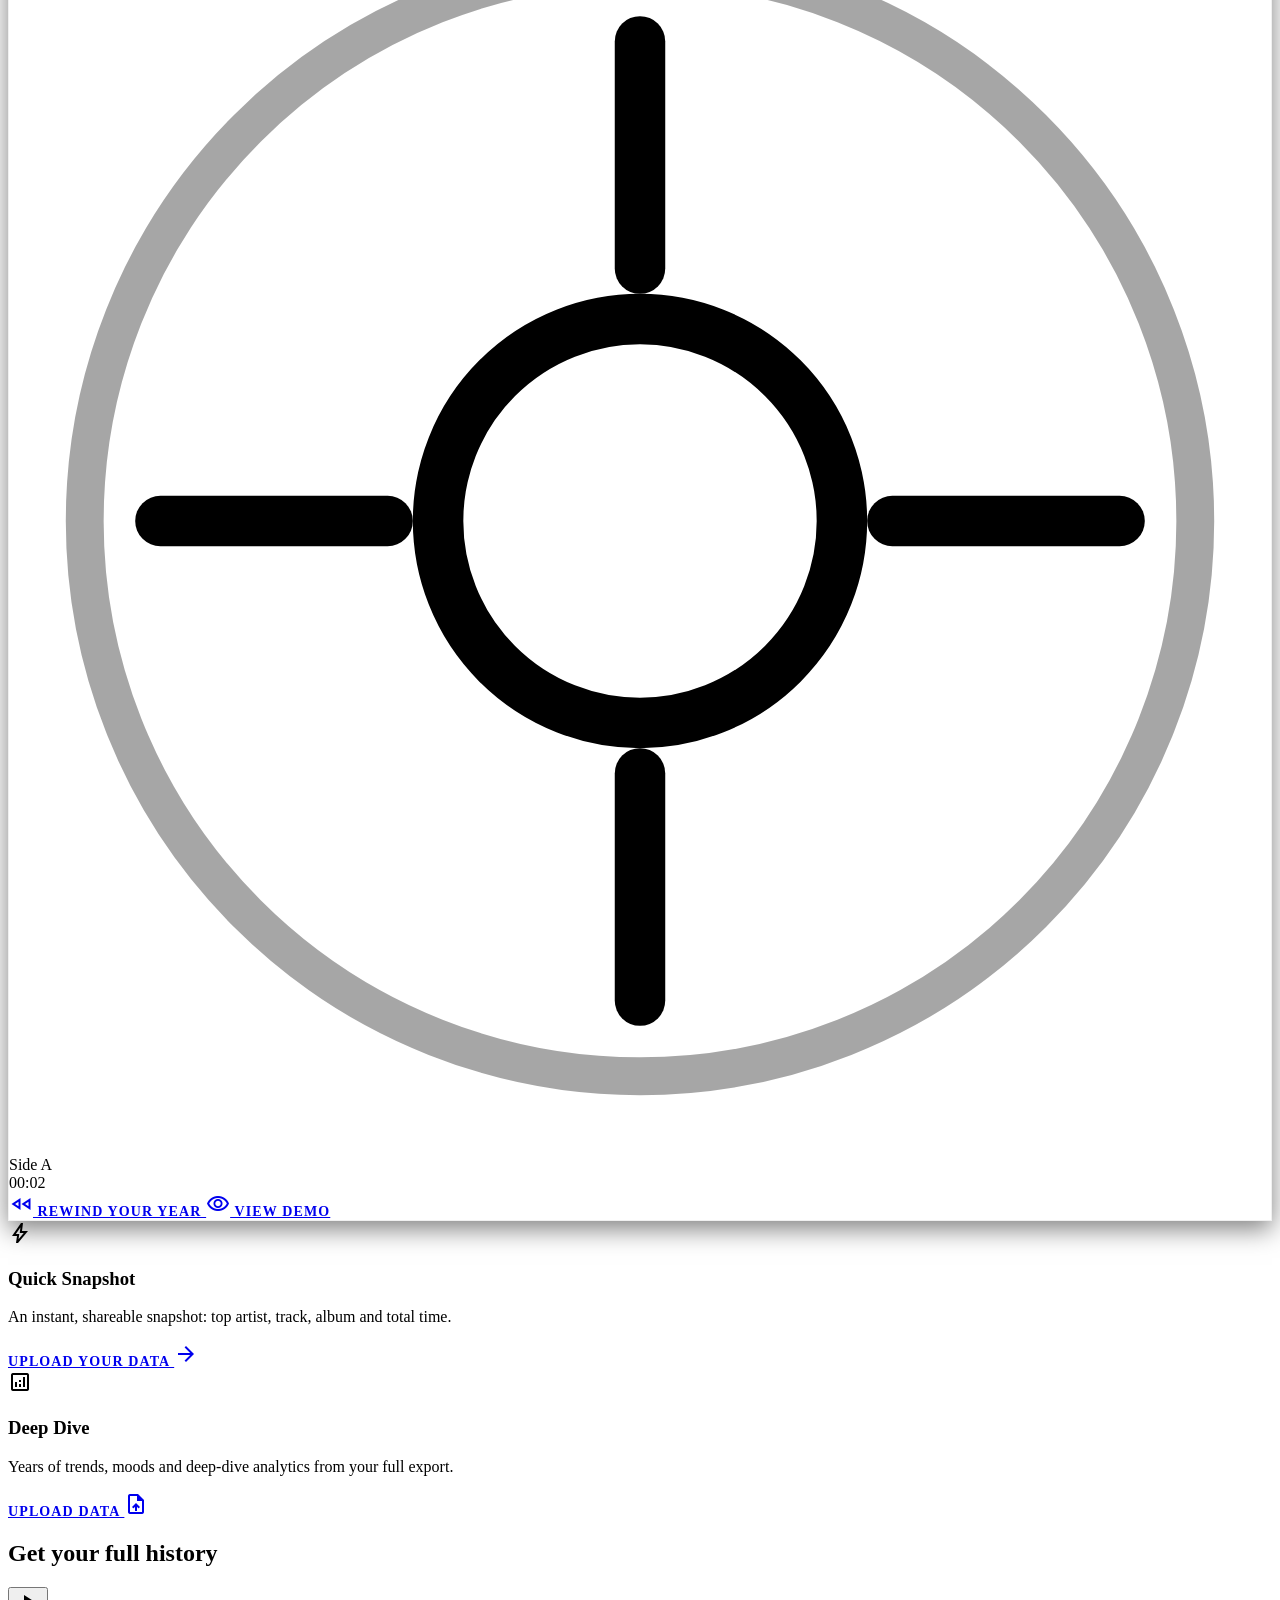
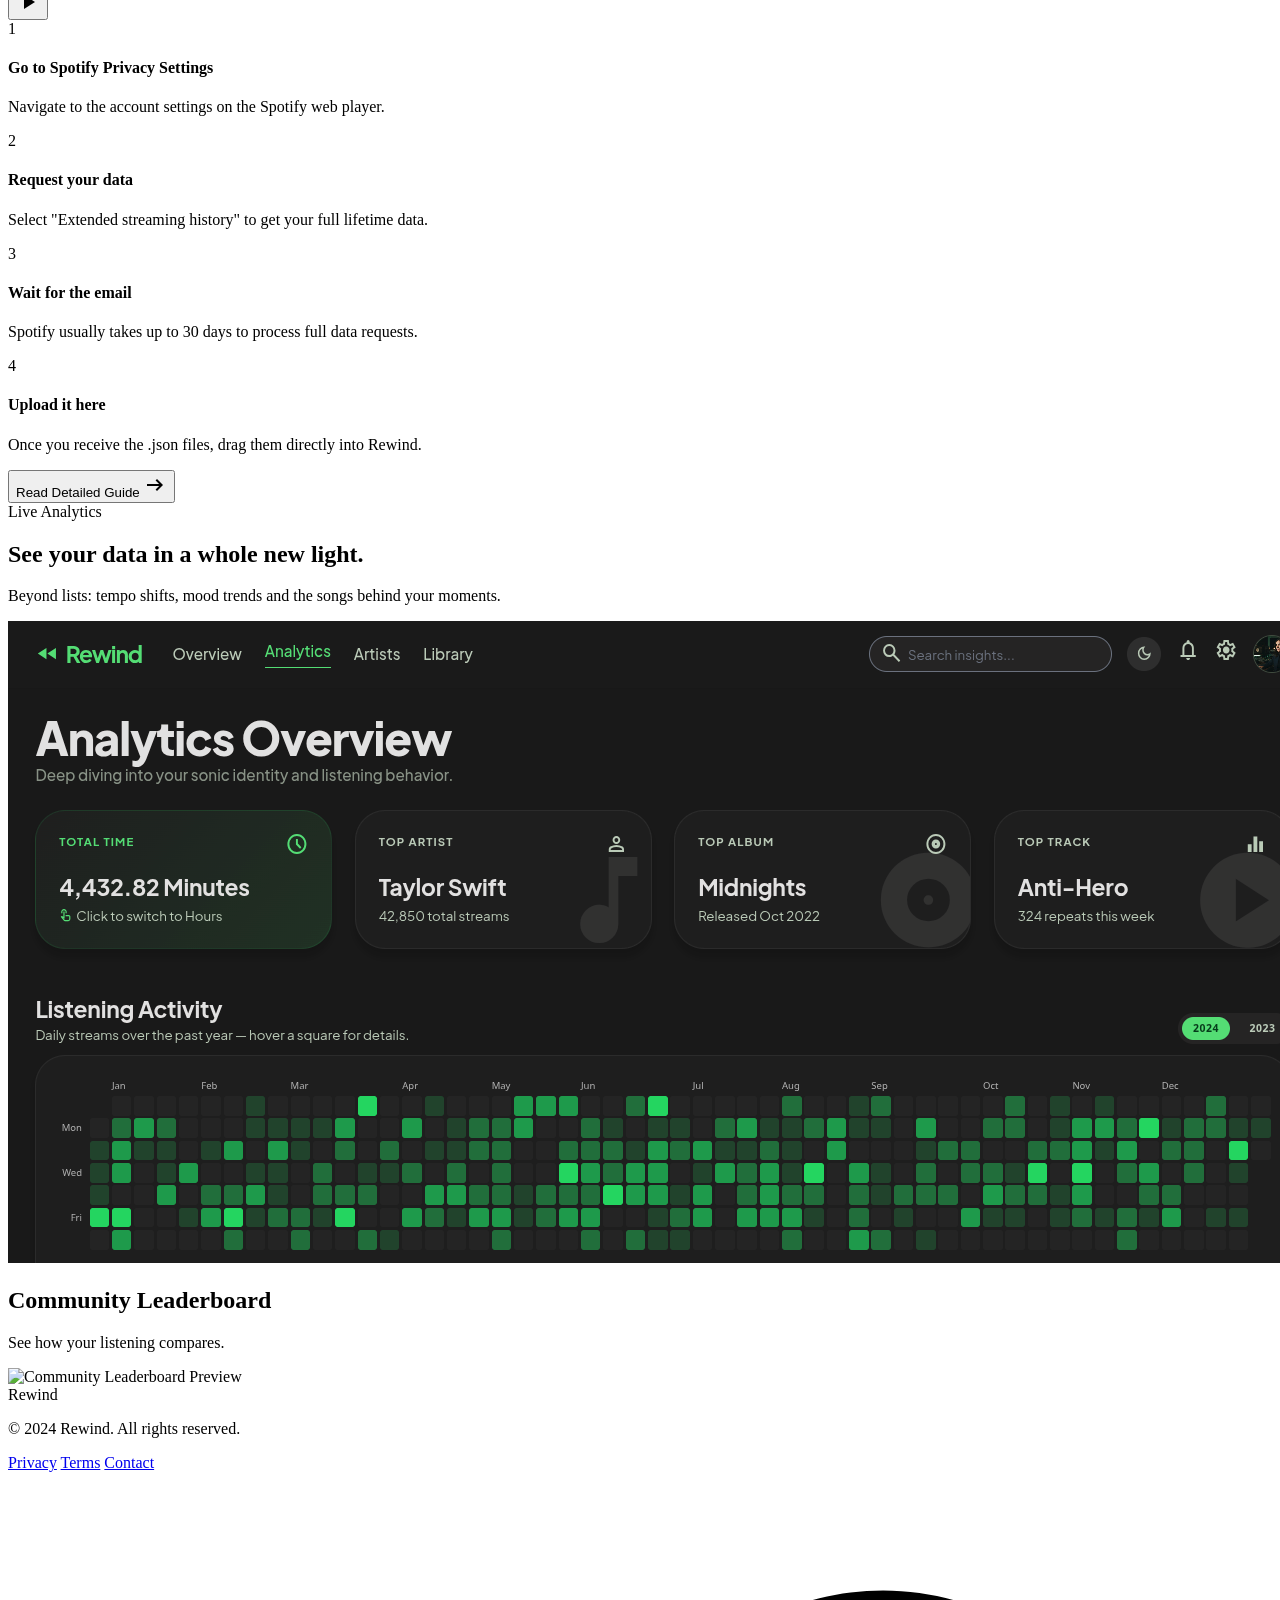
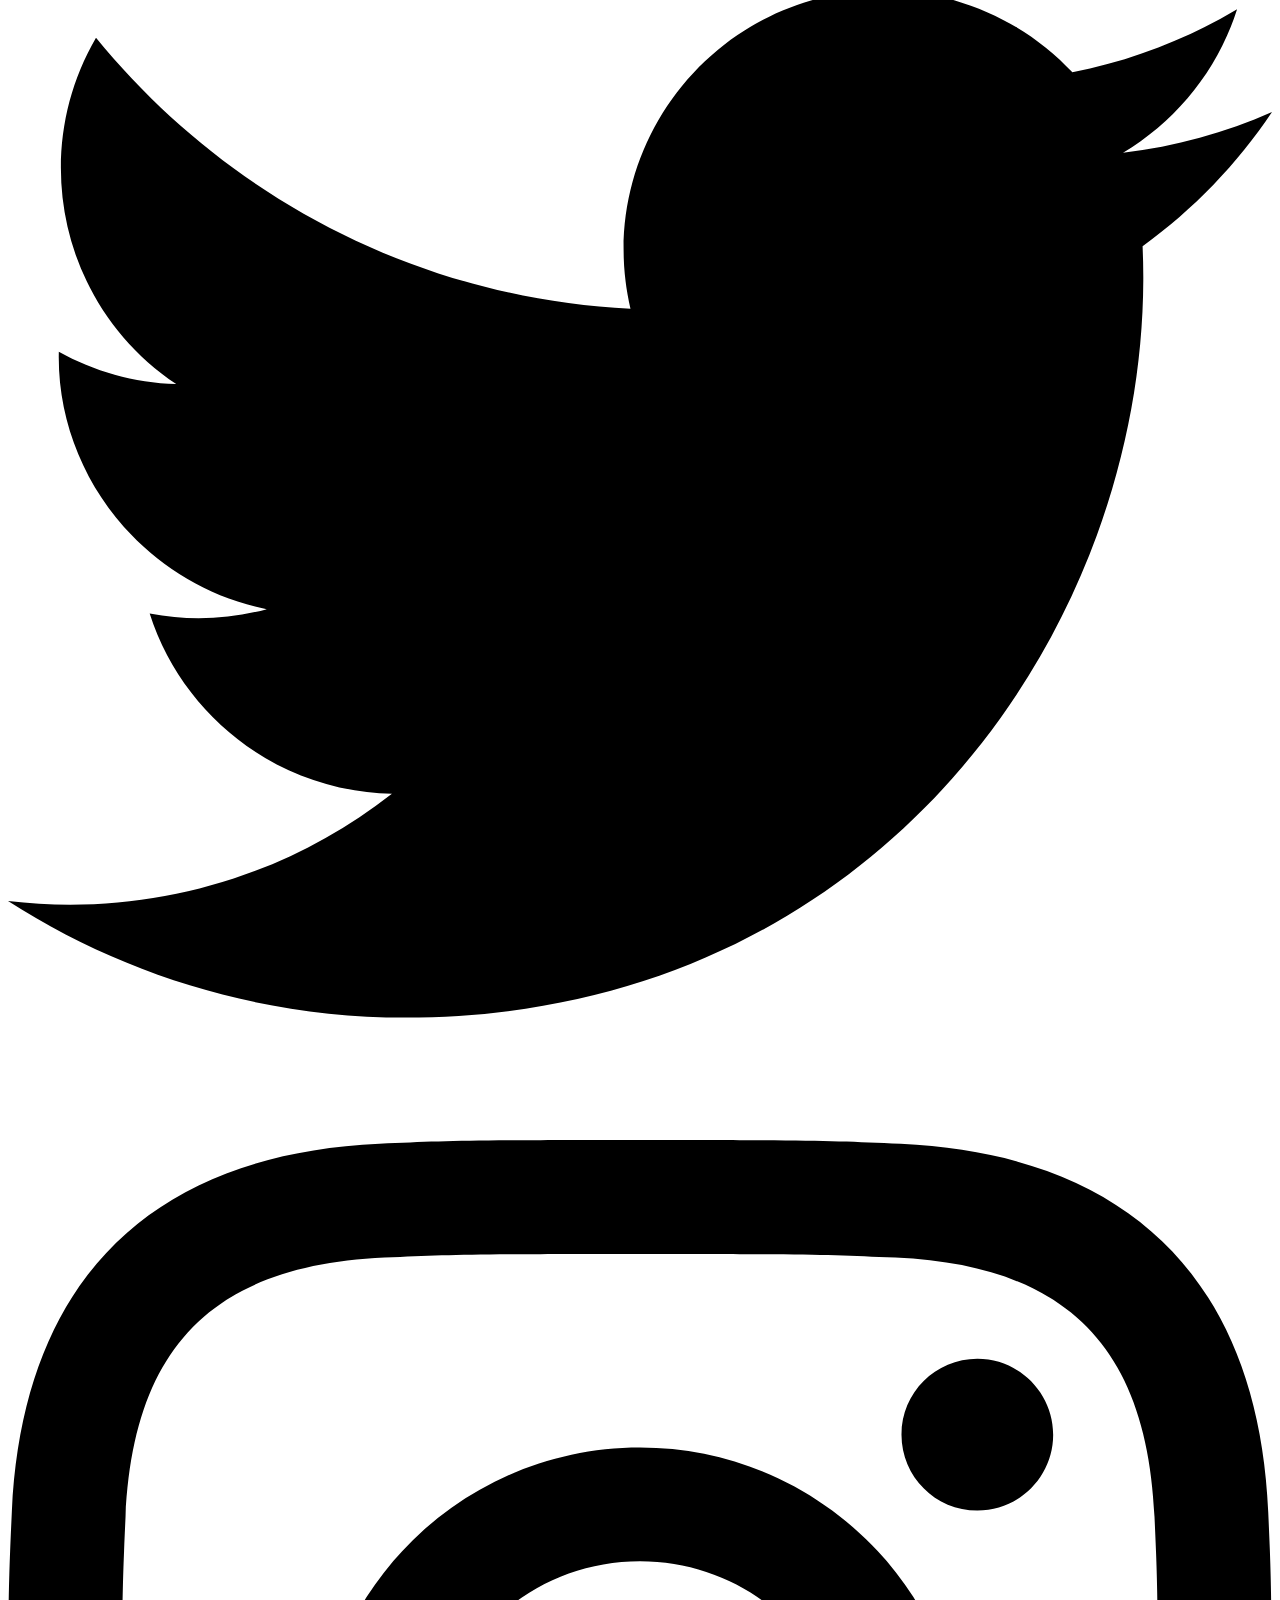
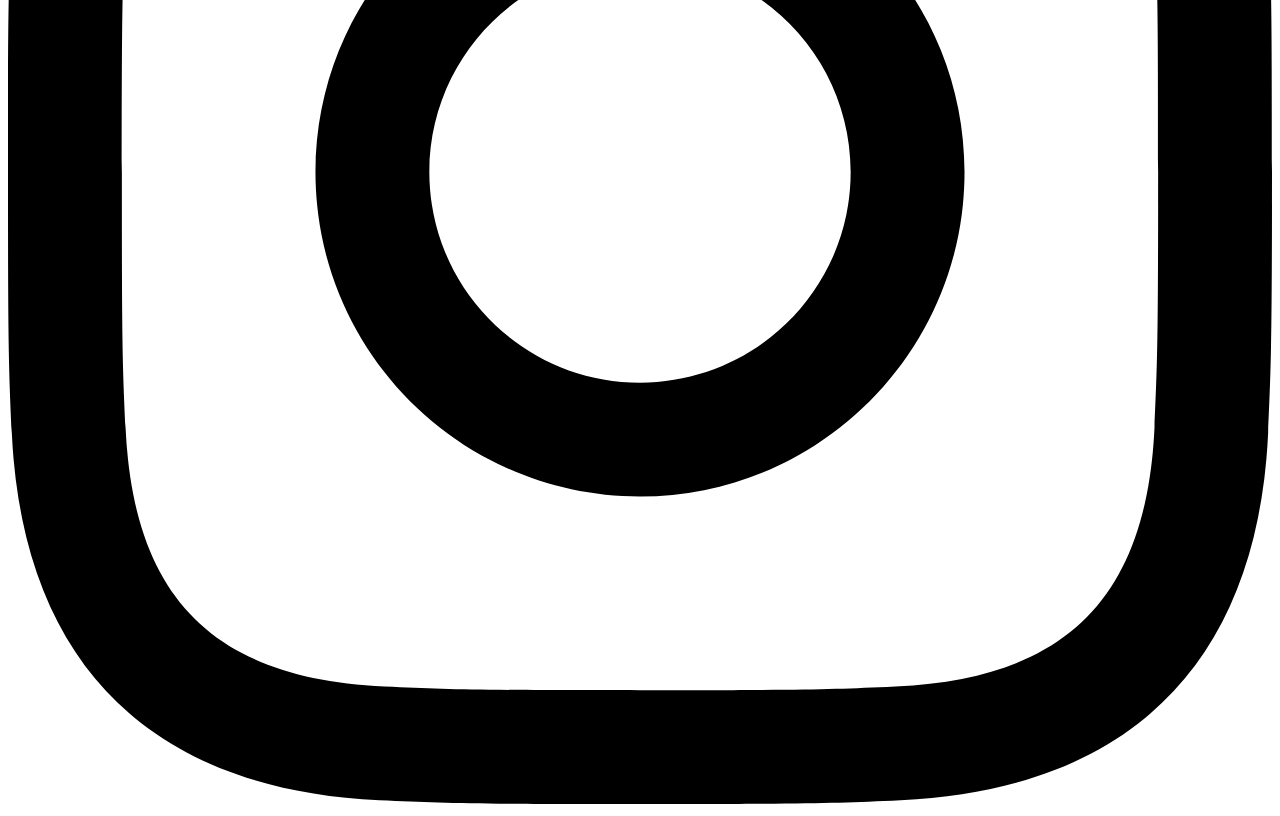
==== commit 96f61df3: "feat: redesign hero section with cassette deck aesthetic and add interactive rewind functionality" ====
--- a/index.html
+++ b/index.html
@@ -240,39 +240,15 @@
       </div>
     </header>
     <main>
-      <!-- Redesigned Hero Section: Music Player Aesthetic -->
+      <!-- Redesigned Hero Section: Cassette / Rewind Deck Aesthetic -->
       <section
         class="relative min-h-screen flex items-center justify-center overflow-hidden bg-background pt-16"
       >
-        <!-- Abstract Background Elements -->
+        <!-- Ambient Glow -->
         <div
-          class="absolute inset-0 z-0 flex items-center justify-center pointer-events-none"
-          style="opacity: var(--vinyl-opacity)"
-        >
-          <div
-            class="relative w-[800px] h-[800px] flex items-center justify-center"
-          >
-            <!-- Outer Vinyl Ring -->
-            <div
-              class="absolute inset-0 border-[40px] border-surface-container-high rounded-full animate-vinyl"
-            ></div>
-            <!-- Middle Glow -->
-            <div
-              class="absolute w-[600px] h-[600px] rounded-full blur-[100px]"
-              style="background: var(--hero-glow)"
-            ></div>
-            <!-- Waveform Lines (Simulated) -->
-            <div class="flex items-end gap-1 h-32 opacity-30">
-              <div class="w-1 bg-primary h-[20%] rounded-full"></div>
-              <div class="w-1 bg-primary h-[40%] rounded-full"></div>
-              <div class="w-1 bg-primary h-[80%] rounded-full"></div>
-              <div class="w-1 bg-primary h-[60%] rounded-full"></div>
-              <div class="w-1 bg-primary h-[90%] rounded-full"></div>
-              <div class="w-1 bg-primary h-[45%] rounded-full"></div>
-              <div class="w-1 bg-primary h-[70%] rounded-full"></div>
-            </div>
-          </div>
-        </div>
+          class="absolute inset-0 z-0 pointer-events-none"
+          style="background: radial-gradient(circle at 50% 40%, var(--hero-glow), transparent 60%)"
+        ></div>
         <!-- Content Container (Glassmorphism Player) -->
         <div
           class="relative z-10 max-w-3xl w-full mx-container-padding-mobile glass-player p-8 md:p-16 rounded-2xl flex flex-col items-center text-center"
@@ -289,7 +265,7 @@
                 class="relative inline-flex rounded-full h-2 w-2 bg-primary"
               ></span>
             </span>
-            Now Playing History
+            Press Rewind to Begin
           </div>
           <!-- Headline -->
           <h1
@@ -299,19 +275,81 @@
             <span class="text-primary not-italic">Unwrapped</span>, any day.
           </h1>
           <!-- Subtitle Echoing Player Subtext -->
-          <p class="font-body-lg text-on-surface-variant mb-12 max-w-lg">
+          <p class="font-body-lg text-on-surface-variant mb-10 max-w-lg">
             Audio analytics for your whole streaming history.
           </p>
+          <!-- Cassette Deck -->
+          <div
+            id="cassette-deck"
+            class="cassette-deck w-full max-w-sm mx-auto mb-10 rounded-xl bg-surface-container-high border border-outline-variant/40 p-6 shadow-spotify-dialog"
+          >
+            <div class="flex items-center justify-between px-8 mb-5">
+              <svg
+                class="reel-spin w-14 h-14 md:w-16 md:h-16 text-on-surface-variant"
+                viewbox="0 0 100 100"
+                fill="none"
+                style="animation-duration: 2.6s"
+              >
+                <circle cx="50" cy="50" r="44" stroke="currentColor" stroke-width="3" opacity="0.35" />
+                <circle cx="50" cy="50" r="16" stroke="currentColor" stroke-width="4" />
+                <g stroke="currentColor" stroke-width="4" stroke-linecap="round">
+                  <line x1="50" y1="12" x2="50" y2="30" />
+                  <line x1="50" y1="70" x2="50" y2="88" />
+                  <line x1="12" y1="50" x2="30" y2="50" />
+                  <line x1="70" y1="50" x2="88" y2="50" />
+                </g>
+              </svg>
+              <svg
+                class="reel-spin w-14 h-14 md:w-16 md:h-16 text-on-surface-variant"
+                viewbox="0 0 100 100"
+                fill="none"
+                style="animation-duration: 2.6s"
+              >
+                <circle cx="50" cy="50" r="44" stroke="currentColor" stroke-width="3" opacity="0.35" />
+                <circle cx="50" cy="50" r="16" stroke="currentColor" stroke-width="4" />
+                <g stroke="currentColor" stroke-width="4" stroke-linecap="round">
+                  <line x1="50" y1="12" x2="50" y2="30" />
+                  <line x1="50" y1="70" x2="50" y2="88" />
+                  <line x1="12" y1="50" x2="30" y2="50" />
+                  <line x1="70" y1="50" x2="88" y2="50" />
+                </g>
+              </svg>
+            </div>
+            <!-- Tape Window: label, VU meter, counter -->
+            <div
+              class="tape-window flex items-center justify-between gap-3 rounded-lg bg-surface-dim px-4 py-3 border border-outline-variant/30"
+            >
+              <span
+                class="font-label-caps text-[10px] text-on-surface-variant tracking-[0.2em] uppercase"
+                >Side A</span
+              >
+              <div class="vu-meter flex items-end gap-1 h-6" aria-hidden="true">
+                <span class="vu-bar"></span>
+                <span class="vu-bar"></span>
+                <span class="vu-bar"></span>
+                <span class="vu-bar"></span>
+                <span class="vu-bar"></span>
+                <span class="vu-bar"></span>
+                <span class="vu-bar"></span>
+              </div>
+              <span
+                id="tape-counter"
+                class="font-label-caps text-[10px] text-primary tracking-[0.1em]"
+                >00:00</span
+              >
+            </div>
+          </div>
           <!-- Buttons: Prominent and Centered -->
           <div class="flex flex-col sm:flex-row gap-4 w-full justify-center">
             <a
+              id="rewind-cta"
               href="upload.html"
               class="btn-pill-lg bg-primary text-on-primary px-10 py-4 rounded-full hover:scale-105 active:scale-95 transition-all shadow-spotify-green flex items-center justify-center gap-3 font-bold"
             >
               <span class="material-symbols-outlined fill-1 text-xl"
-                >play_circle</span
-              >
-              Start Your Rewind
+                >fast_rewind</span
+              >
+              Rewind Your Year
             </a>
             <a
               href="overview.html"
@@ -320,24 +358,6 @@
               <span class="material-symbols-outlined text-xl">visibility</span>
               View Demo
             </a>
-          </div>
-          <!-- Playback Bar Decoration -->
-          <div class="w-full mt-16 space-y-3">
-            <div
-              class="w-full h-1.5 bg-surface-dim rounded-full overflow-hidden"
-            >
-              <div class="h-full bg-primary w-2/3 rounded-full relative">
-                <div
-                  class="absolute right-0 top-1/2 -translate-y-1/2 w-4 h-4 bg-primary border-4 border-[rgb(var(--scrubber-knob))] rounded-full shadow-lg"
-                ></div>
-              </div>
-            </div>
-            <div
-              class="flex justify-between font-label-caps text-[10px] text-on-surface-variant"
-            >
-              <span>2024:01:01</span>
-              <span>LIVE</span>
-            </div>
           </div>
         </div>
       </section>
@@ -655,5 +675,6 @@
         </div>
       </div>
     </footer>
+    <script src="src/js/landing.js"></script>
   </body>
 </html>
--- a/src/styles/main.css
+++ b/src/styles/main.css
@@ -128,6 +128,47 @@
 .animate-vinyl {
     animation: rotate-slow 20s linear infinite;
 }
+
+/* Cassette / Rewind Deck hero */
+.cassette-deck {
+    transition: box-shadow 0.2s ease;
+}
+.reel-spin {
+    animation-name: rotate-slow;
+    animation-timing-function: linear;
+    animation-iteration-count: infinite;
+    transition: animation-duration 0.3s ease;
+}
+.cassette-deck.is-rewinding .reel-spin {
+    animation-duration: 0.25s !important;
+    animation-direction: reverse;
+}
+.vu-meter .vu-bar {
+    width: 3px;
+    border-radius: 9999px;
+    background: rgb(var(--color-primary));
+    transform-origin: bottom;
+    animation: vu-pulse 1.1s ease-in-out infinite;
+}
+.vu-bar:nth-child(1) { height: 30%; animation-delay: 0s; }
+.vu-bar:nth-child(2) { height: 70%; animation-delay: 0.12s; }
+.vu-bar:nth-child(3) { height: 45%; animation-delay: 0.24s; }
+.vu-bar:nth-child(4) { height: 90%; animation-delay: 0.06s; }
+.vu-bar:nth-child(5) { height: 55%; animation-delay: 0.3s; }
+.vu-bar:nth-child(6) { height: 35%; animation-delay: 0.18s; }
+.vu-bar:nth-child(7) { height: 65%; animation-delay: 0.36s; }
+@keyframes vu-pulse {
+    0%, 100% { transform: scaleY(0.4); opacity: 0.55; }
+    50% { transform: scaleY(1); opacity: 1; }
+}
+.cassette-deck.is-rewinding .vu-bar {
+    animation-duration: 0.2s;
+}
+@media (prefers-reduced-motion: reduce) {
+    .animate-vinyl, .reel-spin, .vu-bar {
+        animation: none !important;
+    }
+}
 .glass-player {
     background: var(--glass-bg);
     backdrop-filter: blur(24px);
@@ -419,6 +460,88 @@
 .chapter-pill--soon { opacity: 0.4; }
 .chapter-pill--soon:hover { color: rgb(var(--color-on-surface-variant)); }
 
+/* Chapter rail track: hidden scrollbar; edges fade out only when it overflows.
+   Auto-scrolls the active pill into view from core.js (scroll-spy). */
+.chapter-rail-track {
+    scrollbar-width: none;
+    -ms-overflow-style: none;
+    scroll-behavior: smooth;
+}
+.chapter-rail-track::-webkit-scrollbar { display: none; }
+.chapter-rail-track.is-scrollable {
+    -webkit-mask-image: linear-gradient(to right, transparent 0, #000 12%, #000 88%, transparent 100%);
+    mask-image: linear-gradient(to right, transparent 0, #000 12%, #000 88%, transparent 100%);
+}
+@media (prefers-reduced-motion: reduce) {
+    .chapter-rail-track { scroll-behavior: auto; }
+}
+
+/* Inline "?" help buttons + click-to-open popover (explains derived categories) */
+.help { display: inline-flex; align-items: center; line-height: 0; }
+.help-btn {
+    display: inline-flex; align-items: center; justify-content: center;
+    width: 20px; height: 20px; padding: 0; margin: 0; border: 0; cursor: pointer;
+    border-radius: 9999px; background: transparent;
+    color: rgb(var(--color-on-surface-variant)); opacity: 0.55;
+    transition: opacity 0.2s ease, color 0.2s ease, background-color 0.2s ease;
+}
+.help-btn:hover, .help-btn.is-open {
+    opacity: 1;
+    color: rgb(var(--color-primary));
+    background: rgb(var(--color-primary) / 0.12);
+}
+.help-btn .material-symbols-outlined { font-size: 17px; line-height: 1; }
+.help-content { display: none; }
+.help-pop {
+    position: fixed;
+    z-index: 70;
+    width: 288px;
+    max-width: calc(100vw - 24px);
+    background: rgb(var(--color-surface-container-high));
+    border: 1px solid rgb(255 255 255 / 0.1);
+    border-radius: 14px;
+    padding: 14px 16px;
+    box-shadow: 0 12px 32px rgb(0 0 0 / 0.5);
+    color: rgb(var(--color-on-surface-variant));
+    font-size: 13px;
+    line-height: 1.55;
+    animation: helpPopIn 0.14s ease;
+}
+@keyframes helpPopIn {
+    from { opacity: 0; transform: translateY(-4px); }
+    to { opacity: 1; transform: none; }
+}
+.help-pop .help-title {
+    font-weight: 700;
+    color: rgb(var(--color-on-surface));
+    margin-bottom: 6px;
+}
+.help-pop p { margin: 0 0 8px; }
+.help-pop p:last-child { margin-bottom: 0; }
+.help-pop .help-list {
+    margin: 8px 0 0;
+    padding: 0;
+    list-style: none;
+    display: flex;
+    flex-direction: column;
+    gap: 6px;
+}
+.help-pop .help-list li { position: relative; padding-left: 15px; }
+.help-pop .help-list li::before {
+    content: "";
+    position: absolute;
+    left: 2px;
+    top: 7px;
+    width: 5px;
+    height: 5px;
+    border-radius: 9999px;
+    background: rgb(var(--color-primary));
+}
+.help-pop b { color: rgb(var(--color-on-surface)); font-weight: 600; }
+@media (prefers-reduced-motion: reduce) {
+    .help-pop { animation: none; }
+}
+
 /* radial listening clock */
 .clock-bar { stroke-linecap: round; }
 
@@ -434,6 +557,50 @@
 .mood-dot.is-hover { fill: #ffffff; }
 .mood-seg { cursor: pointer; transition: filter 0.12s ease; }
 .mood-seg:hover { filter: brightness(1.15); }
+
+/* chapter 04 taste */
+.genre-row .genre-bar-fill { transition: width 0.5s ease, filter 0.12s ease; }
+.genre-row:hover .genre-bar-fill { filter: brightness(1.15); }
+.genre-row:hover .genre-name { color: #ffffff; }
+.era-col:hover .era-bar { background: rgb(30, 215, 96); }
+.gem-row { transition: background 0.12s ease; }
+.gem-row:hover { background: rgba(255, 255, 255, 0.05); }
+
+/* chapter 07 listening-life milestones */
+.life-milestone-line {
+    height: 2px;
+    background: rgba(30, 215, 96, 0.28);
+}
+.life-milestone-dot {
+    transition: transform 0.16s ease, box-shadow 0.16s ease;
+}
+.life-milestone:hover .life-milestone-dot {
+    transform: scale(1.22);
+    box-shadow: 0 0 0 5px rgba(30, 215, 96, 0.14);
+}
+
+/* chapter 08 over-time */
+.year-tab {
+    color: rgb(var(--color-on-surface-variant));
+    transition: color 0.15s ease, background-color 0.15s ease;
+}
+.year-tab:hover { color: rgb(var(--color-on-surface)); }
+.year-tab--active {
+    background: rgb(var(--color-primary));
+    color: rgb(var(--color-on-primary));
+}
+.nostalgia-hit { cursor: pointer; }
+#nostalgia-dot, #nostalgia-vline { transition: opacity 0.15s ease; pointer-events: none; }
+
+/* chapter 09 evolution */
+.genre-evo-seg { cursor: pointer; transition: filter 0.12s ease; }
+.genre-evo-seg:hover { filter: brightness(1.2); }
+.evo-hit { cursor: pointer; }
+.evo-dot { transition: opacity 0.15s ease; pointer-events: none; }
+
+/* chapter 10 sound detail */
+.tempo-bar { transition: background 0.15s ease; }
+.tempo-col:hover .tempo-bar { background: rgb(30, 215, 96); }
 
 .rhythm-tooltip {
     position: fixed;
@@ -457,3 +624,32 @@
 .rhythm-tooltip.visible { opacity: 1; }
 .rhythm-tooltip .rt-title { font-weight: 700; }
 .rhythm-tooltip .rt-val { color: #1ed760; font-size: 11px; font-weight: 600; }
+
+/* ── Charts page: numbered leaderboards ───────────────────────── */
+.chart-tab,
+.chart-sort,
+.depth-btn,
+.range-tab {
+    color: rgb(var(--color-on-surface-variant));
+    transition: color 0.18s ease, background-color 0.18s ease, box-shadow 0.18s ease;
+}
+.chart-tab:hover,
+.chart-sort:hover,
+.depth-btn:hover,
+.range-tab:hover { color: rgb(var(--color-on-surface)); }
+.chart-tab.is-active,
+.chart-sort.is-active,
+.depth-btn.is-active,
+.range-tab.is-active {
+    background: rgb(var(--color-primary));
+    color: rgb(var(--color-on-primary));
+    box-shadow: rgba(0, 0, 0, 0.3) 0px 4px 10px;
+}
+
+.chart-row { transition: background 0.12s ease; }
+.chart-row:hover { background: rgba(255, 255, 255, 0.04); }
+.chart-row--match {
+    background: rgba(30, 215, 96, 0.10);
+    box-shadow: inset 3px 0 0 0 rgb(30, 215, 96);
+}
+.chart-row--match:hover { background: rgba(30, 215, 96, 0.14); }
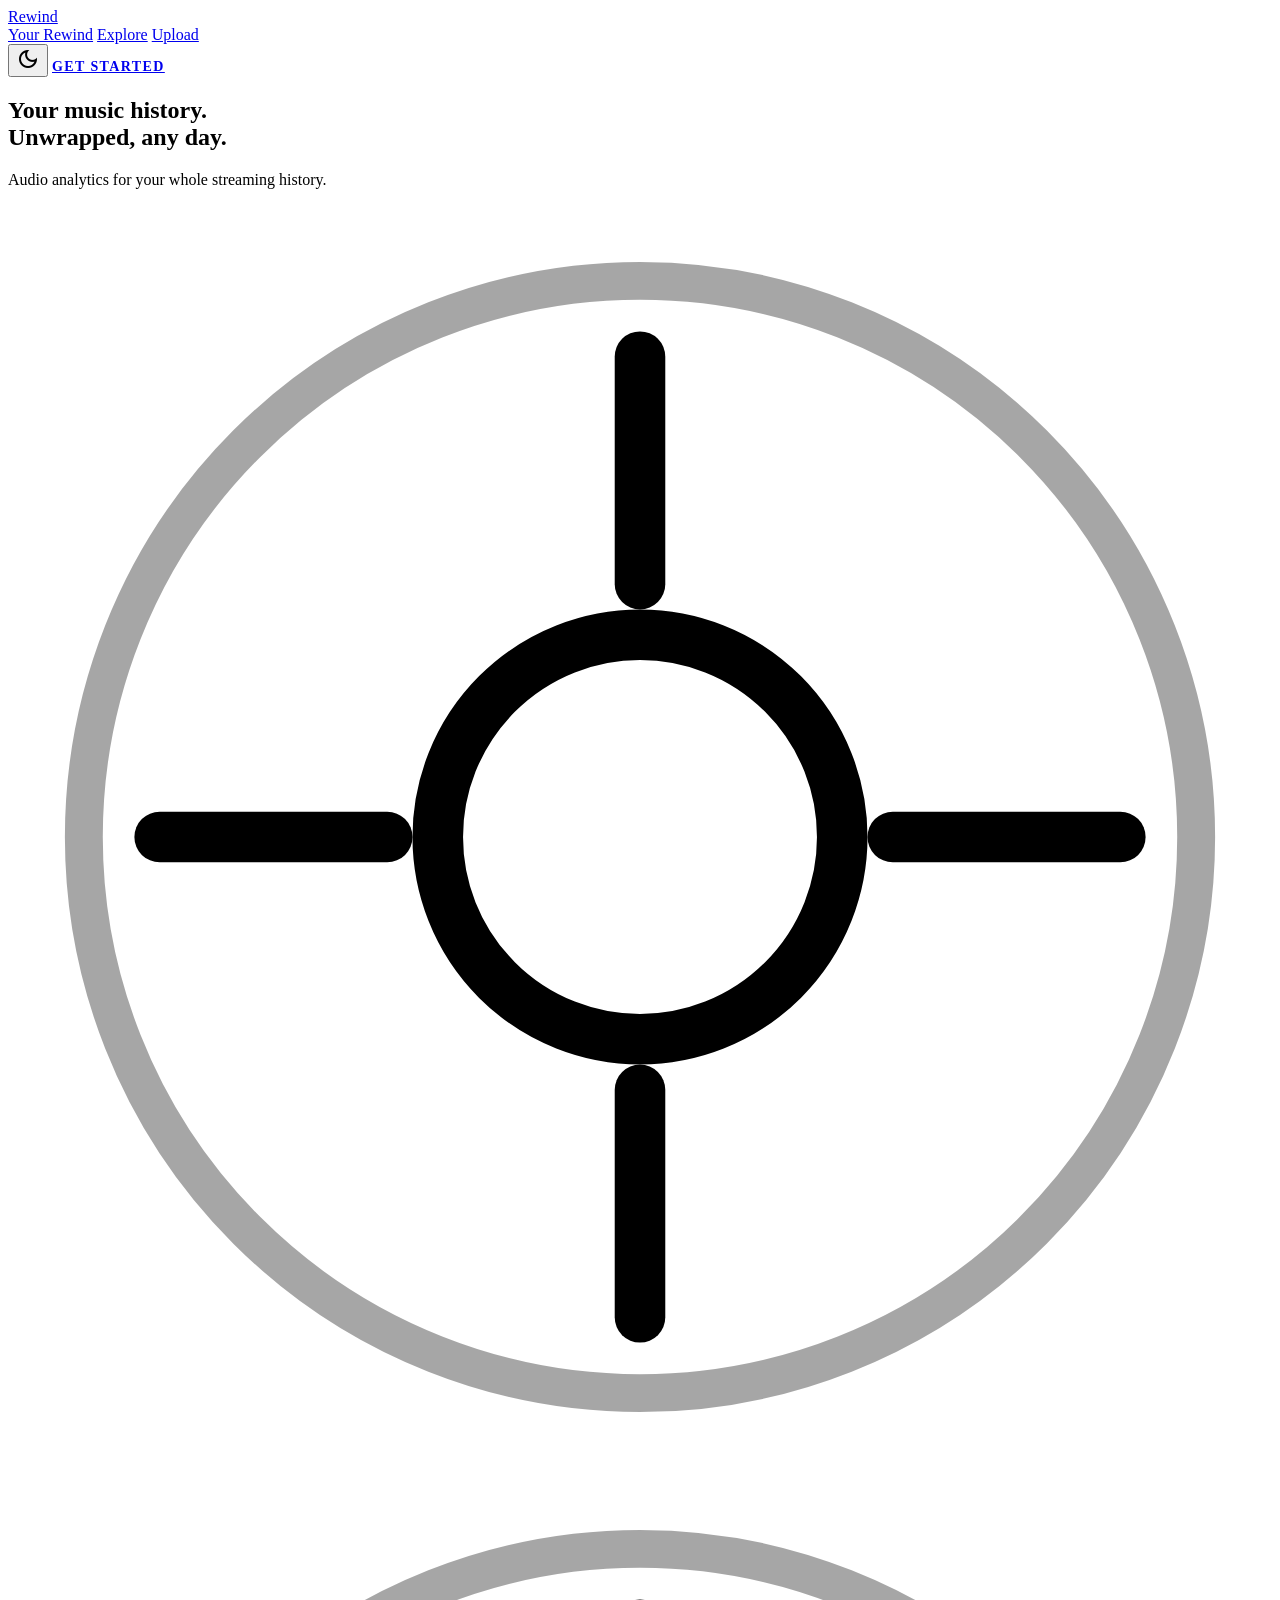
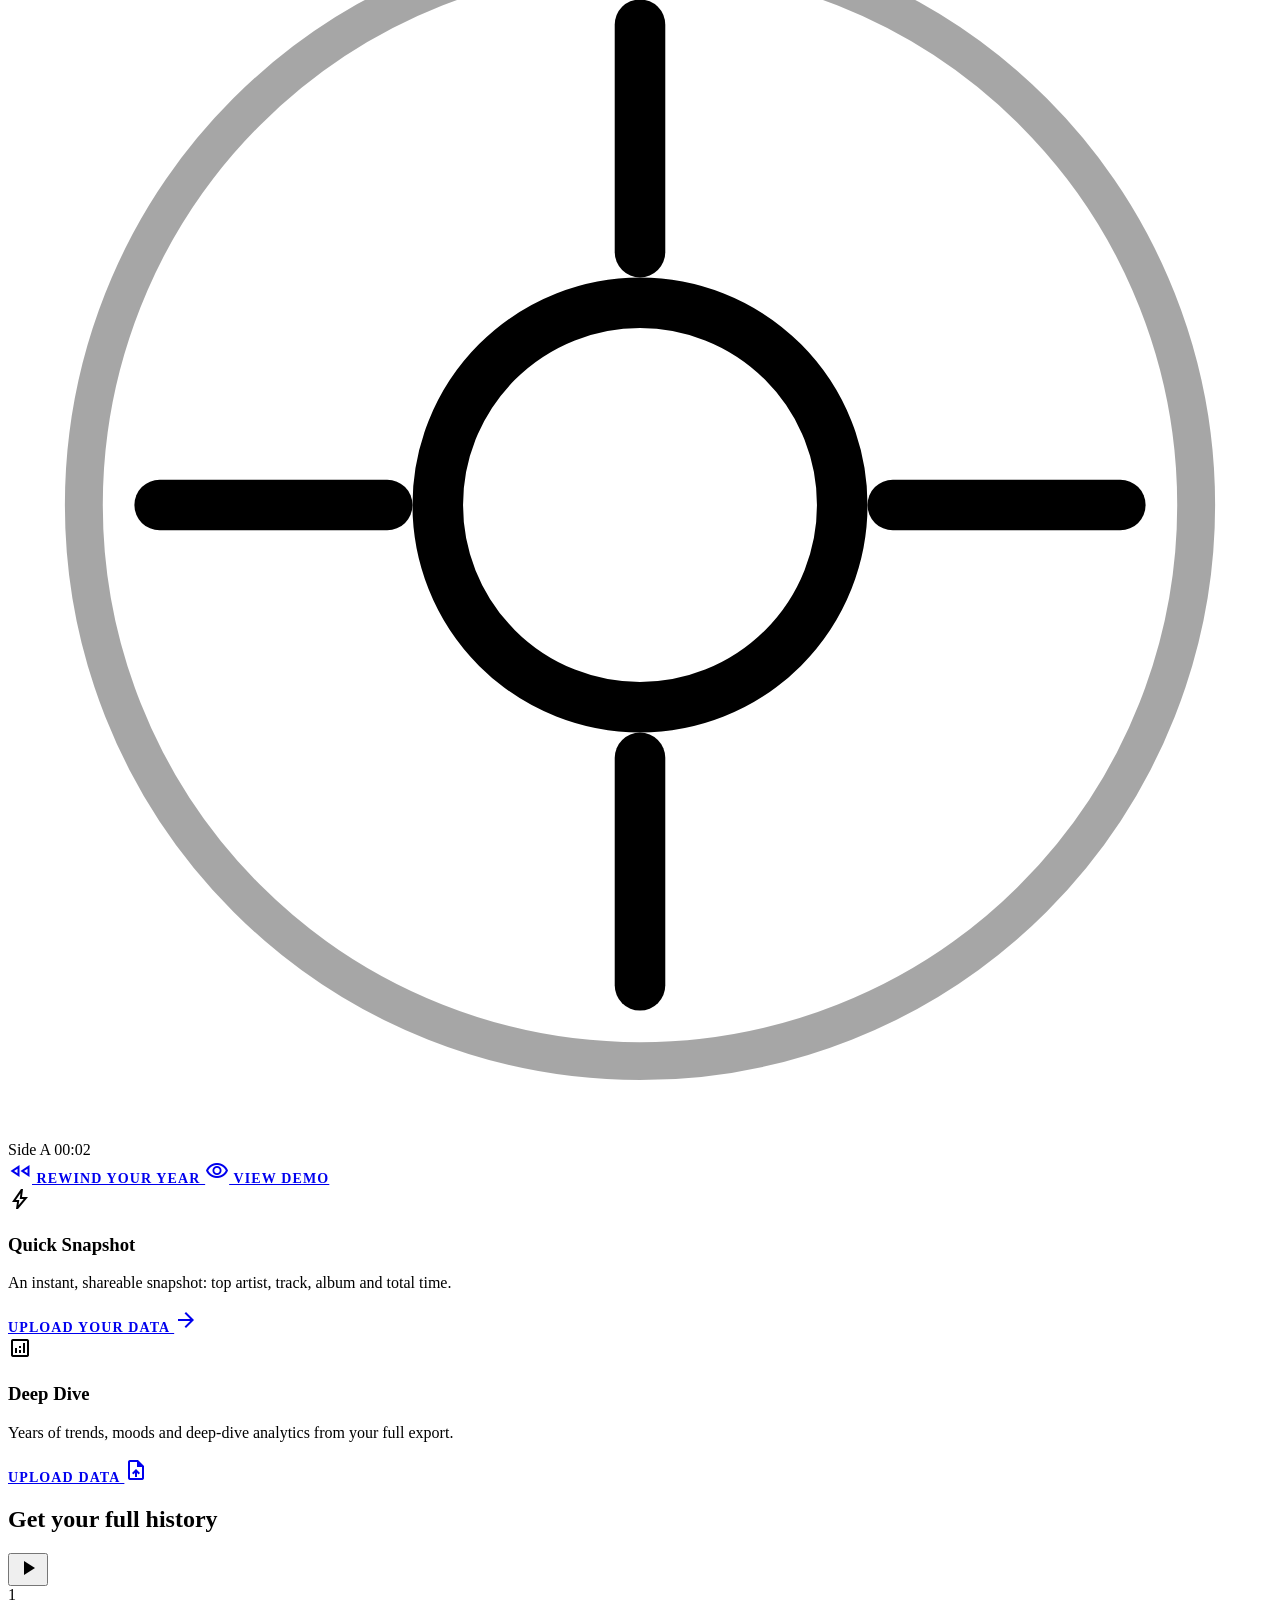
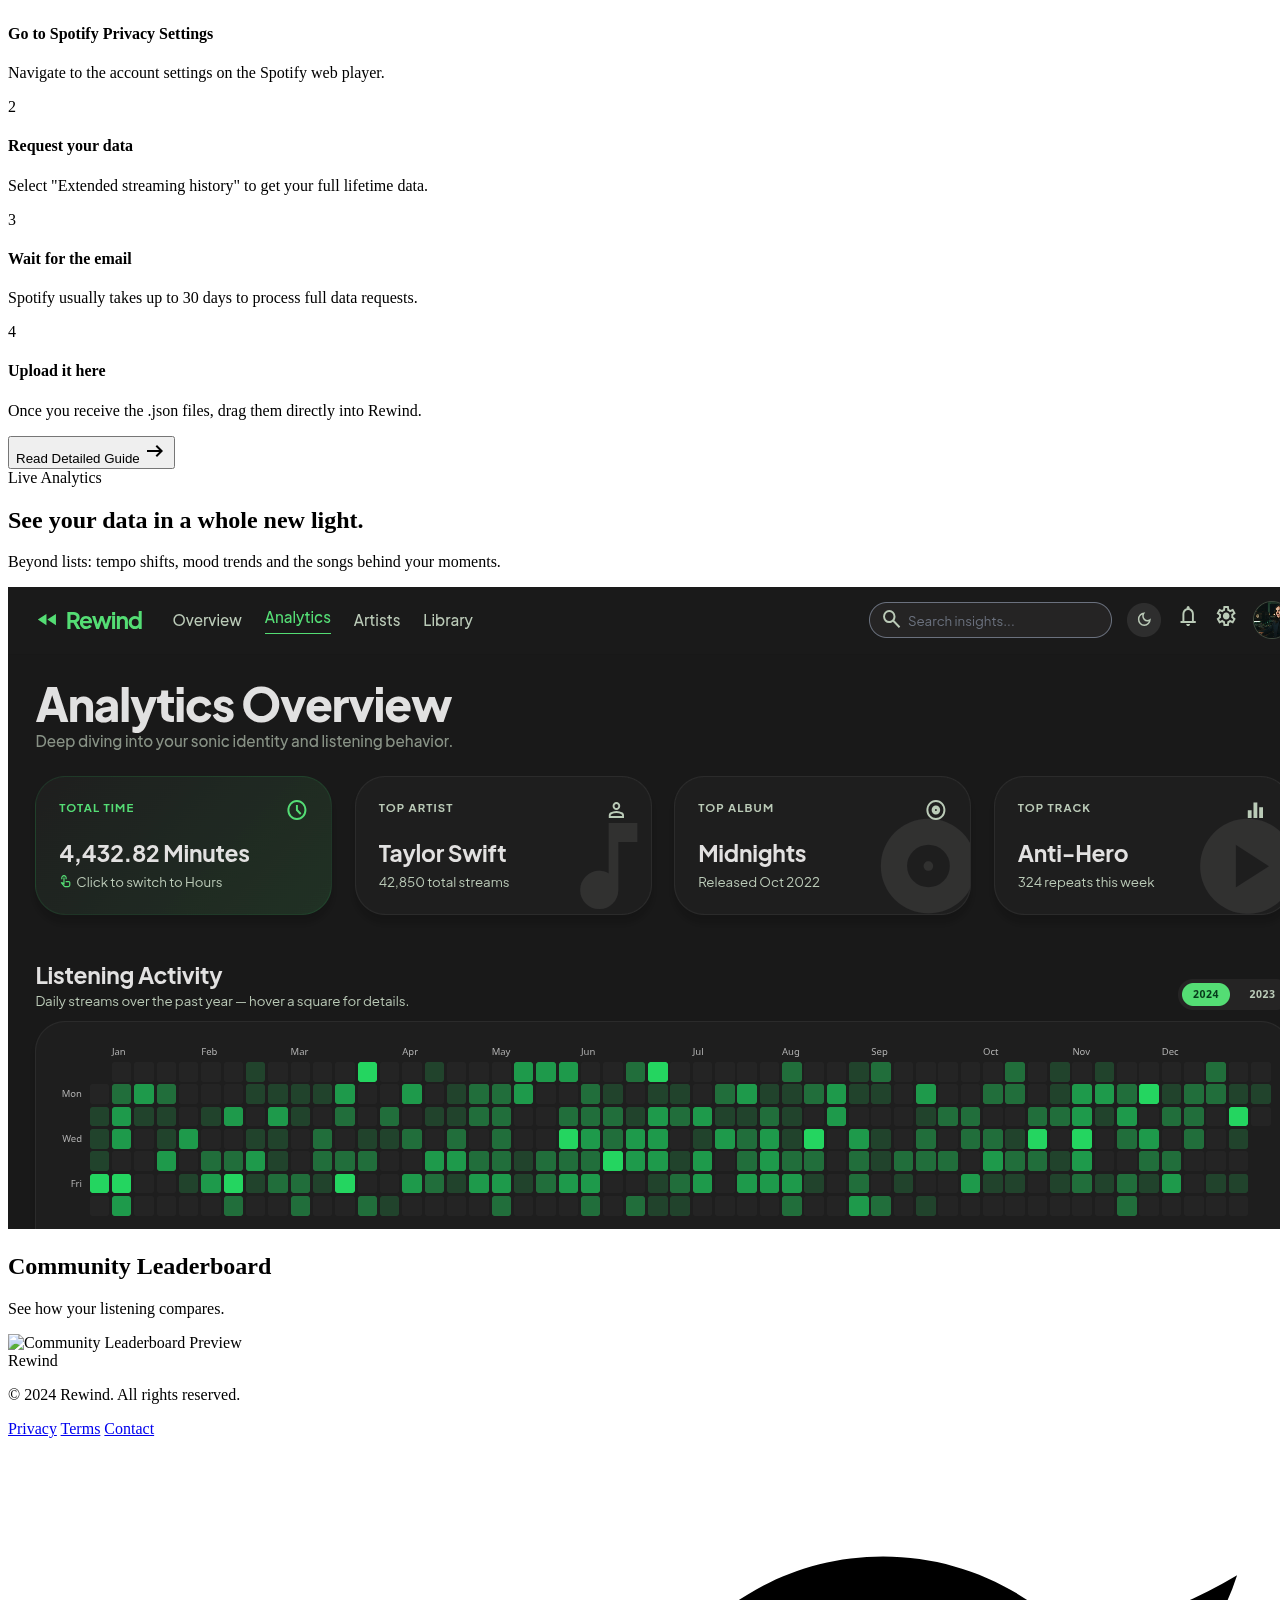
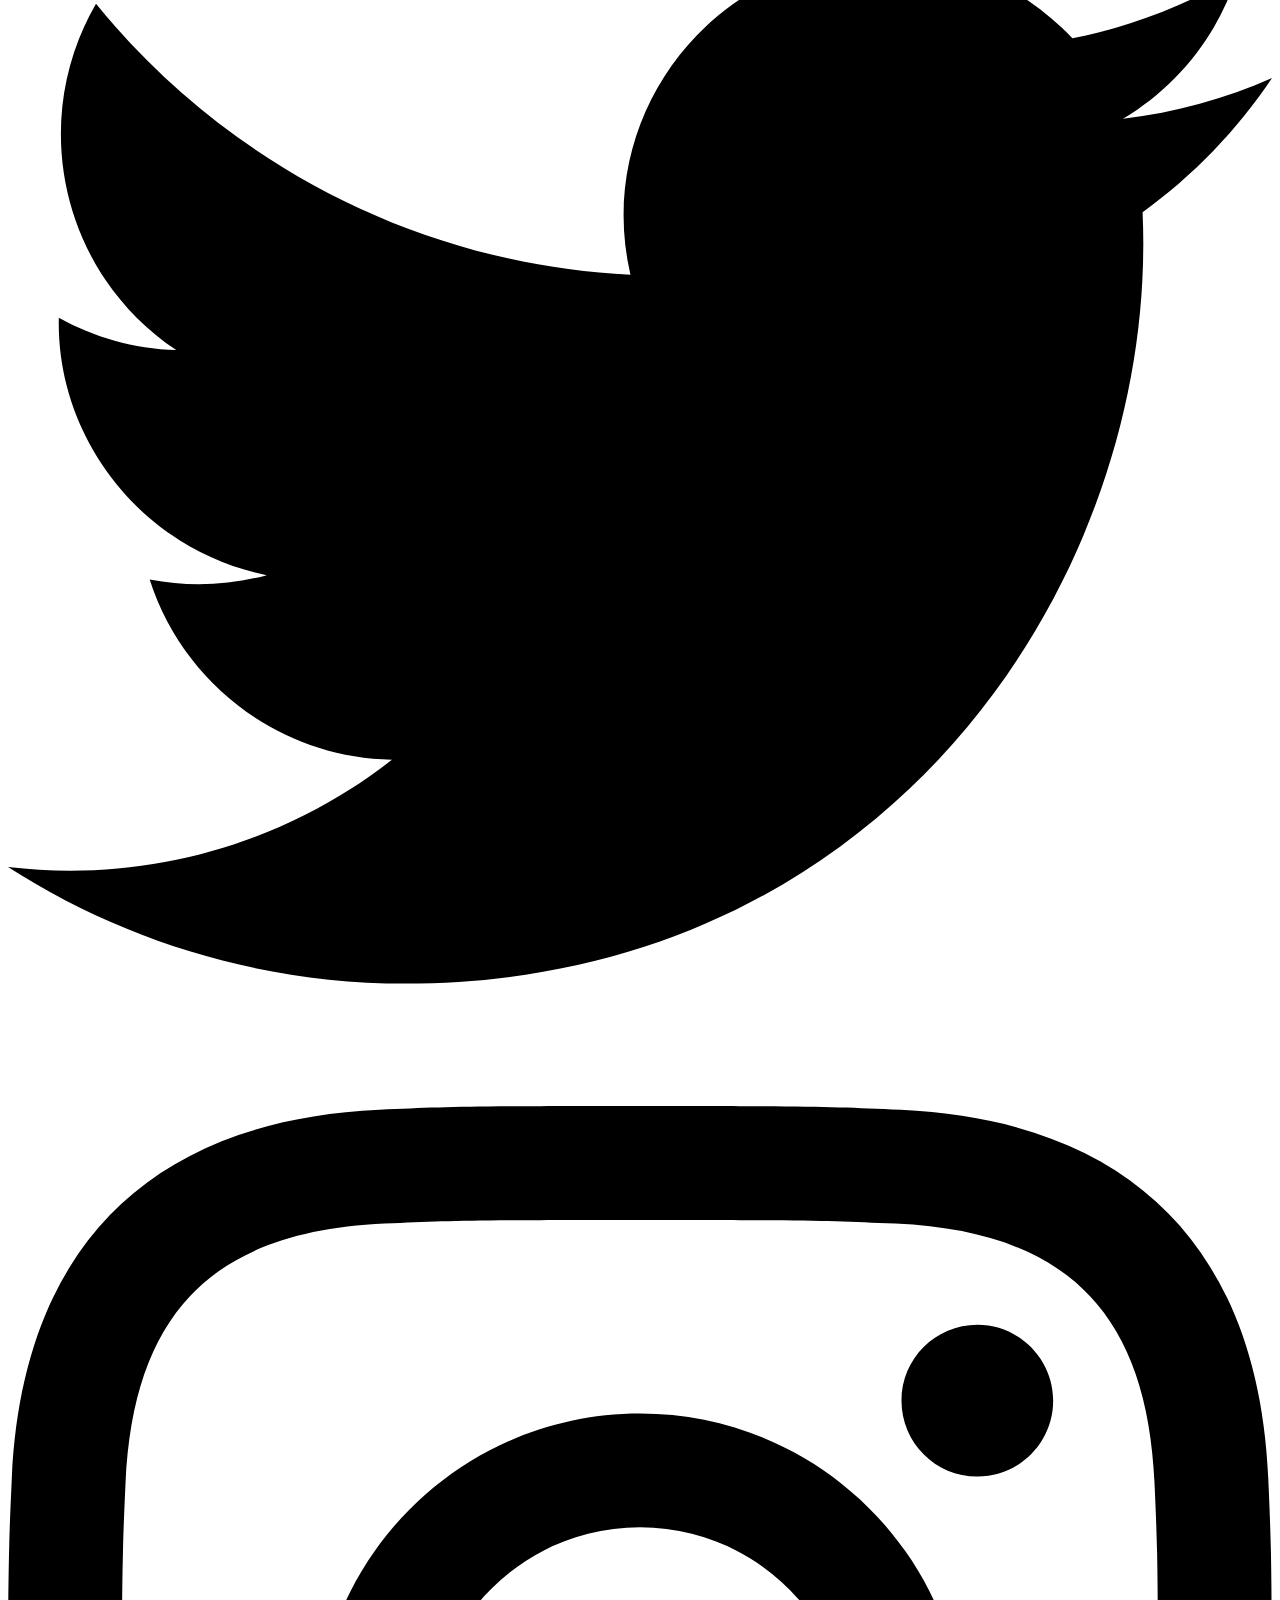
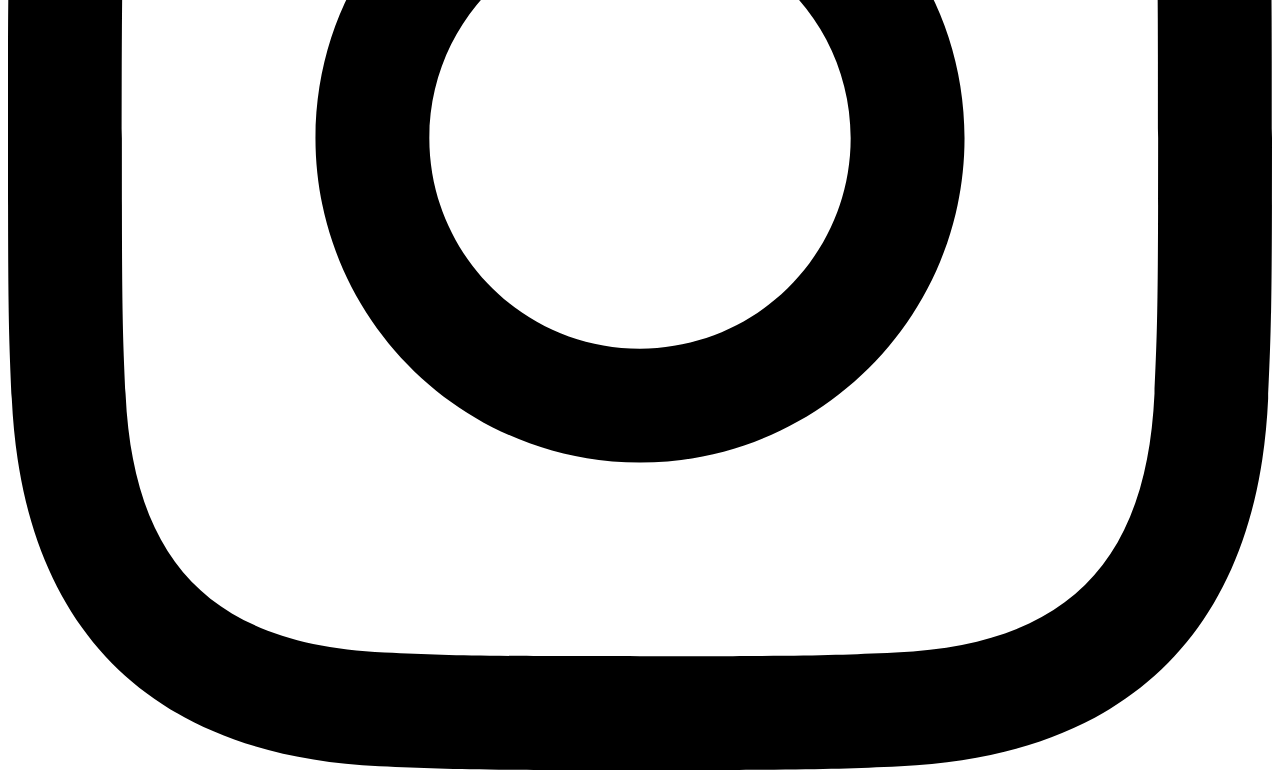
==== commit 80f8348c: "refactor: clean up cassette deck styles and remove unused vu-meter animations" ====
--- a/index.html
+++ b/index.html
@@ -253,20 +253,6 @@
         <div
           class="relative z-10 max-w-3xl w-full mx-container-padding-mobile glass-player p-8 md:p-16 rounded-2xl flex flex-col items-center text-center"
         >
-          <!-- Now Playing Label -->
-          <div
-            class="flex items-center gap-2 mb-8 bg-primary/10 px-4 py-1.5 rounded-full text-primary font-label-caps text-[10px] tracking-[0.2em] uppercase"
-          >
-            <span class="flex h-2 w-2 relative">
-              <span
-                class="animate-ping absolute inline-flex h-full w-full rounded-full bg-primary opacity-75"
-              ></span>
-              <span
-                class="relative inline-flex rounded-full h-2 w-2 bg-primary"
-              ></span>
-            </span>
-            Press Rewind to Begin
-          </div>
           <!-- Headline -->
           <h1
             class="font-display-lg text-display-lg-mobile md:text-display-lg mb-4 text-on-surface leading-[1.1] tracking-tight font-bold"
@@ -281,7 +267,7 @@
           <!-- Cassette Deck -->
           <div
             id="cassette-deck"
-            class="cassette-deck w-full max-w-sm mx-auto mb-10 rounded-xl bg-surface-container-high border border-outline-variant/40 p-6 shadow-spotify-dialog"
+            class="cassette-deck w-full max-w-sm mx-auto mb-10 rounded-xl bg-surface-container-high border border-outline-variant/40 p-6"
           >
             <div class="flex items-center justify-between px-8 mb-5">
               <svg
@@ -315,7 +301,7 @@
                 </g>
               </svg>
             </div>
-            <!-- Tape Window: label, VU meter, counter -->
+            <!-- Tape Window: label, counter -->
             <div
               class="tape-window flex items-center justify-between gap-3 rounded-lg bg-surface-dim px-4 py-3 border border-outline-variant/30"
             >
@@ -323,15 +309,6 @@
                 class="font-label-caps text-[10px] text-on-surface-variant tracking-[0.2em] uppercase"
                 >Side A</span
               >
-              <div class="vu-meter flex items-end gap-1 h-6" aria-hidden="true">
-                <span class="vu-bar"></span>
-                <span class="vu-bar"></span>
-                <span class="vu-bar"></span>
-                <span class="vu-bar"></span>
-                <span class="vu-bar"></span>
-                <span class="vu-bar"></span>
-                <span class="vu-bar"></span>
-              </div>
               <span
                 id="tape-counter"
                 class="font-label-caps text-[10px] text-primary tracking-[0.1em]"
@@ -440,7 +417,7 @@
               Get your full history
             </h2>
             <div
-              class="relative group aspect-video rounded-lg overflow-hidden shadow-spotify-dialog bg-surface-container-highest transition-all duration-700"
+              class="relative group aspect-video rounded-lg overflow-hidden bg-surface-container-highest transition-all duration-700"
             >
               <div
                 class="w-full h-full bg-cover bg-center transition-transform duration-700 group-hover:scale-105"
@@ -555,7 +532,7 @@
         class="py-section-gap px-container-padding-mobile md:px-container-padding-desktop"
       >
         <div
-          class="max-w-7xl mx-auto bg-surface-container-low rounded-lg overflow-hidden p-8 md:p-16 flex flex-col md:flex-row items-center gap-12 shadow-spotify-card"
+          class="max-w-7xl mx-auto bg-surface-container-low rounded-lg overflow-hidden p-8 md:p-16 flex flex-col md:flex-row items-center gap-12"
         >
           <div class="flex flex-col lg:flex-row items-center gap-12 w-full">
             <div class="lg:w-[40%] space-y-6">
@@ -581,7 +558,7 @@
                 ></div>
                 <img
                   alt="Rewind Dashboard Preview"
-                  class="relative rounded-lg shadow-spotify-dialog w-full h-auto transform transition-transform duration-500 group-hover:scale-[1.01]"
+                  class="relative rounded-lg w-full h-auto transform transition-transform duration-500 group-hover:scale-[1.01]"
                   src="src/styles/static/image.png"
                 />
               </div>
@@ -609,7 +586,7 @@
           class="absolute -inset-4 bg-primary/5 rounded-3xl blur-3xl opacity-50"
         ></div>
         <div
-          class="relative bg-surface-container-low rounded-lg overflow-hidden shadow-spotify-dialog transition-all duration-700"
+          class="relative bg-surface-container-low rounded-lg overflow-hidden transition-all duration-700"
         >
           <img
             alt="Community Leaderboard Preview"
--- a/src/styles/main.css
+++ b/src/styles/main.css
@@ -131,50 +131,26 @@
 
 /* Cassette / Rewind Deck hero */
 .cassette-deck {
-    transition: box-shadow 0.2s ease;
+    transition: background-color 0.2s ease;
 }
 .reel-spin {
     animation-name: rotate-slow;
     animation-timing-function: linear;
     animation-iteration-count: infinite;
+    /* Reels always turn backward, evoking a rewinding tape */
+    animation-direction: reverse;
     transition: animation-duration 0.3s ease;
 }
 .cassette-deck.is-rewinding .reel-spin {
     animation-duration: 0.25s !important;
-    animation-direction: reverse;
-}
-.vu-meter .vu-bar {
-    width: 3px;
-    border-radius: 9999px;
-    background: rgb(var(--color-primary));
-    transform-origin: bottom;
-    animation: vu-pulse 1.1s ease-in-out infinite;
-}
-.vu-bar:nth-child(1) { height: 30%; animation-delay: 0s; }
-.vu-bar:nth-child(2) { height: 70%; animation-delay: 0.12s; }
-.vu-bar:nth-child(3) { height: 45%; animation-delay: 0.24s; }
-.vu-bar:nth-child(4) { height: 90%; animation-delay: 0.06s; }
-.vu-bar:nth-child(5) { height: 55%; animation-delay: 0.3s; }
-.vu-bar:nth-child(6) { height: 35%; animation-delay: 0.18s; }
-.vu-bar:nth-child(7) { height: 65%; animation-delay: 0.36s; }
-@keyframes vu-pulse {
-    0%, 100% { transform: scaleY(0.4); opacity: 0.55; }
-    50% { transform: scaleY(1); opacity: 1; }
-}
-.cassette-deck.is-rewinding .vu-bar {
-    animation-duration: 0.2s;
 }
 @media (prefers-reduced-motion: reduce) {
-    .animate-vinyl, .reel-spin, .vu-bar {
+    .animate-vinyl, .reel-spin {
         animation: none !important;
     }
 }
 .glass-player {
-    background: var(--glass-bg);
-    backdrop-filter: blur(24px);
-    -webkit-backdrop-filter: blur(24px);
-    border: 1px solid var(--glass-border);
-    box-shadow: rgba(0, 0, 0, 0.5) 0px 8px 24px;
+    background: transparent;
 }
 .btn-pill {
     letter-spacing: 0.1em;
@@ -189,10 +165,7 @@
     font-weight: 700;
 }
 .spotify-card {
-    transition: background-color 0.2s ease, transform 0.2s ease, box-shadow 0.2s ease;
-}
-.spotify-card:hover {
-    box-shadow: rgba(0, 0, 0, 0.3) 0px 8px 8px;
+    transition: background-color 0.2s ease, transform 0.2s ease;
 }
 .dark .spotify-card:hover {
     background-color: rgb(var(--color-surface-container-high));
